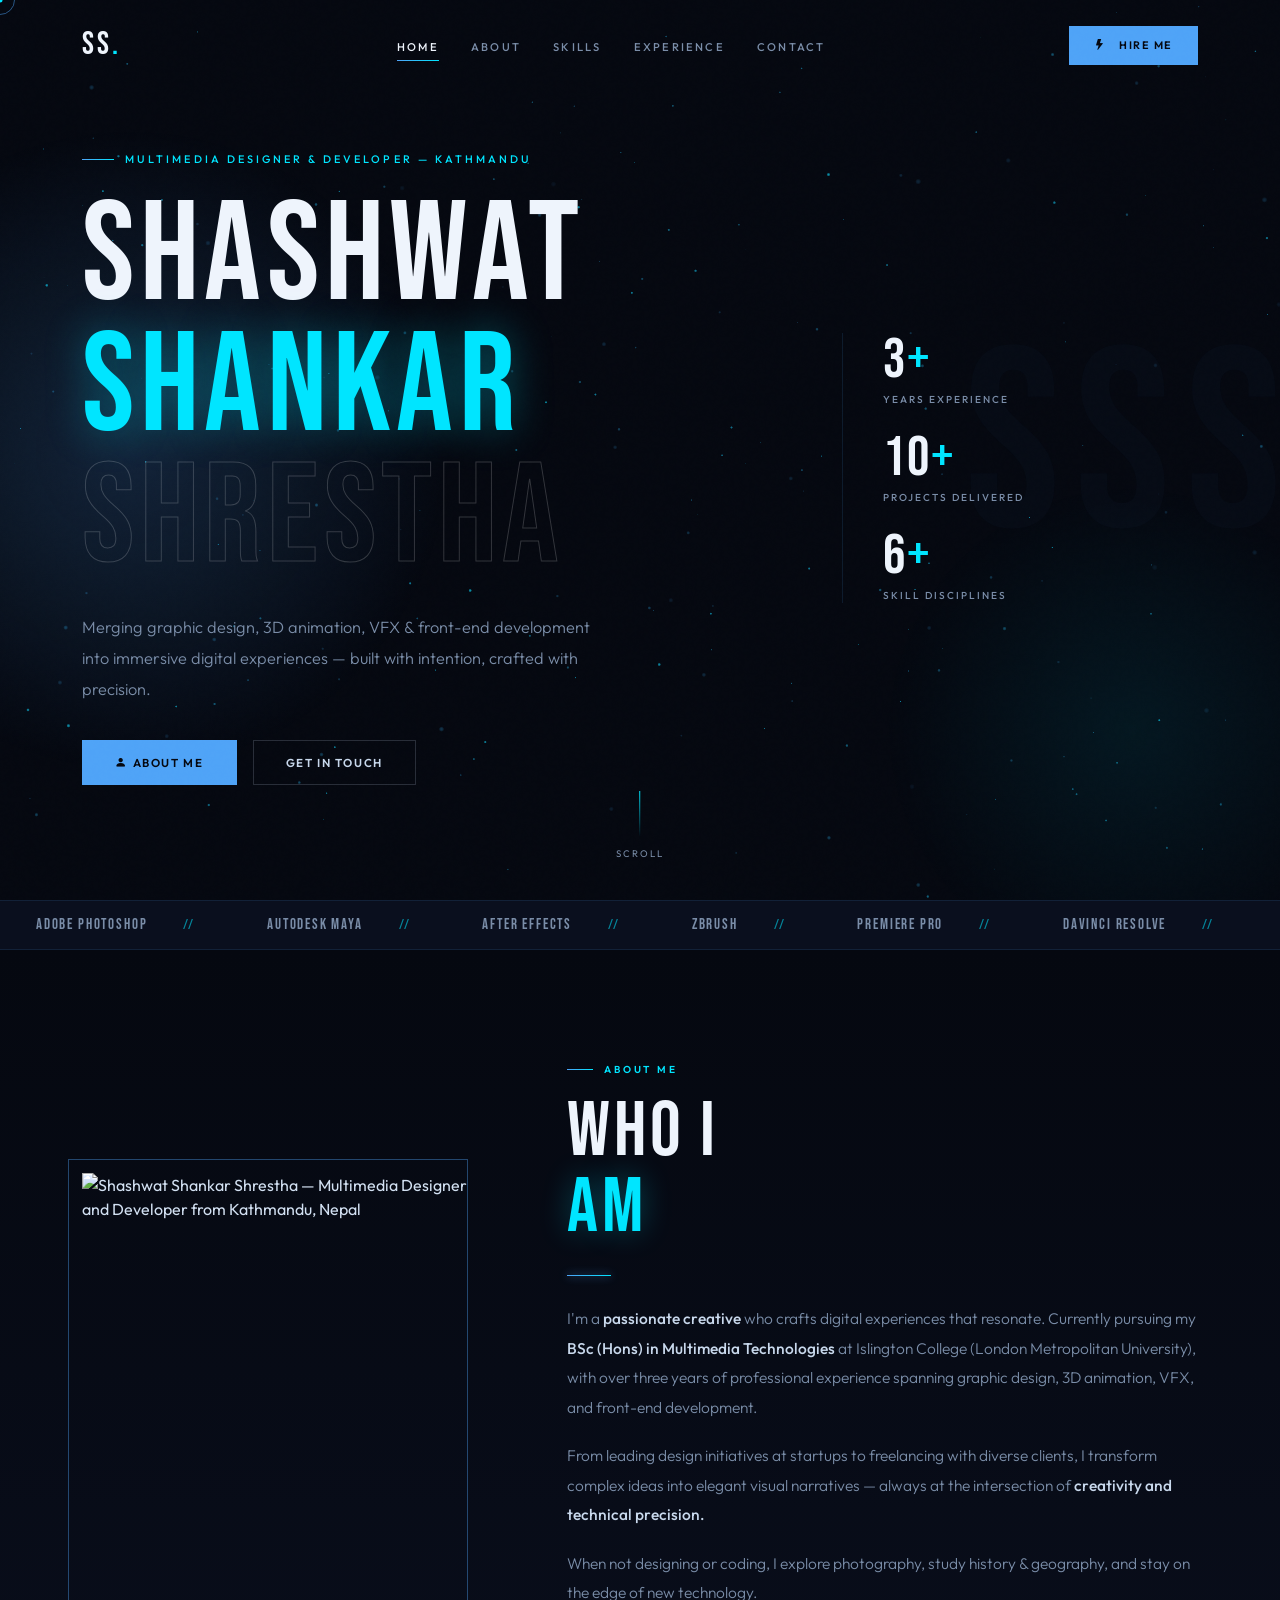
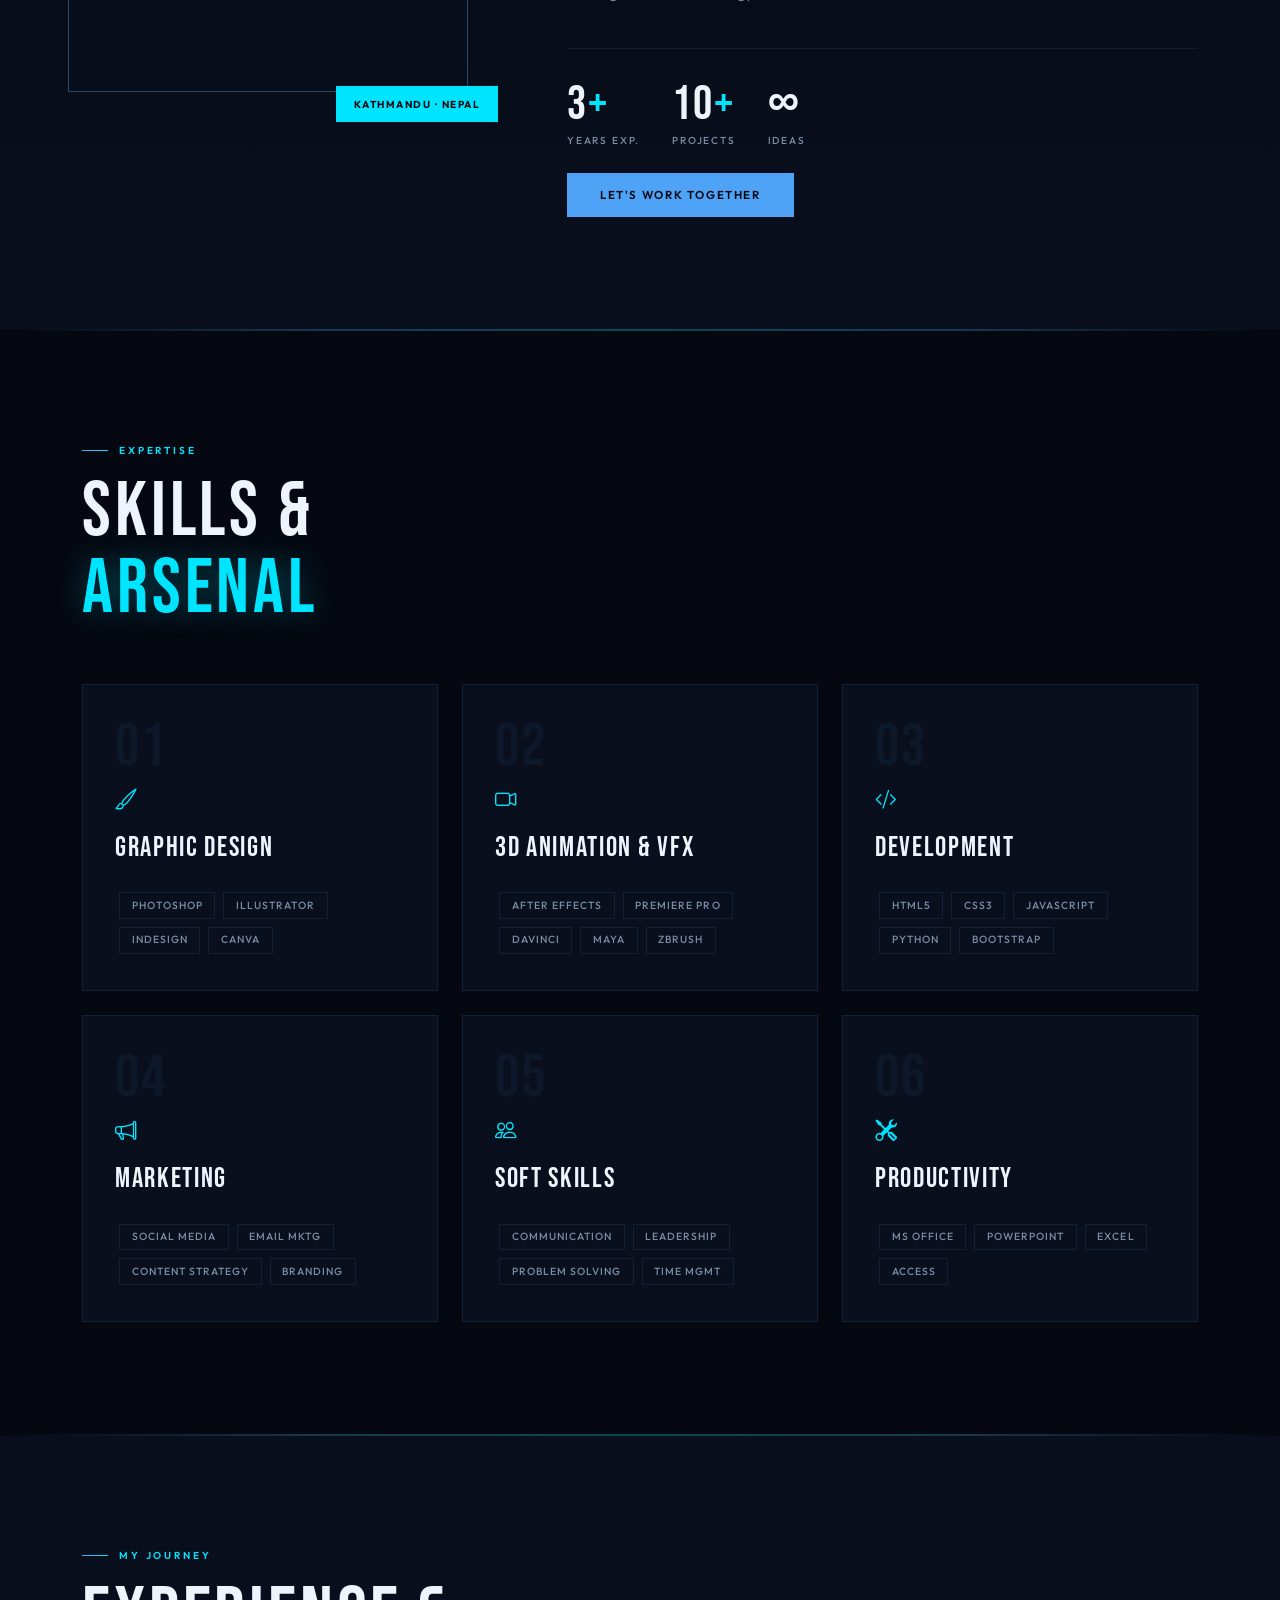
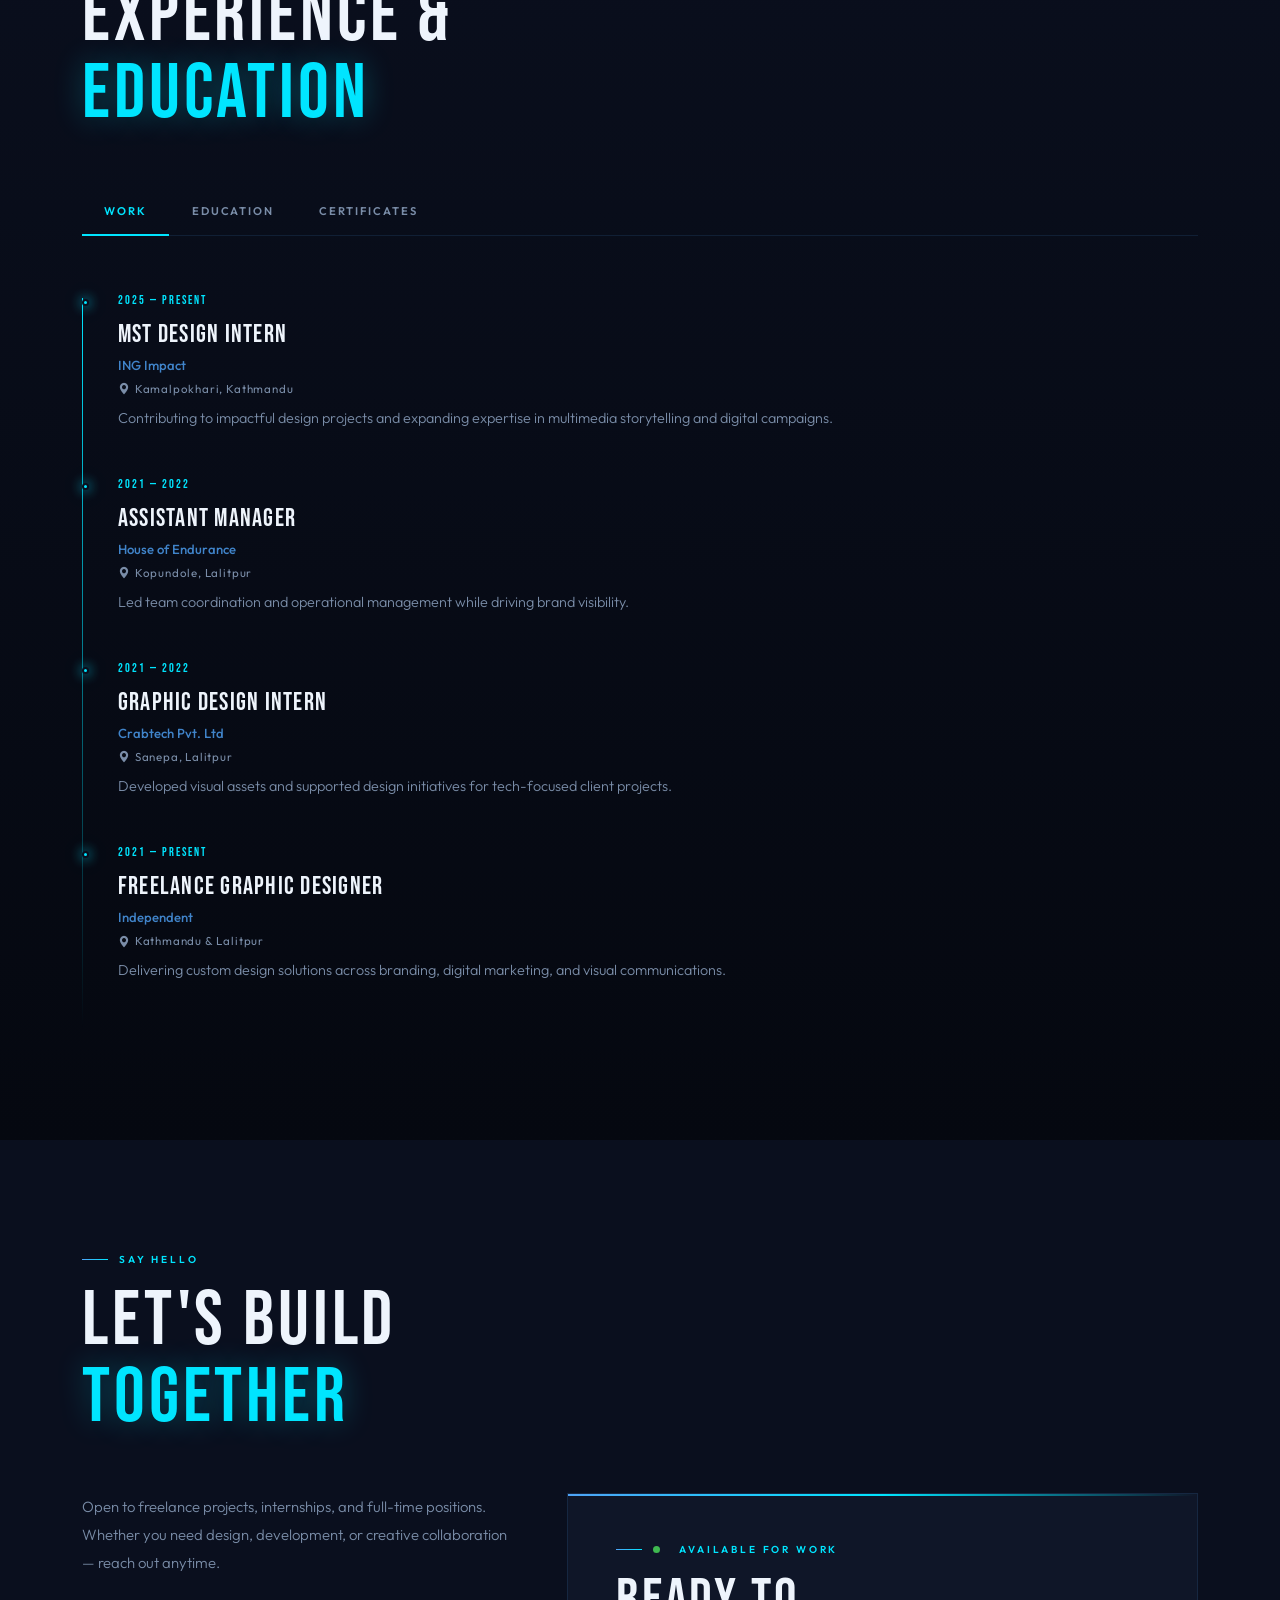
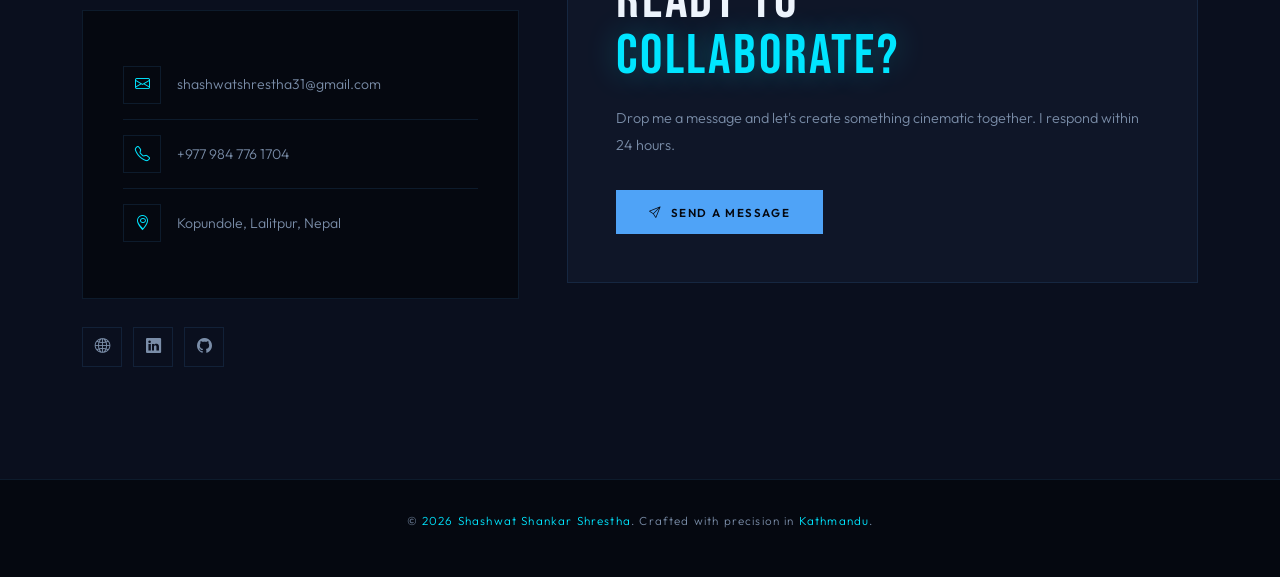
==== index.html @ dbe3159e "Update index.html" ====
<!DOCTYPE html>
<html lang="en">
<head>
<meta charset="UTF-8"/>
<meta name="viewport" content="width=device-width,initial-scale=1.0"/>
<title>Shashwat Shankar Shrestha | Multimedia Designer, Animator & Front-End Developer — Nepal</title>
<meta name="description" content="Shashwat Shankar Shrestha is a Kathmandu-based Multimedia Designer, 3D Animator, VFX Artist & Front-End Developer."/>
<meta name="author" content="Shashwat Shankar Shrestha"/>
<meta name="keywords" content="Shashwat Shankar Shrestha,Shashwat, Shashwat Nepal, Shashwat Designer"/>
<link rel="preconnect" href="https://fonts.googleapis.com"/>
<link rel="preconnect" href="https://fonts.gstatic.com" crossorigin/>
<link href="https://fonts.googleapis.com/css2?family=Bebas+Neue&family=Outfit:wght@200;300;400;500;600;700&display=swap" rel="stylesheet"/>
<link href="https://cdn.jsdelivr.net/npm/bootstrap@5.3.3/dist/css/bootstrap.min.css" rel="stylesheet"/>
<link href="https://cdn.jsdelivr.net/npm/bootstrap-icons@1.11.3/font/bootstrap-icons.min.css" rel="stylesheet"/>

<style>
:root{
  --bg0:#050810;
  --bg1:#0a0f1e;
  --bg2:#0f1628;
  --blue:#4fa3f7;
  --blue2:#7ec8ff;
  --cyan:#00e5ff;
  --purple:#9d7aff;
  --blue-glow:rgba(79,163,247,.15);
  --fog:#7a8da8;
  --ghost:#c8d8ec;
  --white:#eef4fc;
  --border:rgba(79,163,247,.12);
  --border-h:rgba(79,163,247,.4);
  --ff-d:'Bebas Neue',sans-serif;
  --ff-b:'Outfit',sans-serif;
  --expo:cubic-bezier(.19,1,.22,1);
}
*,*::before,*::after{box-sizing:border-box;margin:0;padding:0}
html{scroll-behavior:smooth;overflow-x:hidden}
body{font-family:var(--ff-b);background:var(--bg0);color:var(--ghost);overflow-x:hidden;cursor:none}
@media(max-width:991px){body{cursor:auto}}
::selection{background:var(--blue);color:var(--bg0)}
a{text-decoration:none;color:inherit}

/* ── GRAIN ── */
body::after{content:'';position:fixed;inset:0;background-image:url("data:image/svg+xml,%3Csvg viewBox='0 0 200 200' xmlns='http://www.w3.org/2000/svg'%3E%3Cfilter id='n'%3E%3CfeTurbulence type='fractalNoise' baseFrequency='.85' numOctaves='4' stitchTiles='stitch'/%3E%3C/filter%3E%3Crect width='100%25' height='100%25' filter='url(%23n)' opacity='.04'/%3E%3C/svg%3E");pointer-events:none;z-index:9999;opacity:.5;mix-blend-mode:overlay}

/* ── 3D CANVAS ── */
#bg-canvas{position:fixed;top:0;left:0;width:100%;height:100%;z-index:0;pointer-events:none}

/* ── SCROLL BAR ── */
#spb{position:fixed;top:0;left:0;height:2px;width:0%;background:linear-gradient(90deg,var(--blue),var(--cyan));z-index:9998;transition:width .1s;box-shadow:0 0 12px var(--blue)}

/* ── CURSOR ── */
#cd,#cr{position:fixed;top:0;left:0;border-radius:50%;pointer-events:none;z-index:99999;transform:translate(-50%,-50%)}
#cd{width:5px;height:5px;background:var(--cyan)}
#cr{width:30px;height:30px;border:1px solid rgba(79,163,247,.5);transition:width .3s,height .3s,opacity .3s,border-color .3s}
body.ch #cr{width:50px;height:50px;opacity:.8;border-color:var(--cyan)}
@media(max-width:991px){#cd,#cr{display:none}}

/* ── LOADER ── */
#loader{position:fixed;inset:0;background:var(--bg0);z-index:99997;display:flex;align-items:center;justify-content:center;transition:opacity .8s,visibility .8s}
#loader.hide{opacity:0;visibility:hidden}
.ld-word{font-family:var(--ff-d);font-size:clamp(3.5rem,10vw,7rem);letter-spacing:.1em;color:var(--white);line-height:1;animation:ld-pulse 1.3s ease-in-out infinite alternate}
.ld-word em{color:var(--cyan);font-style:normal}
.ld-bar{width:160px;height:1px;background:var(--bg2);margin:1.5rem auto 0;overflow:hidden}
.ld-fill{height:100%;width:0%;background:linear-gradient(90deg,var(--blue),var(--cyan));animation:ldF 1.3s var(--expo) forwards}
@keyframes ldF{to{width:100%}}
@keyframes ld-pulse{from{text-shadow:0 0 30px rgba(79,163,247,.3)}to{text-shadow:0 0 60px rgba(0,229,255,.6),0 0 100px rgba(79,163,247,.3)}}

/* ── BTT ── */
#btt{position:fixed;bottom:2rem;right:2rem;width:42px;height:42px;background:var(--bg2);border:1px solid var(--border);color:var(--blue);font-size:1rem;display:flex;align-items:center;justify-content:center;cursor:pointer;z-index:999;opacity:0;transform:translateY(14px);transition:opacity .4s,transform .4s,background .3s,box-shadow .3s}
#btt.show{opacity:1;transform:translateY(0)}
#btt:hover{background:var(--blue);color:var(--bg0);box-shadow:0 0 20px var(--blue-glow)}

/* ── NAVBAR ── */
#nav{position:fixed;inset:0 0 auto;z-index:1050;padding:1.6rem 0;transition:padding .45s var(--expo),background .45s,border-color .45s;border-bottom:1px solid transparent}
#nav.scrolled{padding:.85rem 0;background:rgba(5,8,16,.92);backdrop-filter:blur(20px);-webkit-backdrop-filter:blur(20px);border-bottom-color:var(--border)}
.nav-logo{font-family:var(--ff-d);font-size:2rem;letter-spacing:.1em;color:var(--white);line-height:1;transition:text-shadow .3s}
.nav-logo:hover{text-shadow:0 0 20px var(--cyan)}
.nav-logo em{color:var(--cyan);font-style:normal}
.nav-links{display:flex;gap:2rem;list-style:none}
.nl{font-family:var(--ff-b);font-size:.7rem;font-weight:500;letter-spacing:.2em;text-transform:uppercase;color:var(--fog);position:relative;padding:.4rem 0;transition:color .3s;cursor:pointer}
.nl::after{content:'';position:absolute;bottom:0;left:0;width:0;height:1px;background:linear-gradient(90deg,var(--blue),var(--cyan));transition:width .45s var(--expo)}
.nl:hover,.nl.active{color:var(--white)}
.nl:hover::after,.nl.active::after{width:100%}

/* HAMBURGER */
.hbg{background:none;border:none;cursor:pointer;padding:.6rem;display:none;flex-direction:column;gap:5px;position:relative;z-index:1060;-webkit-tap-highlight-color:transparent;touch-action:manipulation}
.hbg span{display:block;width:22px;height:1.5px;background:var(--ghost);transition:all .35s var(--expo);border-radius:1px;pointer-events:none}
.hbg.open span:nth-child(1){transform:translateY(6.5px) rotate(45deg)}
.hbg.open span:nth-child(2){opacity:0;transform:scaleX(0)}
.hbg.open span:nth-child(3){transform:translateY(-6.5px) rotate(-45deg)}

/* MOBILE DRAWER */
.mob-drawer{position:fixed;inset:0;background:rgba(5,8,16,.98);z-index:1055;display:flex;flex-direction:column;align-items:center;justify-content:center;gap:2.25rem;opacity:0;visibility:hidden;transition:opacity .4s,visibility .4s}
.mob-drawer.open{opacity:1;visibility:visible}
.mob-drawer .nl{font-size:1.1rem;letter-spacing:.22em;padding:.6rem 1rem}
.mob-drawer .btn-p{margin-top:.5rem}

/* ── BUTTONS ── */
.btn-p{display:inline-flex;align-items:center;gap:.55rem;padding:.78rem 2rem;font-family:var(--ff-b);font-size:.72rem;font-weight:600;letter-spacing:.14em;text-transform:uppercase;background:var(--blue);color:var(--bg0);border:1px solid var(--blue);position:relative;overflow:hidden;transition:color .4s,box-shadow .3s;cursor:pointer;-webkit-tap-highlight-color:transparent;touch-action:manipulation}
.btn-p::before{content:'';position:absolute;inset:0;background:var(--bg0);transform:scaleX(0);transform-origin:right;transition:transform .5s var(--expo)}
.btn-p:hover{color:var(--blue);box-shadow:0 0 24px rgba(79,163,247,.3)}
.btn-p:hover::before{transform:scaleX(1);transform-origin:left}
.btn-p span{position:relative;z-index:1}
.btn-o{display:inline-flex;align-items:center;gap:.55rem;padding:.78rem 2rem;font-family:var(--ff-b);font-size:.72rem;font-weight:600;letter-spacing:.14em;text-transform:uppercase;background:transparent;color:var(--ghost);border:1px solid rgba(200,216,236,.18);position:relative;overflow:hidden;transition:color .4s,border-color .4s;cursor:pointer;-webkit-tap-highlight-color:transparent}
.btn-o::before{content:'';position:absolute;inset:0;background:var(--blue-glow);transform:scaleX(0);transform-origin:right;transition:transform .5s var(--expo)}
.btn-o:hover{color:var(--white);border-color:var(--border-h)}
.btn-o:hover::before{transform:scaleX(1);transform-origin:left}
.btn-o span{position:relative;z-index:1}
.nav-hire{display:inline-flex;align-items:center;gap:.55rem;padding:.65rem 1.5rem;font-family:var(--ff-b);font-size:.68rem;font-weight:600;letter-spacing:.14em;text-transform:uppercase;background:var(--blue);color:var(--bg0)!important;border:1px solid var(--blue);transition:all .3s;cursor:pointer;white-space:nowrap}
.nav-hire:hover{background:transparent;color:var(--blue)!important;box-shadow:0 0 20px var(--blue-glow)}

/* ── HERO ── */
#hero{min-height:100vh;display:flex;align-items:center;position:relative;overflow:hidden;padding-top:100px;padding-bottom:4rem;z-index:1}
.h-glow-l{position:absolute;left:-220px;top:50%;transform:translateY(-50%);width:700px;height:700px;border-radius:50%;background:radial-gradient(circle,rgba(79,163,247,.18) 0%,transparent 65%);pointer-events:none;animation:gf 10s ease-in-out infinite}
.h-glow-r{position:absolute;right:-100px;bottom:-80px;width:500px;height:500px;border-radius:50%;background:radial-gradient(circle,rgba(0,229,255,.07) 0%,transparent 70%);pointer-events:none;animation:gf 13s ease-in-out infinite reverse}
@keyframes gf{0%,100%{transform:translateY(-50%) scale(1)}50%{transform:translateY(-54%) scale(1.08)}}
.h-bg-txt{position:absolute;right:-1rem;top:50%;transform:translateY(-50%);font-family:var(--ff-d);font-size:clamp(10rem,20vw,20rem);color:rgba(79,163,247,.025);letter-spacing:.06em;line-height:1;pointer-events:none;user-select:none;white-space:nowrap}
.h-eyebrow{font-family:var(--ff-b);font-size:.68rem;font-weight:500;letter-spacing:.28em;text-transform:uppercase;color:var(--cyan);display:flex;align-items:center;gap:.7rem;margin-bottom:1.5rem}
.h-eyebrow::before{content:'';width:32px;height:1px;background:linear-gradient(90deg,var(--blue),var(--cyan))}
.h-title{font-family:var(--ff-d);font-size:clamp(3.5rem,11vw,11.5rem);line-height:.93;letter-spacing:.04em;color:var(--white)}
.h-title .t2{color:var(--cyan);text-shadow:0 0 40px rgba(0,229,255,.35)}
.h-title .t3{-webkit-text-stroke:1px rgba(255,255,255,.18);color:transparent;animation:stroke-glow 4s ease-in-out infinite alternate}
@keyframes stroke-glow{from{-webkit-text-stroke:1px rgba(255,255,255,.18)}to{-webkit-text-stroke:1px rgba(79,163,247,.5)}}
.h-desc{font-size:clamp(.88rem,1.4vw,1.02rem);font-weight:300;color:var(--fog);line-height:1.88;max-width:510px;margin-top:1.75rem}
.cta-row{display:flex;gap:1rem;flex-wrap:wrap;margin-top:2.25rem}
.h-stats{display:flex;flex-direction:column;gap:1.5rem;padding-left:2.5rem;border-left:1px solid var(--border)}
.hs-n{font-family:var(--ff-d);font-size:3.5rem;letter-spacing:.04em;color:var(--white);line-height:1}
.hs-n em{color:var(--cyan);font-style:normal}
.hs-l{font-size:.63rem;font-weight:500;letter-spacing:.2em;text-transform:uppercase;color:var(--fog);margin-top:.2rem}
.sc-cue{position:absolute;bottom:2.5rem;left:50%;transform:translateX(-50%);display:flex;flex-direction:column;align-items:center;gap:.55rem;color:var(--fog);font-size:.6rem;letter-spacing:.2em;text-transform:uppercase;z-index:1}
.sc-line{width:1px;height:46px;background:linear-gradient(180deg,var(--cyan),transparent);animation:sc 2.2s ease-in-out infinite}
@keyframes sc{0%,100%{opacity:.3;transform:scaleY(.7)}50%{opacity:1;transform:scaleY(1)}}

/* ── FLOATING LOGOS ── */
.hero-float-logo{position:absolute;display:flex;flex-direction:column;align-items:center;gap:.4rem;pointer-events:none;user-select:none;will-change:transform;z-index:0}
.hero-float-logo .fl-ico{border-radius:14px;display:flex;align-items:center;justify-content:center;border:1px solid;transition:none}
.hero-float-logo .fl-lbl{font-family:var(--ff-b);font-size:.5rem;font-weight:600;letter-spacing:.12em;text-transform:uppercase;text-align:center;white-space:nowrap}
@keyframes hfloatA{0%{transform:translate(0,0) rotate(0deg)}20%{transform:translate(14px,-20px) rotate(2.5deg)}45%{transform:translate(-10px,-8px) rotate(-1.5deg)}70%{transform:translate(8px,16px) rotate(2deg)}100%{transform:translate(0,0) rotate(0deg)}}
@keyframes hfloatB{0%{transform:translate(0,0) rotate(0deg)}25%{transform:translate(-18px,12px) rotate(-2deg)}55%{transform:translate(12px,-16px) rotate(1.8deg)}80%{transform:translate(-6px,10px) rotate(-1deg)}100%{transform:translate(0,0) rotate(0deg)}}
@keyframes hfloatC{0%{transform:translate(0,0) rotate(0deg)}30%{transform:translate(10px,18px) rotate(3deg)}60%{transform:translate(-14px,-10px) rotate(-2.5deg)}100%{transform:translate(0,0) rotate(0deg)}}
@keyframes hfloatD{0%{transform:translate(0,0) rotate(0deg)}35%{transform:translate(-12px,-14px) rotate(-2deg)}65%{transform:translate(16px,10px) rotate(2.2deg)}100%{transform:translate(0,0) rotate(0deg)}}
@keyframes hfloatE{0%{transform:translate(0,0) rotate(0deg)}28%{transform:translate(8px,-22px) rotate(1.5deg)}58%{transform:translate(-16px,6px) rotate(-2deg)}85%{transform:translate(10px,12px) rotate(1deg)}100%{transform:translate(0,0) rotate(0deg)}}
@media(max-width:767px){.hero-float-logo{display:none}}

/* ── MARQUEE ── */
.mq-wrap{overflow:hidden;border-top:1px solid var(--border);border-bottom:1px solid var(--border);background:var(--bg1);padding:.8rem 0;position:relative;z-index:1}
.mq-track{display:flex;white-space:nowrap;animation:mq 34s linear infinite}
.mq-item{font-family:var(--ff-d);font-size:.95rem;letter-spacing:.12em;color:var(--fog);padding:0 2.25rem;display:inline-flex;align-items:center;gap:2.25rem;flex-shrink:0}
.mq-item::after{content:'//';color:var(--cyan);opacity:.55;font-size:.8rem}
@keyframes mq{from{transform:translateX(0)}to{transform:translateX(-50%)}}

/* ── SECTION COMMONS ── */
section{padding:7rem 0;position:relative;z-index:1}
.s-lbl{font-family:var(--ff-b);font-size:.63rem;font-weight:600;letter-spacing:.28em;text-transform:uppercase;color:var(--cyan);display:flex;align-items:center;gap:.7rem;margin-bottom:1rem}
.s-lbl::before{content:'';width:26px;height:1px;background:linear-gradient(90deg,var(--blue),var(--cyan))}
.s-head{font-family:var(--ff-d);font-size:clamp(2.4rem,6vw,5.8rem);letter-spacing:.05em;color:var(--white);line-height:1}
.s-head em{color:var(--cyan);font-style:normal;text-shadow:0 0 30px rgba(0,229,255,.3)}
.s-rule{width:44px;height:1px;background:linear-gradient(90deg,var(--blue),var(--cyan));margin:1.75rem 0;box-shadow:0 0 8px var(--blue)}

/* ── 3D CARD PERSPECTIVE ── */
.card-3d{transform-style:preserve-3d;transition:transform .6s var(--expo)}

/* ── ABOUT ── */
#about{background:linear-gradient(180deg,var(--bg0) 0%,var(--bg1) 100%)}
.port-wrap{position:relative;max-width:400px}
.port-img{width:100%;aspect-ratio:3/4;object-fit:cover;display:block;filter:grayscale(20%) contrast(1.1);transition:filter .5s,transform .5s;transform-style:preserve-3d}
.port-img:hover{filter:grayscale(0%) contrast(1.05);transform:scale(1.02) rotateY(3deg) rotateX(-2deg)}
.port-frame{position:absolute;inset:-14px 14px 14px -14px;border:1px solid var(--border-h);pointer-events:none;z-index:-1;animation:frame-glow 4s ease-in-out infinite alternate}
@keyframes frame-glow{from{box-shadow:0 0 10px rgba(79,163,247,.1)}to{box-shadow:0 0 30px rgba(0,229,255,.2),inset 0 0 20px rgba(79,163,247,.05)}}
.port-badge{position:absolute;bottom:-1rem;right:-1rem;background:var(--cyan);color:var(--bg0);font-family:var(--ff-b);font-size:.63rem;font-weight:700;letter-spacing:.15em;text-transform:uppercase;padding:.65rem 1.1rem}
.ab-p{font-size:.97rem;font-weight:300;color:var(--fog);line-height:1.9;margin-bottom:1.2rem}
.ab-p strong{color:var(--ghost);font-weight:500}
.fact-row{display:flex;gap:2rem;margin-top:2.5rem;padding-top:2rem;border-top:1px solid var(--border);flex-wrap:wrap}
.fact-n{font-family:var(--ff-d);font-size:3rem;letter-spacing:.04em;color:var(--white);line-height:1}
.fact-n em{color:var(--cyan);font-style:normal}
.fact-l{font-size:.63rem;font-weight:500;letter-spacing:.18em;text-transform:uppercase;color:var(--fog);margin-top:.3rem}

/* ── SKILLS ── */
#skills{background:var(--bg0)}
.sk-card{padding:2rem;background:var(--bg1);border:1px solid var(--border);position:relative;overflow:hidden;transition:transform .5s var(--expo),border-color .4s,box-shadow .4s;transform-style:preserve-3d;cursor:default}
.sk-card::before{content:'';position:absolute;top:0;left:0;right:0;height:2px;background:linear-gradient(90deg,var(--blue),var(--cyan));transform:scaleX(0);transform-origin:left;transition:transform .5s var(--expo)}
.sk-card::after{content:'';position:absolute;inset:0;background:radial-gradient(circle at var(--mx,50%) var(--my,50%),rgba(79,163,247,.06) 0%,transparent 60%);opacity:0;transition:opacity .3s;pointer-events:none}
.sk-card:hover{transform:translateY(-8px) rotateX(2deg) rotateY(-1deg);border-color:var(--border-h);box-shadow:0 20px 60px rgba(0,0,0,.5),0 0 0 1px var(--border-h),0 0 30px rgba(79,163,247,.1)}
.sk-card:hover::before{transform:scaleX(1)}
.sk-card:hover::after{opacity:1}
.sk-num{font-family:var(--ff-d);font-size:3.8rem;letter-spacing:.04em;color:rgba(79,163,247,.06);line-height:1;margin-bottom:.4rem}
.sk-ttl{font-family:var(--ff-d);font-size:1.75rem;letter-spacing:.06em;color:var(--white);margin-bottom:1.2rem}
.sk-ico{color:var(--cyan);font-size:1.35rem;margin-bottom:.7rem}
.tag{display:inline-block;padding:.28rem .72rem;font-size:.65rem;font-weight:500;letter-spacing:.1em;text-transform:uppercase;border:1px solid var(--border);color:var(--fog);margin:.25rem;transition:all .3s}
.tag:hover{border-color:var(--cyan);color:var(--cyan);background:rgba(0,229,255,.05);box-shadow:0 0 10px rgba(0,229,255,.1)}

/* ── EXPERIENCE ── */
#experience{background:linear-gradient(180deg,var(--bg1) 0%,var(--bg0) 100%)}
.exp-tabs{display:flex;border-bottom:1px solid var(--border);margin-bottom:3.5rem;flex-wrap:wrap;gap:0}
.etab{font-family:var(--ff-b);font-size:.7rem;font-weight:600;letter-spacing:.17em;text-transform:uppercase;color:var(--fog);background:none;border:none;padding:.9rem 1.4rem;margin-bottom:-1px;border-bottom:2px solid transparent;cursor:pointer;transition:color .3s,border-color .3s;-webkit-tap-highlight-color:transparent;touch-action:manipulation;white-space:nowrap}
.etab:hover{color:var(--ghost)}
.etab.active{color:var(--cyan);border-bottom-color:var(--cyan)}
.epanel{display:none;animation:fu .5s var(--expo) both}
.epanel.active{display:block}
@keyframes fu{from{opacity:0;transform:translateY(16px)}to{opacity:1;transform:translateY(0)}}
.tl{position:relative;padding-left:2.25rem}
.tl::before{content:'';position:absolute;left:0;top:.4rem;bottom:0;width:1px;background:linear-gradient(180deg,var(--cyan),transparent)}
.tl-item{position:relative;padding-bottom:2.75rem}
.tl-item::before{content:'';position:absolute;left:-2.25rem;top:.42rem;width:7px;height:7px;border-radius:50%;background:var(--cyan);box-shadow:0 0 12px var(--cyan),0 0 24px rgba(0,229,255,.3);border:2px solid var(--bg1)}
.tl-yr{font-family:var(--ff-d);font-size:.78rem;letter-spacing:.16em;color:var(--cyan);margin-bottom:.35rem}
.tl-role{font-family:var(--ff-d);font-size:clamp(1.1rem,2.5vw,1.55rem);letter-spacing:.05em;color:var(--white);margin-bottom:.18rem}
.tl-org{font-size:.82rem;font-weight:500;color:rgba(79,163,247,.8);margin-bottom:.25rem}
.tl-loc{font-size:.72rem;color:var(--fog);letter-spacing:.07em;margin-bottom:.55rem}
.tl-desc{font-size:.9rem;font-weight:300;color:var(--fog);line-height:1.8}

/* ── CONTACT ── */
#contact{background:var(--bg1)}
.ct-box{padding:2.5rem;background:var(--bg0);border:1px solid var(--border);transition:border-color .3s,box-shadow .3s}
.ct-box:hover{border-color:var(--border-h);box-shadow:0 0 30px rgba(79,163,247,.08)}
.ci-row{display:flex;align-items:center;gap:1rem;padding:.95rem 0;border-bottom:1px solid var(--border);transition:padding-left .35s var(--expo)}
.ci-row:last-child{border-bottom:none}
.ci-row:hover{padding-left:.7rem}
.ci-ico{width:38px;height:38px;flex-shrink:0;display:flex;align-items:center;justify-content:center;border:1px solid var(--border);color:var(--cyan);font-size:.95rem;transition:all .3s}
.ci-ico:hover{border-color:var(--cyan);box-shadow:0 0 15px rgba(0,229,255,.2)}
.ci-txt{font-size:.88rem;font-weight:300;color:var(--fog)}
.ci-txt a{color:inherit;transition:color .3s}
.ci-txt a:hover{color:var(--cyan)}
.soc-row{display:flex;gap:.7rem;margin-top:1.75rem;flex-wrap:wrap}
.soc-btn{width:40px;height:40px;display:flex;align-items:center;justify-content:center;border:1px solid var(--border);color:var(--fog);font-size:.95rem;transition:all .35s}
.soc-btn:hover{border-color:var(--cyan);color:var(--cyan);background:rgba(0,229,255,.05);transform:translateY(-3px);box-shadow:0 8px 20px rgba(0,229,255,.15)}
.cta-box{padding:3rem;background:var(--bg2);border:1px solid var(--border);position:relative;overflow:hidden}
.cta-box::before{content:'';position:absolute;top:0;left:0;width:100%;height:2px;background:linear-gradient(90deg,var(--blue),var(--cyan),transparent)}
.avail-dot{display:inline-block;width:7px;height:7px;border-radius:50%;background:#3fb950;margin-right:.5rem;animation:dp 2s ease-in-out infinite}
@keyframes dp{0%,100%{opacity:1;box-shadow:0 0 0 0 rgba(63,185,80,.4)}50%{opacity:.8;box-shadow:0 0 0 6px rgba(63,185,80,0)}}

/* ── FOOTER ── */
footer{padding:2rem 0;border-top:1px solid var(--border);background:var(--bg0);text-align:center;position:relative;z-index:1}
footer p{font-size:.73rem;font-weight:300;color:var(--fog);letter-spacing:.1em}
footer span{color:var(--cyan)}

/* ── RESPONSIVE ── */
@media(max-width:991px){
  .hbg{display:flex}
  .nav-links-d,.nav-cta-d{display:none!important}
  .h-stats{padding-left:0;border-left:none;flex-direction:row;flex-wrap:wrap;gap:1.5rem;margin-top:2.5rem}
  section{padding:5rem 0}
}
@media(max-width:767px){
  .fact-row{flex-wrap:wrap;gap:1.5rem}
  .cta-row{flex-direction:column;align-items:flex-start}
  .btn-p,.btn-o{justify-content:center;width:100%;max-width:280px}
  .exp-tabs{border-bottom:none;gap:.5rem}
  .etab{border:1px solid var(--border);border-radius:0;padding:.7rem 1rem;border-bottom:2px solid transparent}
  .etab.active{border-color:var(--cyan)}
  section{padding:4rem 0}
  .ct-box{padding:1.5rem}
  .cta-box{padding:2rem 1.5rem}
  #hero{padding-top:90px}
  .port-wrap{max-width:280px;margin:0 auto}
}
@media(max-width:480px){
  .h-eyebrow{font-size:.6rem}
  .exp-tabs{display:grid;grid-template-columns:1fr 1fr 1fr}
  .etab{text-align:center;font-size:.62rem;letter-spacing:.1em;padding:.65rem .5rem}
}

/* ── 3D SECTIONS DIVIDER ── */
.section-divider{position:relative;height:2px;background:linear-gradient(90deg,transparent,var(--blue),var(--cyan),var(--blue),transparent);opacity:.3}
</style>
</head>
<body>
  <h1 style="position:absolute;left:-9999px;">
Shashwat Shankar Shrestha – Multimedia Designer from Kathmandu Nepal
</h1>
  

<!-- 3D BACKGROUND CANVAS -->
<canvas id="bg-canvas"></canvas>

<div id="loader"><div style="text-align:center"><div class="ld-word">SS<em>.</em></div><div class="ld-bar"><div class="ld-fill"></div></div></div></div>
<div id="cd"></div><div id="cr"></div>
<div id="spb"></div>
<button id="btt" aria-label="Back to top"><i class="bi bi-arrow-up"></i></button>

<!-- NAVBAR -->
<nav id="nav" aria-label="Main navigation">
  <div class="container">
    <div class="d-flex align-items-center justify-content-between">
      <a href="#hero" class="nav-logo">SS<em>.</em></a>
      <ul class="nav-links nav-links-d mb-0">
        <li><a href="#hero"       class="nl">Home</a></li>
        <li><a href="#about"      class="nl">About</a></li>
        <li><a href="#skills"     class="nl">Skills</a></li>
        <li><a href="#experience" class="nl">Experience</a></li>
        <li><a href="#contact"    class="nl">Contact</a></li>
      </ul>
      <a href="mailto:shashwatshrestha31@gmail.com" class="nav-hire nav-cta-d d-none d-lg-inline-flex"><i class="bi bi-lightning-fill me-1"></i>Hire Me</a>
      <button class="hbg d-lg-none" id="hbgBtn" aria-label="Open menu" aria-expanded="false" type="button">
        <span></span><span></span><span></span>
      </button>
    </div>
  </div>
</nav>

<!-- MOBILE DRAWER -->
<div class="mob-drawer" id="mobDrawer" role="dialog" aria-modal="true" aria-label="Navigation">
  <a href="#hero"       class="nl" data-mob>Home</a>
  <a href="#about"      class="nl" data-mob>About</a>
  <a href="#skills"     class="nl" data-mob>Skills</a>
  <a href="#experience" class="nl" data-mob>Experience</a>
  <a href="#contact"    class="nl" data-mob>Contact</a>
  <a href="mailto:shashwatshrestha31@gmail.com" class="btn-p mt-3" data-mob><span><i class="bi bi-lightning-fill me-1"></i>Hire Me</span></a>
</div>

<!-- HERO -->
<section id="hero" aria-labelledby="hero-h1">
  <div class="h-glow-l" aria-hidden="true"></div>
  <div class="h-glow-r" aria-hidden="true"></div>
  <div class="h-bg-txt" aria-hidden="true">SSS</div>
  <div id="heroLogos" aria-hidden="true"></div>
  <div class="container position-relative" style="z-index:1">
    <div class="row align-items-center gy-5">
      <div class="col-lg-8">
        <div class="h-eyebrow" id="eyebrow-anim">Multimedia Designer &amp; Developer — Kathmandu</div>
        <h1 class="h-title" id="hero-h1" style="opacity:0;transform:translateY(30px);transition:opacity .9s .2s var(--expo),transform .9s .2s var(--expo)">
          <div>Shashwat</div>
          <div class="t2">Shankar</div>
          <div class="t3">Shrestha</div>
        </h1>
        <p class="h-desc" style="opacity:0;transform:translateY(20px);transition:opacity .8s .4s var(--expo),transform .8s .4s var(--expo)">Merging graphic design, 3D animation, VFX &amp; front-end development into immersive digital experiences — built with intention, crafted with precision.</p>
        <div class="cta-row" style="opacity:0;transform:translateY(16px);transition:opacity .7s .6s var(--expo),transform .7s .6s var(--expo)">
          <a href="#about" class="btn-p"><span><i class="bi bi-person-fill me-1"></i>About Me</span></a>
          <a href="#contact" class="btn-o"><span>Get In Touch</span></a>
        </div>
      </div>
      <div class="col-lg-4 d-none d-lg-block">
        <div class="h-stats" style="opacity:0;transform:translateX(20px);transition:opacity .9s .3s var(--expo),transform .9s .3s var(--expo)">
          <div><div class="hs-n">3<em>+</em></div><div class="hs-l">Years Experience</div></div>
          <div><div class="hs-n">10<em>+</em></div><div class="hs-l">Projects Delivered</div></div>
          <div><div class="hs-n">6<em>+</em></div><div class="hs-l">Skill Disciplines</div></div>
        </div>
      </div>
    </div>
  </div>
  <div class="sc-cue" aria-hidden="true"><div class="sc-line"></div><span>Scroll</span></div>
</section>

<!-- MARQUEE -->
<div class="mq-wrap" aria-hidden="true">
  <div class="mq-track">
    <span class="mq-item">Adobe Photoshop</span><span class="mq-item">Autodesk Maya</span><span class="mq-item">After Effects</span><span class="mq-item">ZBrush</span><span class="mq-item">Premiere Pro</span><span class="mq-item">DaVinci Resolve</span><span class="mq-item">Adobe Illustrator</span><span class="mq-item">HTML &amp; CSS</span><span class="mq-item">JavaScript</span><span class="mq-item">Brand Identity</span><span class="mq-item">Motion Graphics</span>
    <span class="mq-item">Adobe Photoshop</span><span class="mq-item">Autodesk Maya</span><span class="mq-item">After Effects</span><span class="mq-item">ZBrush</span><span class="mq-item">Premiere Pro</span><span class="mq-item">DaVinci Resolve</span><span class="mq-item">Adobe Illustrator</span><span class="mq-item">HTML &amp; CSS</span><span class="mq-item">JavaScript</span><span class="mq-item">Brand Identity</span><span class="mq-item">Motion Graphics</span>
  </div>
</div>

<!-- ABOUT -->
<section id="about" aria-labelledby="about-h2">
  <div class="container">
    <div class="row align-items-center gy-5 gx-lg-5">
      <div class="col-lg-5 reveal">
        <div class="port-wrap">
          <img src="images/me.jpg" alt="Shashwat Shankar Shrestha — Multimedia Designer and Developer from Kathmandu, Nepal" class="port-img" loading="lazy" width="400" height="533"/>
          <div class="port-frame" aria-hidden="true"></div>
          <div class="port-badge">Kathmandu · Nepal</div>
        </div>
      </div>
      <div class="col-lg-7 reveal" style="transition-delay:.15s">
        <div class="s-lbl">About Me</div>
        <h2 class="s-head" id="about-h2">Who I<br><em>Am</em></h2>
        <div class="s-rule"></div>
        <p class="ab-p">I'm a <strong>passionate creative</strong> who crafts digital experiences that resonate. Currently pursuing my <strong>BSc (Hons) in Multimedia Technologies</strong> at Islington College (London Metropolitan University), with over three years of professional experience spanning graphic design, 3D animation, VFX, and front-end development.</p>
        <p class="ab-p">From leading design initiatives at startups to freelancing with diverse clients, I transform complex ideas into elegant visual narratives — always at the intersection of <strong>creativity and technical precision.</strong></p>
        <p class="ab-p">When not designing or coding, I explore photography, study history &amp; geography, and stay on the edge of new technology.</p>
        <div class="fact-row">
          <div class="reveal"><div class="fact-n">3<em>+</em></div><div class="fact-l">Years Exp.</div></div>
          <div class="reveal" style="transition-delay:.1s"><div class="fact-n">10<em>+</em></div><div class="fact-l">Projects</div></div>
          <div class="reveal" style="transition-delay:.2s"><div class="fact-n">∞</div><div class="fact-l">Ideas</div></div>
        </div>
        <div class="mt-4 reveal" style="transition-delay:.3s"><a href="mailto:shashwatshrestha31@gmail.com" class="btn-p"><span>Let's Work Together</span></a></div>
      </div>
    </div>
  </div>
</section>

<div class="section-divider"></div>

<!-- SKILLS -->
<section id="skills" aria-labelledby="skills-h2">
  <div class="container">
    <div class="row mb-5"><div class="col-lg-6 reveal"><div class="s-lbl">Expertise</div><h2 class="s-head" id="skills-h2">Skills &amp;<br><em>Arsenal</em></h2></div></div>
    <div class="row g-4">
      <div class="col-sm-6 col-lg-4 reveal"><article class="sk-card h-100"><div class="sk-num">01</div><div class="sk-ico"><i class="bi bi-brush" aria-hidden="true"></i></div><div class="sk-ttl">Graphic Design</div><div><span class="tag">Photoshop</span><span class="tag">Illustrator</span><span class="tag">InDesign</span><span class="tag">Canva</span></div></article></div>
      <div class="col-sm-6 col-lg-4 reveal" style="transition-delay:.07s"><article class="sk-card h-100"><div class="sk-num">02</div><div class="sk-ico"><i class="bi bi-camera-video" aria-hidden="true"></i></div><div class="sk-ttl">3D Animation &amp; VFX</div><div><span class="tag">After Effects</span><span class="tag">Premiere Pro</span><span class="tag">DaVinci</span><span class="tag">Maya</span><span class="tag">ZBrush</span></div></article></div>
      <div class="col-sm-6 col-lg-4 reveal" style="transition-delay:.14s"><article class="sk-card h-100"><div class="sk-num">03</div><div class="sk-ico"><i class="bi bi-code-slash" aria-hidden="true"></i></div><div class="sk-ttl">Development</div><div><span class="tag">HTML5</span><span class="tag">CSS3</span><span class="tag">JavaScript</span><span class="tag">Python</span><span class="tag">Bootstrap</span></div></article></div>
      <div class="col-sm-6 col-lg-4 reveal" style="transition-delay:.0s"><article class="sk-card h-100"><div class="sk-num">04</div><div class="sk-ico"><i class="bi bi-megaphone" aria-hidden="true"></i></div><div class="sk-ttl">Marketing</div><div><span class="tag">Social Media</span><span class="tag">Email Mktg</span><span class="tag">Content Strategy</span><span class="tag">Branding</span></div></article></div>
      <div class="col-sm-6 col-lg-4 reveal" style="transition-delay:.07s"><article class="sk-card h-100"><div class="sk-num">05</div><div class="sk-ico"><i class="bi bi-people" aria-hidden="true"></i></div><div class="sk-ttl">Soft Skills</div><div><span class="tag">Communication</span><span class="tag">Leadership</span><span class="tag">Problem Solving</span><span class="tag">Time Mgmt</span></div></article></div>
      <div class="col-sm-6 col-lg-4 reveal" style="transition-delay:.14s"><article class="sk-card h-100"><div class="sk-num">06</div><div class="sk-ico"><i class="bi bi-tools" aria-hidden="true"></i></div><div class="sk-ttl">Productivity</div><div><span class="tag">MS Office</span><span class="tag">PowerPoint</span><span class="tag">Excel</span><span class="tag">Access</span></div></article></div>
    </div>
  </div>
</section>

<div class="section-divider"></div>

<!-- EXPERIENCE -->
<section id="experience" aria-labelledby="exp-h2">
  <div class="container">
    <div class="row mb-5"><div class="col reveal"><div class="s-lbl">My Journey</div><h2 class="s-head" id="exp-h2">Experience &amp;<br><em>Education</em></h2></div></div>
    <div class="exp-tabs reveal" role="tablist">
      <button class="etab active" data-panel="pw" role="tab" aria-selected="true"  aria-controls="pw" type="button">Work</button>
      <button class="etab"        data-panel="pe" role="tab" aria-selected="false" aria-controls="pe" type="button">Education</button>
      <button class="etab"        data-panel="pc" role="tab" aria-selected="false" aria-controls="pc" type="button">Certificates</button>
    </div>
    <div id="pw" class="epanel active" role="tabpanel">
      <div class="tl">
        <div class="tl-item reveal"><div class="tl-yr">2025 — Present</div><div class="tl-role">MST Design Intern</div><div class="tl-org">ING Impact</div><div class="tl-loc"><i class="bi bi-geo-alt-fill me-1"></i>Kamalpokhari, Kathmandu</div><div class="tl-desc">Contributing to impactful design projects and expanding expertise in multimedia storytelling and digital campaigns.</div></div>
        <div class="tl-item reveal" style="transition-delay:.08s"><div class="tl-yr">2021 — 2022</div><div class="tl-role">Assistant Manager</div><div class="tl-org">House of Endurance</div><div class="tl-loc"><i class="bi bi-geo-alt-fill me-1"></i>Kopundole, Lalitpur</div><div class="tl-desc">Led team coordination and operational management while driving brand visibility.</div></div>
        <div class="tl-item reveal" style="transition-delay:.16s"><div class="tl-yr">2021 — 2022</div><div class="tl-role">Graphic Design Intern</div><div class="tl-org">Crabtech Pvt. Ltd</div><div class="tl-loc"><i class="bi bi-geo-alt-fill me-1"></i>Sanepa, Lalitpur</div><div class="tl-desc">Developed visual assets and supported design initiatives for tech-focused client projects.</div></div>
        <div class="tl-item reveal" style="transition-delay:.24s"><div class="tl-yr">2021 — Present</div><div class="tl-role">Freelance Graphic Designer</div><div class="tl-org">Independent</div><div class="tl-loc"><i class="bi bi-geo-alt-fill me-1"></i>Kathmandu &amp; Lalitpur</div><div class="tl-desc">Delivering custom design solutions across branding, digital marketing, and visual communications.</div></div>
      </div>
    </div>
    <div id="pe" class="epanel" role="tabpanel">
      <div class="tl">
        <div class="tl-item reveal"><div class="tl-yr">2024 — Present</div><div class="tl-role">BSc (Hons) Multimedia Technologies</div><div class="tl-org">Islington College · London Metropolitan University</div><div class="tl-loc"><i class="bi bi-geo-alt-fill me-1"></i>Kathmandu, Nepal</div><div class="tl-desc">Advancing knowledge in interactive media, game development, and digital storytelling.</div></div>
        <div class="tl-item reveal" style="transition-delay:.06s"><div class="tl-yr">2022 — 2024</div><div class="tl-role">National Institute of Open Schooling</div><div class="tl-org">NIOS</div><div class="tl-loc"><i class="bi bi-geo-alt-fill me-1"></i>Rajasthan, India</div></div>
        <div class="tl-item reveal" style="transition-delay:.12s"><div class="tl-yr">2019 — 2021</div><div class="tl-role">GCE A-Levels</div><div class="tl-org">Little Angels College · Cambridge University</div><div class="tl-loc"><i class="bi bi-geo-alt-fill me-1"></i>Kathmandu, Nepal</div></div>
        <div class="tl-item reveal" style="transition-delay:.18s"><div class="tl-yr">2011 — 2019</div><div class="tl-role">CBSE Secondary Education</div><div class="tl-org">DAV Sushil Kedia Vishwa Bharati</div><div class="tl-loc"><i class="bi bi-geo-alt-fill me-1"></i>Kathmandu, Nepal</div></div>
      </div>
    </div>
    <div id="pc" class="epanel" role="tabpanel">
      <div class="tl">
        <div class="tl-item reveal"><div class="tl-yr">2025</div><div class="tl-role">Club Officer's Workshop</div><div class="tl-org">Lions Club International</div><div class="tl-loc"><i class="bi bi-geo-alt-fill me-1"></i>Kathmandu, Nepal</div></div>
        <div class="tl-item reveal" style="transition-delay:.06s"><div class="tl-yr">2021</div><div class="tl-role">Graphic Design &amp; Motion Graphics</div><div class="tl-org">Neosphere Pvt. Ltd.</div><div class="tl-loc"><i class="bi bi-geo-alt-fill me-1"></i>New Baneshwor, Kathmandu</div></div>
        <div class="tl-item reveal" style="transition-delay:.12s"><div class="tl-yr">2021</div><div class="tl-role">Barista Training</div><div class="tl-org">Espresso Organic Coffee</div><div class="tl-loc"><i class="bi bi-geo-alt-fill me-1"></i>Thapagaun, Kathmandu</div></div>
        <div class="tl-item reveal" style="transition-delay:.18s"><div class="tl-yr">2019</div><div class="tl-role">1st Dan Black Belt Certificate</div><div class="tl-org">Kukkiwon — World Taekwondo Federation</div><div class="tl-loc"><i class="bi bi-geo-alt-fill me-1"></i>Seoul, Korea</div></div>
        <div class="tl-item reveal" style="transition-delay:.24s"><div class="tl-yr">2019</div><div class="tl-role">Diploma in Animation</div><div class="tl-org">Maya Animation Academy</div><div class="tl-loc"><i class="bi bi-geo-alt-fill me-1"></i>Jamal, Kathmandu</div></div>
      </div>
    </div>
  </div>
</section>

<!-- CONTACT -->
<section id="contact" aria-labelledby="cont-h2">
  <div class="container">
    <div class="row mb-5"><div class="col reveal"><div class="s-lbl">Say Hello</div><h2 class="s-head" id="cont-h2">Let's Build<br><em>Together</em></h2></div></div>
    <div class="row g-5 align-items-start">
      <div class="col-lg-5 reveal">
        <p style="font-size:.93rem;font-weight:300;color:var(--fog);line-height:1.9;margin-bottom:2rem;">Open to freelance projects, internships, and full-time positions. Whether you need design, development, or creative collaboration — reach out anytime.</p>
        <div class="ct-box">
          <div class="ci-row"><div class="ci-ico"><i class="bi bi-envelope" aria-hidden="true"></i></div><div class="ci-txt"><a href="mailto:shashwatshrestha31@gmail.com">shashwatshrestha31@gmail.com</a></div></div>
          <div class="ci-row"><div class="ci-ico"><i class="bi bi-telephone" aria-hidden="true"></i></div><div class="ci-txt"><a href="tel:+9779847761704">+977 984 776 1704</a></div></div>
          <div class="ci-row"><div class="ci-ico"><i class="bi bi-geo-alt" aria-hidden="true"></i></div><div class="ci-txt">Kopundole, Lalitpur, Nepal</div></div>
        </div>
        <div class="soc-row">
          <a href="https://shashwatshankarshrestha.com.np" target="_blank" rel="noopener noreferrer" class="soc-btn" aria-label="Website"><i class="bi bi-globe2"></i></a>
          <a href="https://www.linkedin.com/in/shashwat-shankar-shrestha" target="_blank" rel="noopener noreferrer" class="soc-btn" aria-label="LinkedIn"><i class="bi bi-linkedin"></i></a>
          <a href="https://github.com/Phoenix17190" target="_blank" rel="noopener noreferrer" class="soc-btn" aria-label="GitHub"><i class="bi bi-github"></i></a>
        </div>
      </div>
      <div class="col-lg-7 reveal" style="transition-delay:.12s">
        <div class="cta-box">
          <div class="s-lbl mb-3"><span class="avail-dot" aria-hidden="true"></span>Available for work</div>
          <h3 class="s-head" style="font-size:clamp(2rem,5vw,3.5rem);margin-bottom:1.25rem;">Ready to<br><em>Collaborate?</em></h3>
          <p style="font-size:.9rem;font-weight:300;color:var(--fog);line-height:1.85;margin-bottom:2rem;">Drop me a message and let's create something cinematic together. I respond within 24 hours.</p>
          <a href="mailto:shashwatshrestha31@gmail.com?subject=Let's%20Work%20Together&body=Hi%20Shashwat%2C%0A%0AI'd%20like%20to%20discuss%20a%20project%20with%20you." class="btn-p"><span><i class="bi bi-send me-2"></i>Send a Message</span></a>
        </div>
      </div>
    </div>
  </div>
</section>

<footer>
  <div class="container">
    <p>&copy; <span id="yr"></span> <span>Shashwat Shankar Shrestha</span>. Crafted with precision in <span>Kathmandu</span>.</p>
  </div>
</footer>

<script type="application/ld+json">
{
  "@context": "https://schema.org",
"@type": "FAQPage",
"mainEntity": [
{
"@type": "Question",
"name": "Who is Shashwat Shankar Shrestha?",
"acceptedAnswer": {
"@type": "Answer",
"text": "Shashwat Shankar Shrestha is a multimedia designer, 3D animator, and front-end developer based in Kathmandu, Nepal."
}
},
{
"@type": "Question",
"name": "What does Shashwat Shankar Shrestha do?",
"acceptedAnswer": {
"@type": "Answer",
"text": "He specializes in graphic design, VFX, motion graphics, and web development using tools like Adobe Creative Suite and Autodesk Maya."
}
}
]
}
</script>
<script type="application/ld+json">
{
"@context": "https://schema.org",
"@type": "BreadcrumbList",
"itemListElement": [{
"@type": "ListItem",
"position": 1,
"name": "Home",
"item": "https://shashwatshankarshrestha.com.np/"
}]
}
</script>

<script src="https://cdn.jsdelivr.net/npm/bootstrap@5.3.3/dist/js/bootstrap.bundle.min.js"></script>
<script>
/* ── 3D BACKGROUND (WebGL particle field + floating geometry) ── */
(function(){
  const canvas = document.getElementById('bg-canvas');
  const gl = canvas.getContext('webgl') || canvas.getContext('experimental-webgl');
  if(!gl){ canvas.style.display='none'; return; }

  function resize(){
    canvas.width = window.innerWidth;
    canvas.height = window.innerHeight;
    gl.viewport(0,0,canvas.width,canvas.height);
  }
  resize();
  window.addEventListener('resize', resize);

  /* Vertex shader */
  const vsrc = `
    attribute vec3 aPos;
    attribute float aSize;
    attribute float aAlpha;
    uniform mat4 uMVP;
    uniform float uTime;
    varying float vAlpha;
    void main(){
      vec3 p = aPos;
      p.y += sin(uTime*0.4 + aPos.x*1.2)*0.08;
      p.x += cos(uTime*0.3 + aPos.z*1.1)*0.06;
      gl_Position = uMVP * vec4(p, 1.0);
      gl_PointSize = aSize * (1.0 + 0.3*sin(uTime + aAlpha*6.28));
      vAlpha = aAlpha;
    }
  `;
  /* Fragment shader */
  const fsrc = `
    precision mediump float;
    varying float vAlpha;
    uniform vec3 uColor1;
    uniform vec3 uColor2;
    void main(){
      float d = length(gl_PointCoord - 0.5)*2.0;
      if(d>1.0) discard;
      float a = (1.0-d*d)*vAlpha;
      vec3 col = mix(uColor1, uColor2, vAlpha);
      gl_FragColor = vec4(col, a*0.7);
    }
  `;

  function compile(type, src){
    const sh = gl.createShader(type);
    gl.shaderSource(sh, src);
    gl.compileShader(sh);
    return sh;
  }
  const prog = gl.createProgram();
  gl.attachShader(prog, compile(gl.VERTEX_SHADER, vsrc));
  gl.attachShader(prog, compile(gl.FRAGMENT_SHADER, fsrc));
  gl.linkProgram(prog);
  gl.useProgram(prog);

  /* Generate particles */
  const N = 350;
  const pos = new Float32Array(N*3);
  const sizes = new Float32Array(N);
  const alphas = new Float32Array(N);
  for(let i=0;i<N;i++){
    pos[i*3]   = (Math.random()-0.5)*6;
    pos[i*3+1] = (Math.random()-0.5)*4;
    pos[i*3+2] = (Math.random()-0.5)*4 - 1;
    sizes[i] = 1 + Math.random()*3.5;
    alphas[i] = 0.1 + Math.random()*0.8;
  }

  const bufPos = gl.createBuffer();
  gl.bindBuffer(gl.ARRAY_BUFFER, bufPos);
  gl.bufferData(gl.ARRAY_BUFFER, pos, gl.STATIC_DRAW);
  const aPos = gl.getAttribLocation(prog,'aPos');
  gl.vertexAttribPointer(aPos,3,gl.FLOAT,false,0,0);
  gl.enableVertexAttribArray(aPos);

  const bufSz = gl.createBuffer();
  gl.bindBuffer(gl.ARRAY_BUFFER, bufSz);
  gl.bufferData(gl.ARRAY_BUFFER, sizes, gl.STATIC_DRAW);
  const aSz = gl.getAttribLocation(prog,'aSize');
  gl.vertexAttribPointer(aSz,1,gl.FLOAT,false,0,0);
  gl.enableVertexAttribArray(aSz);

  const bufAl = gl.createBuffer();
  gl.bindBuffer(gl.ARRAY_BUFFER, bufAl);
  gl.bufferData(gl.ARRAY_BUFFER, alphas, gl.STATIC_DRAW);
  const aAl = gl.getAttribLocation(prog,'aAlpha');
  gl.vertexAttribPointer(aAl,1,gl.FLOAT,false,0,0);
  gl.enableVertexAttribArray(aAl);

  const uMVP = gl.getUniformLocation(prog,'uMVP');
  const uTime = gl.getUniformLocation(prog,'uTime');
  const uColor1 = gl.getUniformLocation(prog,'uColor1');
  const uColor2 = gl.getUniformLocation(prog,'uColor2');

  gl.uniform3f(uColor1, 0.31, 0.64, 0.97);  /* blue */
  gl.uniform3f(uColor2, 0.0, 0.9, 1.0);      /* cyan */

  gl.enable(gl.BLEND);
  gl.blendFunc(gl.SRC_ALPHA, gl.ONE);

  /* Perspective matrix */
  function perspective(fov, aspect, near, far){
    const f = 1/Math.tan(fov/2), nf=1/(near-far);
    return new Float32Array([
      f/aspect,0,0,0, 0,f,0,0,
      0,0,(far+near)*nf,-1, 0,0,2*far*near*nf,0
    ]);
  }
  function translate(m, x, y, z){
    const r=new Float32Array(m);
    r[12]=m[0]*x+m[4]*y+m[8]*z+m[12];
    r[13]=m[1]*x+m[5]*y+m[9]*z+m[13];
    r[14]=m[2]*x+m[6]*y+m[10]*z+m[14];
    r[15]=m[3]*x+m[7]*y+m[11]*z+m[15];
    return r;
  }

  let mx=0, my=0, scrollY=0;
  document.addEventListener('mousemove', e=>{ mx=(e.clientX/window.innerWidth-.5)*0.4; my=(e.clientY/window.innerHeight-.5)*0.25; },{passive:true});
  window.addEventListener('scroll', ()=>{ scrollY=window.scrollY; },{passive:true});

  let t=0;
  function loop(){
    t += 0.008;
    gl.clearColor(0,0,0,0);
    gl.clear(gl.COLOR_BUFFER_BIT);
    const proj = perspective(Math.PI/4, canvas.width/canvas.height, 0.1, 20);
    const view = translate(proj, mx*0.8, -my*0.5 + scrollY*0.0003, -3.5);
    gl.uniformMatrix4fv(uMVP, false, view);
    gl.uniform1f(uTime, t);
    gl.drawArrays(gl.POINTS, 0, N);
    requestAnimationFrame(loop);
  }
  loop();
})();

/* ── HERO ANIMATE IN ── */
window.addEventListener('load', ()=>{
  setTimeout(()=>{
    document.getElementById('loader').classList.add('hide');
    // Reveal hero elements
    document.querySelectorAll('#hero .h-title, #hero .h-desc, #hero .cta-row, #hero .h-stats').forEach(el=>{
      el.style.opacity='1'; el.style.transform='none';
    });
  }, 950);
});

document.getElementById('yr').textContent = new Date().getFullYear();

/* ── SCROLL REVEAL ── */
const revealObserver = new IntersectionObserver(entries=>{
  entries.forEach(e=>{
    if(e.isIntersecting){ e.target.classList.add('revealed'); revealObserver.unobserve(e.target); }
  });
},{threshold:0.12});

document.querySelectorAll('.reveal').forEach(el=>{
  el.style.opacity='0';
  el.style.transform='translateY(28px)';
  el.style.transition='opacity .75s var(--expo), transform .75s var(--expo)';
  revealObserver.observe(el);
});

// CSS for revealed state
const st=document.createElement('style');
st.textContent='.revealed{opacity:1!important;transform:none!important}';
document.head.appendChild(st);

/* ── SCROLL PROGRESS & NAV ── */
window.addEventListener('scroll',()=>{
  document.getElementById('spb').style.width=(window.scrollY/(document.documentElement.scrollHeight-innerHeight)*100)+'%';
  document.getElementById('nav').classList.toggle('scrolled',window.scrollY>60);
  document.getElementById('btt').classList.toggle('show',window.scrollY>500);
},{passive:true});

/* ── ACTIVE NAV ── */
const secs=document.querySelectorAll('section[id]');
const nls=document.querySelectorAll('.nl');
const io=new IntersectionObserver(entries=>{entries.forEach(e=>{if(e.isIntersecting){nls.forEach(l=>l.classList.remove('active'));const a=document.querySelector(`.nl[href="#${e.target.id}"]`);if(a)a.classList.add('active')}})},{threshold:.3});
secs.forEach(s=>io.observe(s));

/* ── SMOOTH SCROLL ── */
document.querySelectorAll('a[href^="#"]').forEach(a=>{
  a.addEventListener('click',e=>{
    const href=a.getAttribute('href');
    if(href==='#')return;
    const t=document.querySelector(href);
    if(!t)return;
    e.preventDefault();
    t.scrollIntoView({behavior:'smooth',block:'start'});
  });
});

/* ── MOBILE MENU ── */
const hbgBtn=document.getElementById('hbgBtn');
const mobDrawer=document.getElementById('mobDrawer');
let mo=false;
function toggleMenu(open){
  mo=open; hbgBtn.classList.toggle('open',mo); mobDrawer.classList.toggle('open',mo);
  hbgBtn.setAttribute('aria-expanded',String(mo)); document.body.style.overflow=mo?'hidden':'';
}
hbgBtn.addEventListener('click',function(e){ e.stopPropagation(); toggleMenu(!mo); });
document.querySelectorAll('[data-mob]').forEach(l=>{ l.addEventListener('click',()=>toggleMenu(false)); });
mobDrawer.addEventListener('click',function(e){ if(e.target===mobDrawer)toggleMenu(false); });
document.addEventListener('keydown',e=>{ if(e.key==='Escape'&&mo)toggleMenu(false) });

/* ── BTT ── */
document.getElementById('btt').addEventListener('click',()=>window.scrollTo({top:0,behavior:'smooth'}));

/* ── EXPERIENCE TABS ── */
document.querySelectorAll('.etab').forEach(tab=>{
  tab.addEventListener('click',function(){
    document.querySelectorAll('.etab').forEach(t=>{t.classList.remove('active');t.setAttribute('aria-selected','false')});
    document.querySelectorAll('.epanel').forEach(p=>p.classList.remove('active'));
    this.classList.add('active'); this.setAttribute('aria-selected','true');
    const p=document.getElementById(this.dataset.panel);
    if(p)p.classList.add('active');
  });
});

/* ── CURSOR (desktop) ── */
if(window.innerWidth>991){
  const cd=document.getElementById('cd'),cr=document.getElementById('cr');
  let mx=0,my=0,rx=0,ry=0;
  document.addEventListener('mousemove',e=>{mx=e.clientX;my=e.clientY});
  (function loop(){rx+=(mx-rx)*.12;ry+=(my-ry)*.12;cd.style.left=mx+'px';cd.style.top=my+'px';cr.style.left=rx+'px';cr.style.top=ry+'px';requestAnimationFrame(loop)})();
  document.querySelectorAll('a,button,.sk-card,.tag,.etab').forEach(el=>{
    el.addEventListener('mouseenter',()=>document.body.classList.add('ch'));
    el.addEventListener('mouseleave',()=>document.body.classList.remove('ch'));
  });
}

/* ── SKILL CARD 3D MOUSE TILT ── */
document.querySelectorAll('.sk-card').forEach(card=>{
  card.addEventListener('mousemove',e=>{
    const r=card.getBoundingClientRect();
    const x=(e.clientX-r.left)/r.width-.5;
    const y=(e.clientY-r.top)/r.height-.5;
    card.style.transform=`translateY(-8px) rotateX(${-y*10}deg) rotateY(${x*10}deg)`;
    card.style.setProperty('--mx',(e.clientX-r.left)/r.width*100+'%');
    card.style.setProperty('--my',(e.clientY-r.top)/r.height*100+'%');
  });
  card.addEventListener('mouseleave',()=>{
    card.style.transform='';
  });
});

/* ── HERO FLOATING LOGOS ── */
(function(){
  const hero=document.getElementById('hero');
  const container=document.getElementById('heroLogos');
  if(!hero||!container)return;
  const anims=['hfloatA','hfloatB','hfloatC','hfloatD','hfloatE'];
  const positions=[[2,10],[88,8],[5,70],[86,72],[92,38],[1,42],[78,18],[14,82],[70,82],[22,10],[60,5],[35,88]];
  const durations=[8,9,10,11,7.5,9.5,8.5,10.5,7,11.5,9,8];
  tools.forEach((t,i)=>{
    const el=document.createElement('div'); el.className='hero-float-logo';
    const pos=positions[i]||[Math.random()*85+2,Math.random()*80+5];
    const dur=durations[i]||9;
    el.style.cssText=`left:${pos[0]}%;top:${pos[1]}%;animation:${anims[i%anims.length]} ${dur}s ease-in-out ${i*0.5}s infinite`;
    const ico=document.createElement('div'); ico.className='fl-ico';
    ico.style.cssText=`width:${t.sz}px;height:${t.sz}px;font-size:${t.sz*0.5}px;background:${t.bg};border-color:${t.color}33;box-shadow:0 4px 18px rgba(0,0,0,.35),0 0 0 1px ${t.color}22,0 0 14px ${t.color}22`;
    ico.textContent=t.text;
    const lbl=document.createElement('div'); lbl.className='fl-lbl';
    lbl.textContent=t.name; lbl.style.cssText=`color:${t.color};opacity:0.45`;
    el.appendChild(ico); el.appendChild(lbl); container.appendChild(el);
  });
})();
</script>
</body>
</html>
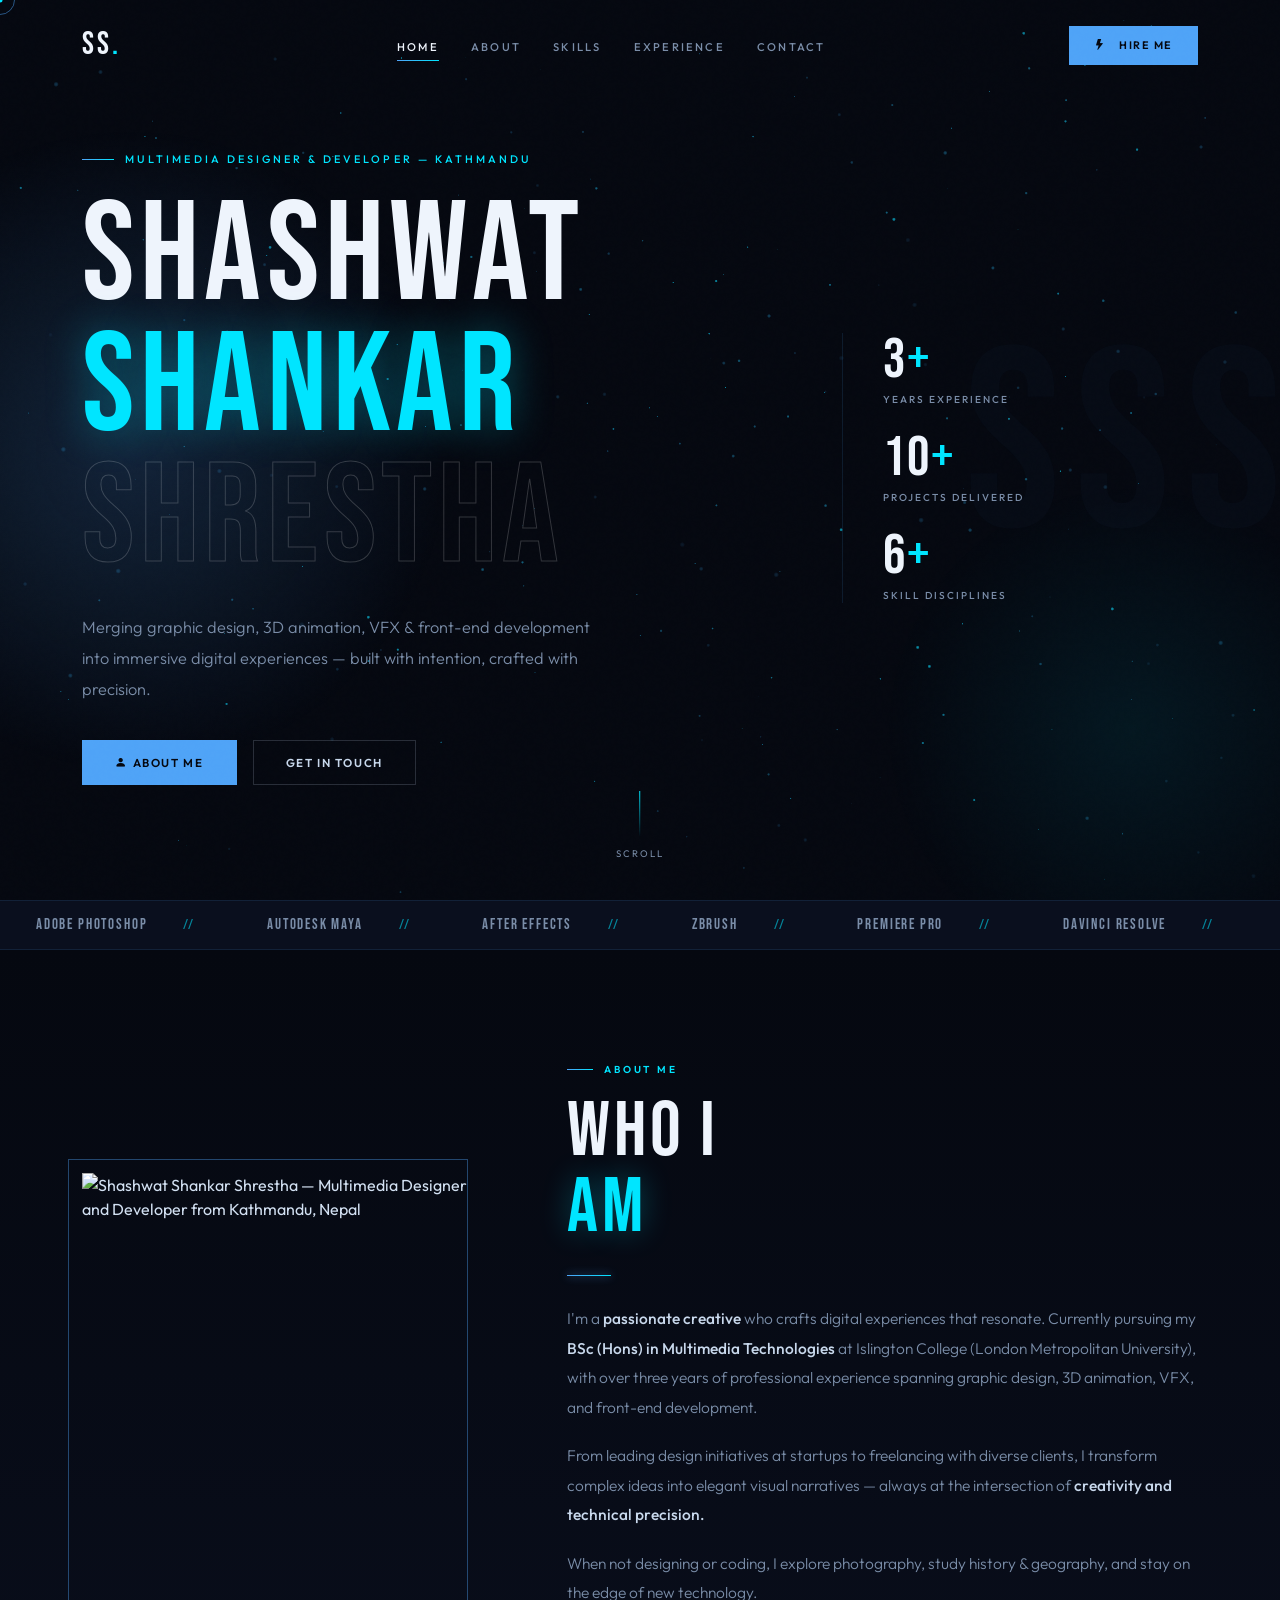
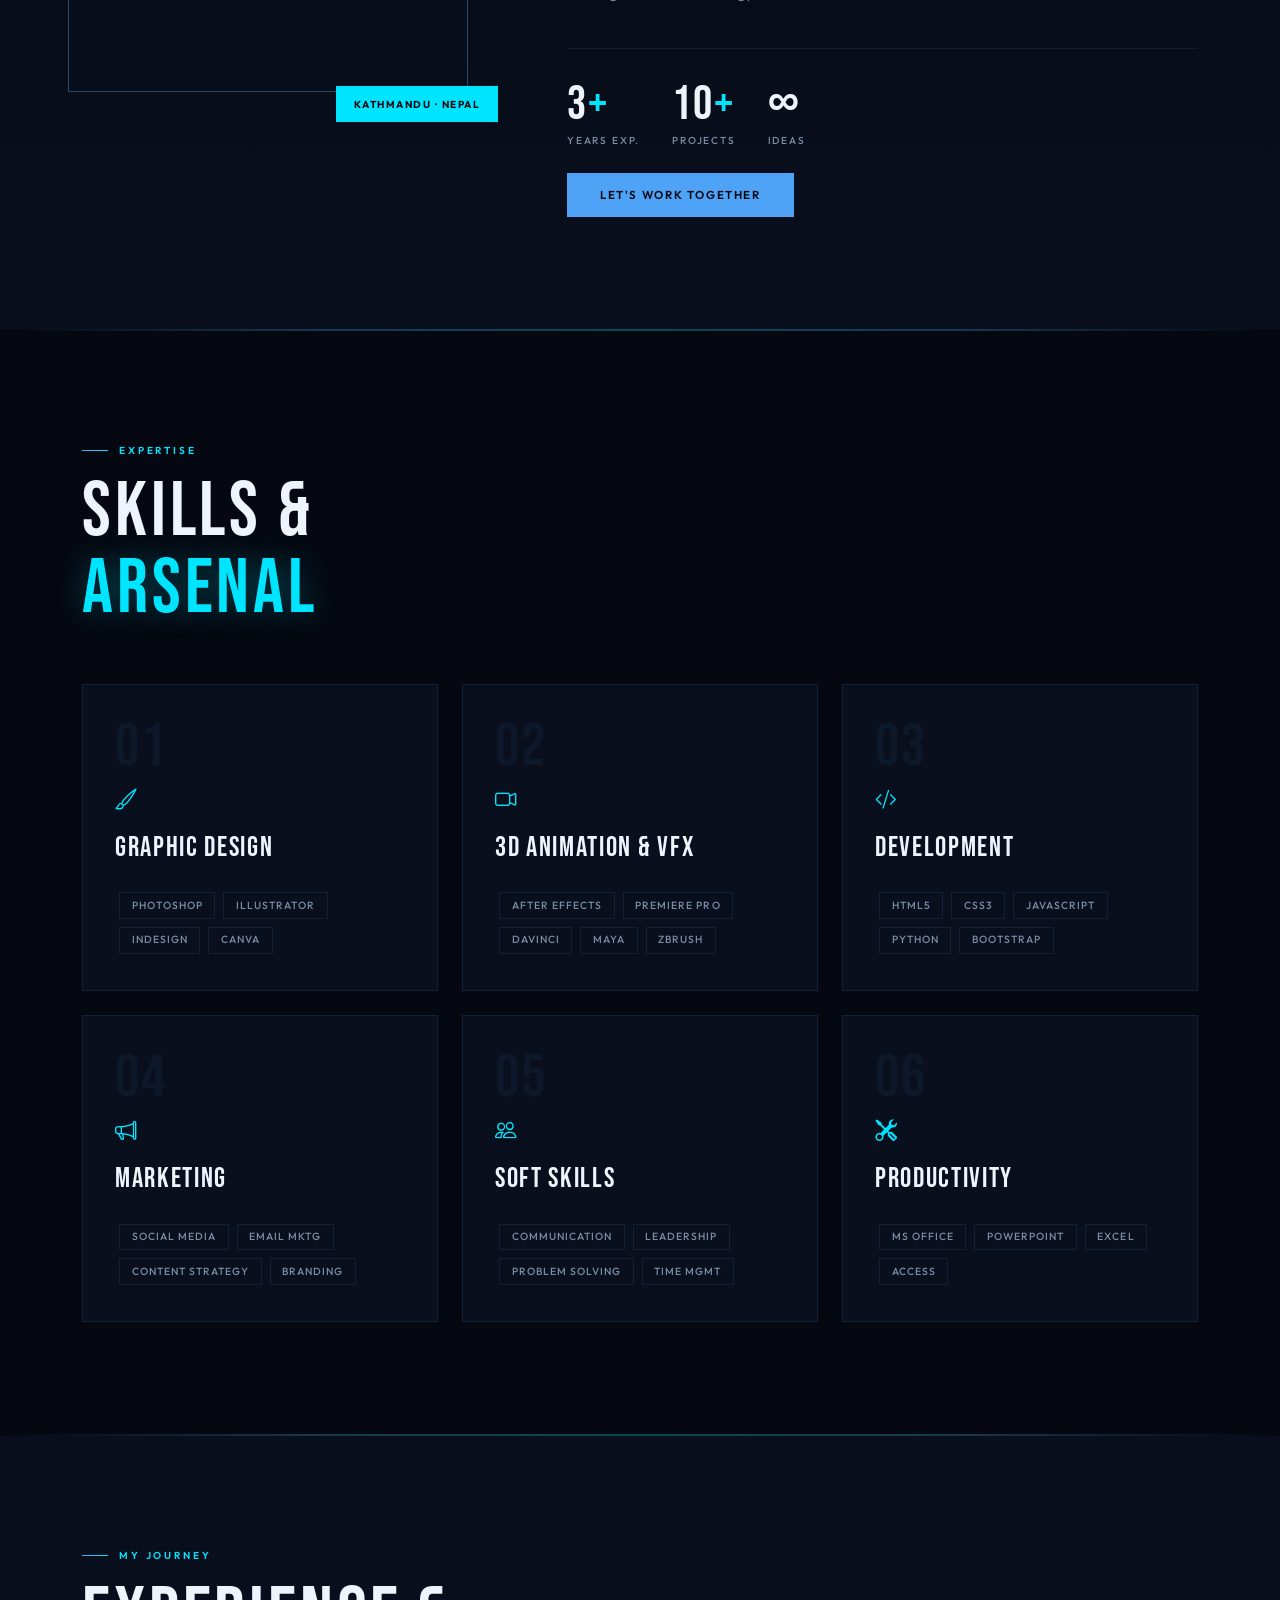
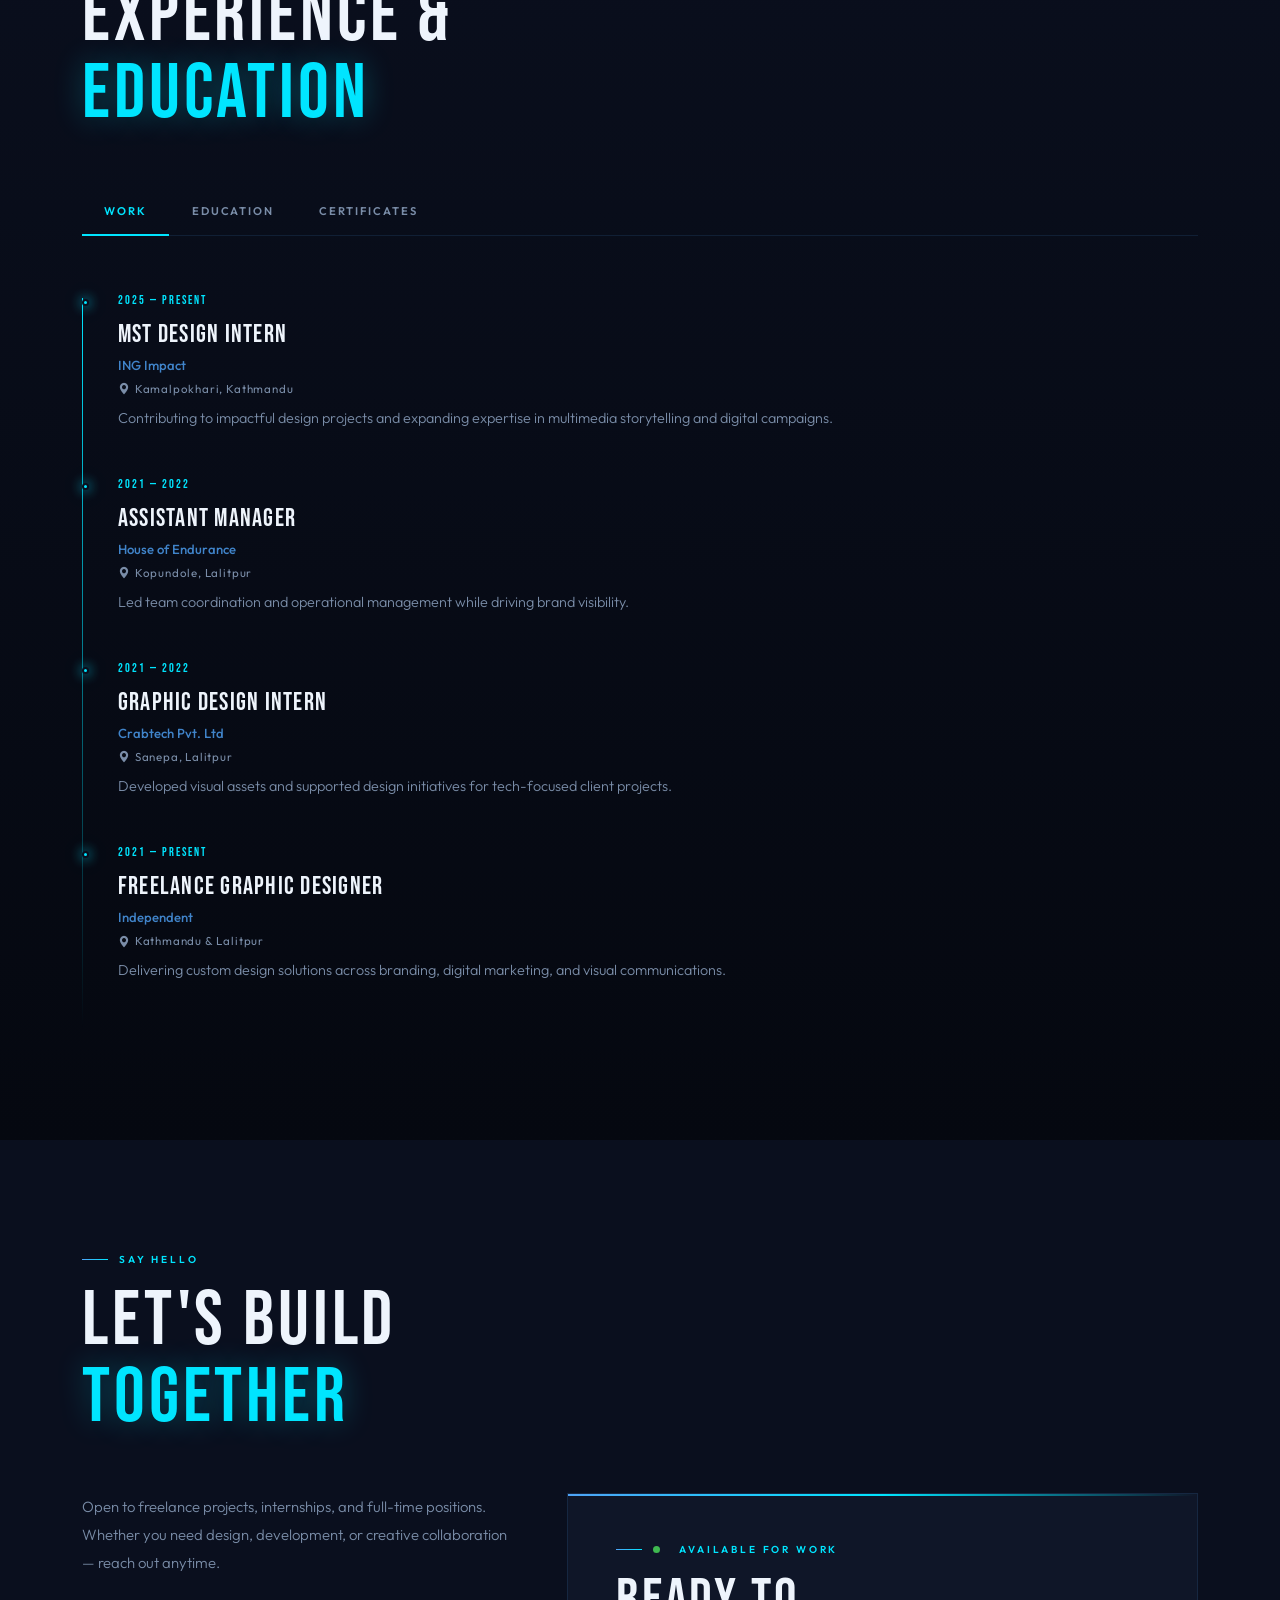
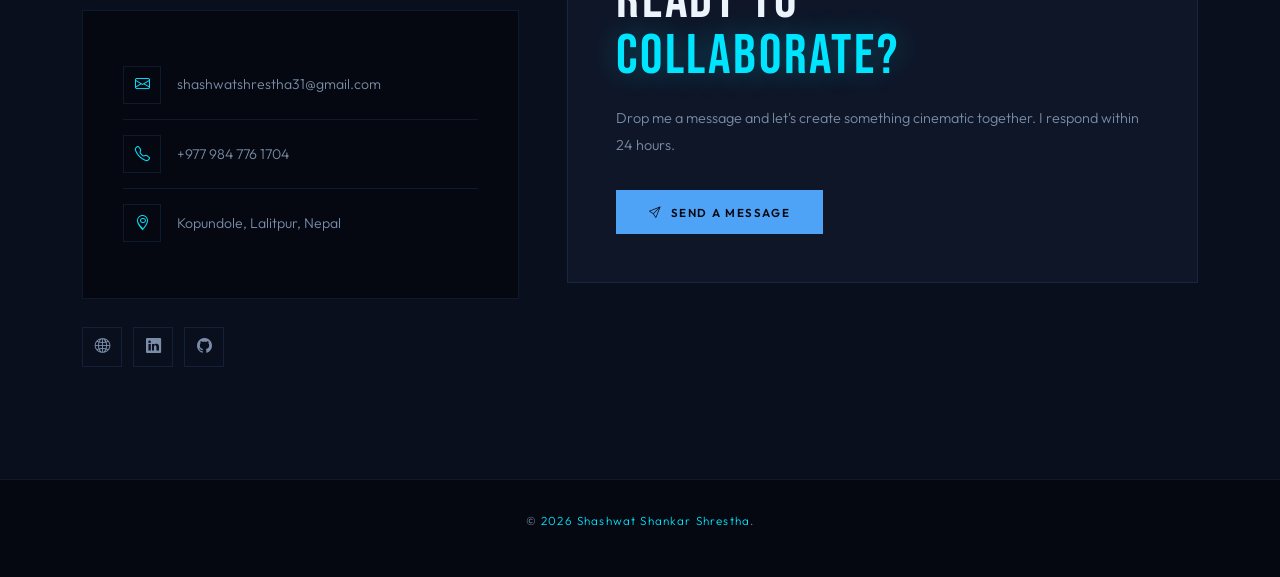
==== commit cd7ed0ed: "Update index.html" ====
--- a/index.html
+++ b/index.html
@@ -465,7 +465,7 @@
 
 <footer>
   <div class="container">
-    <p>&copy; <span id="yr"></span> <span>Shashwat Shankar Shrestha</span>. Crafted with precision in <span>Kathmandu</span>.</p>
+    <p>&copy; <span id="yr"></span> <span>Shashwat Shankar Shrestha</span>.</p>
   </div>
 </footer>
 
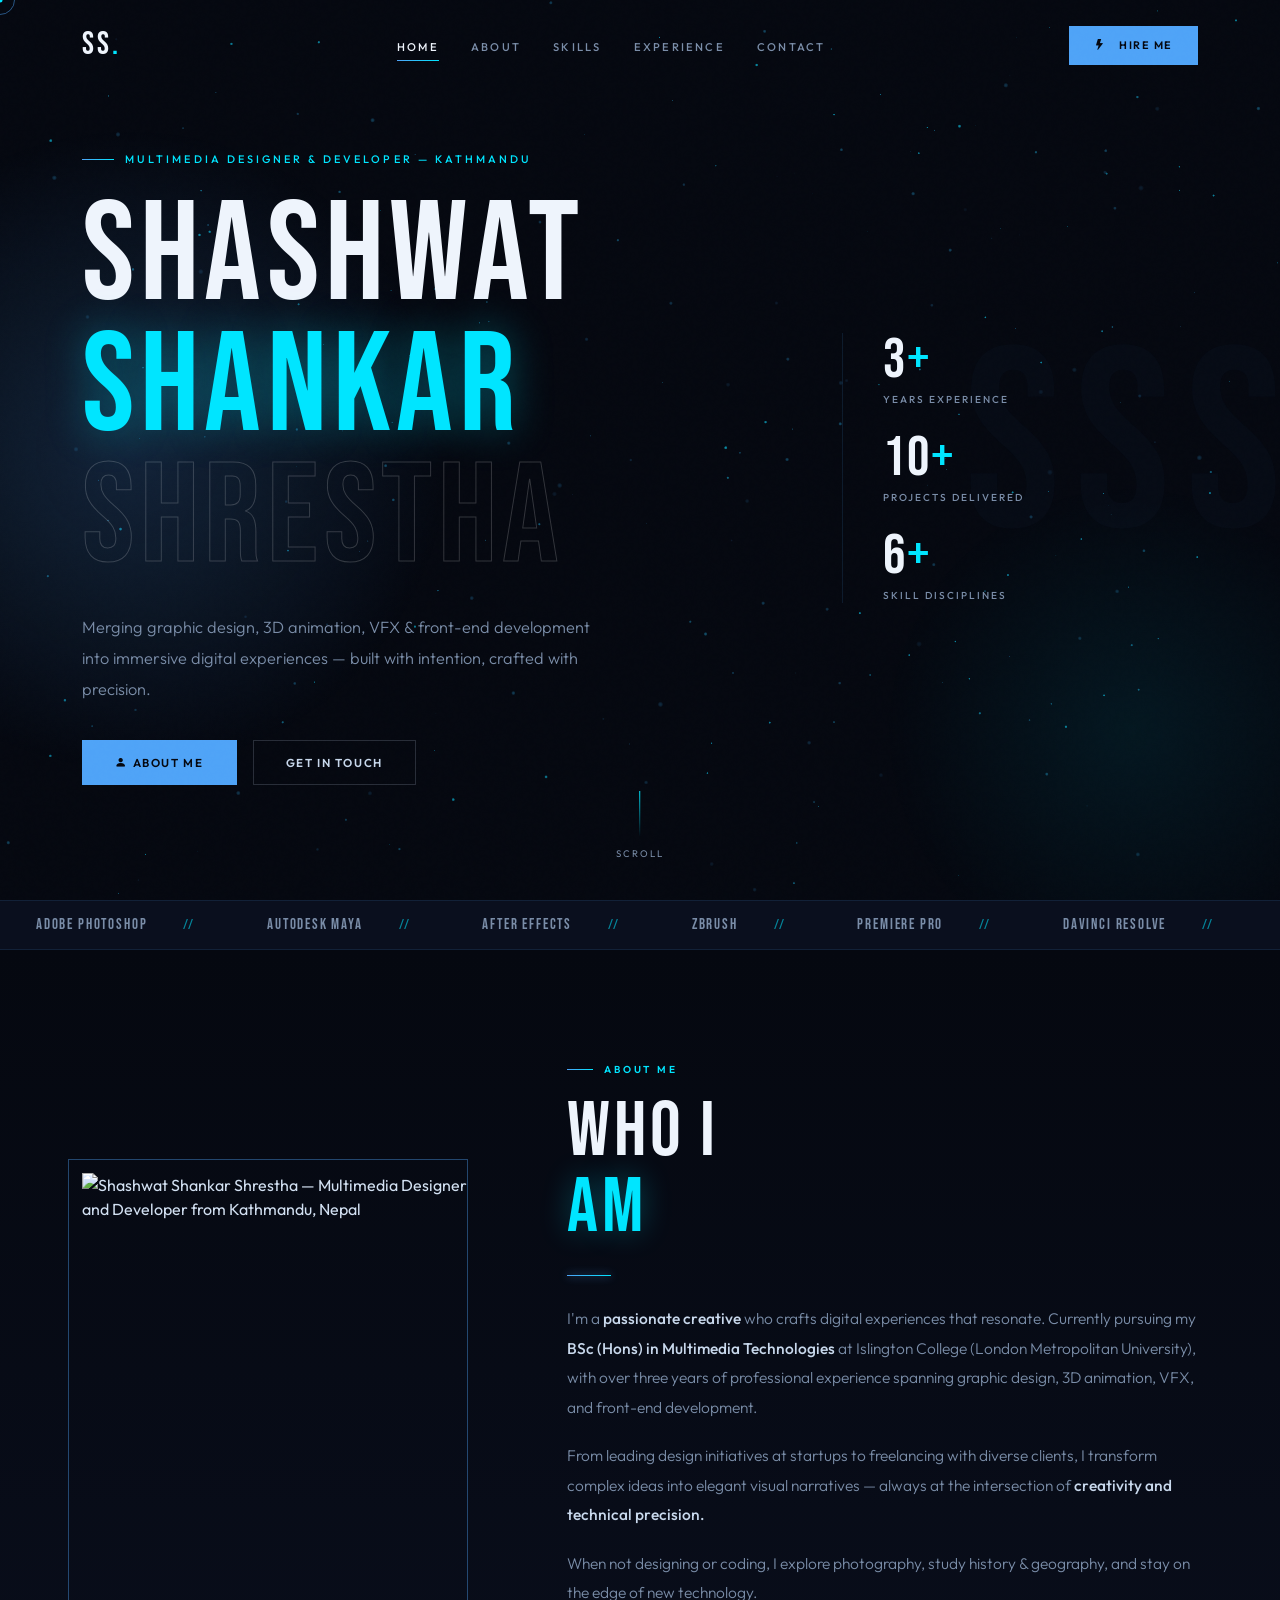
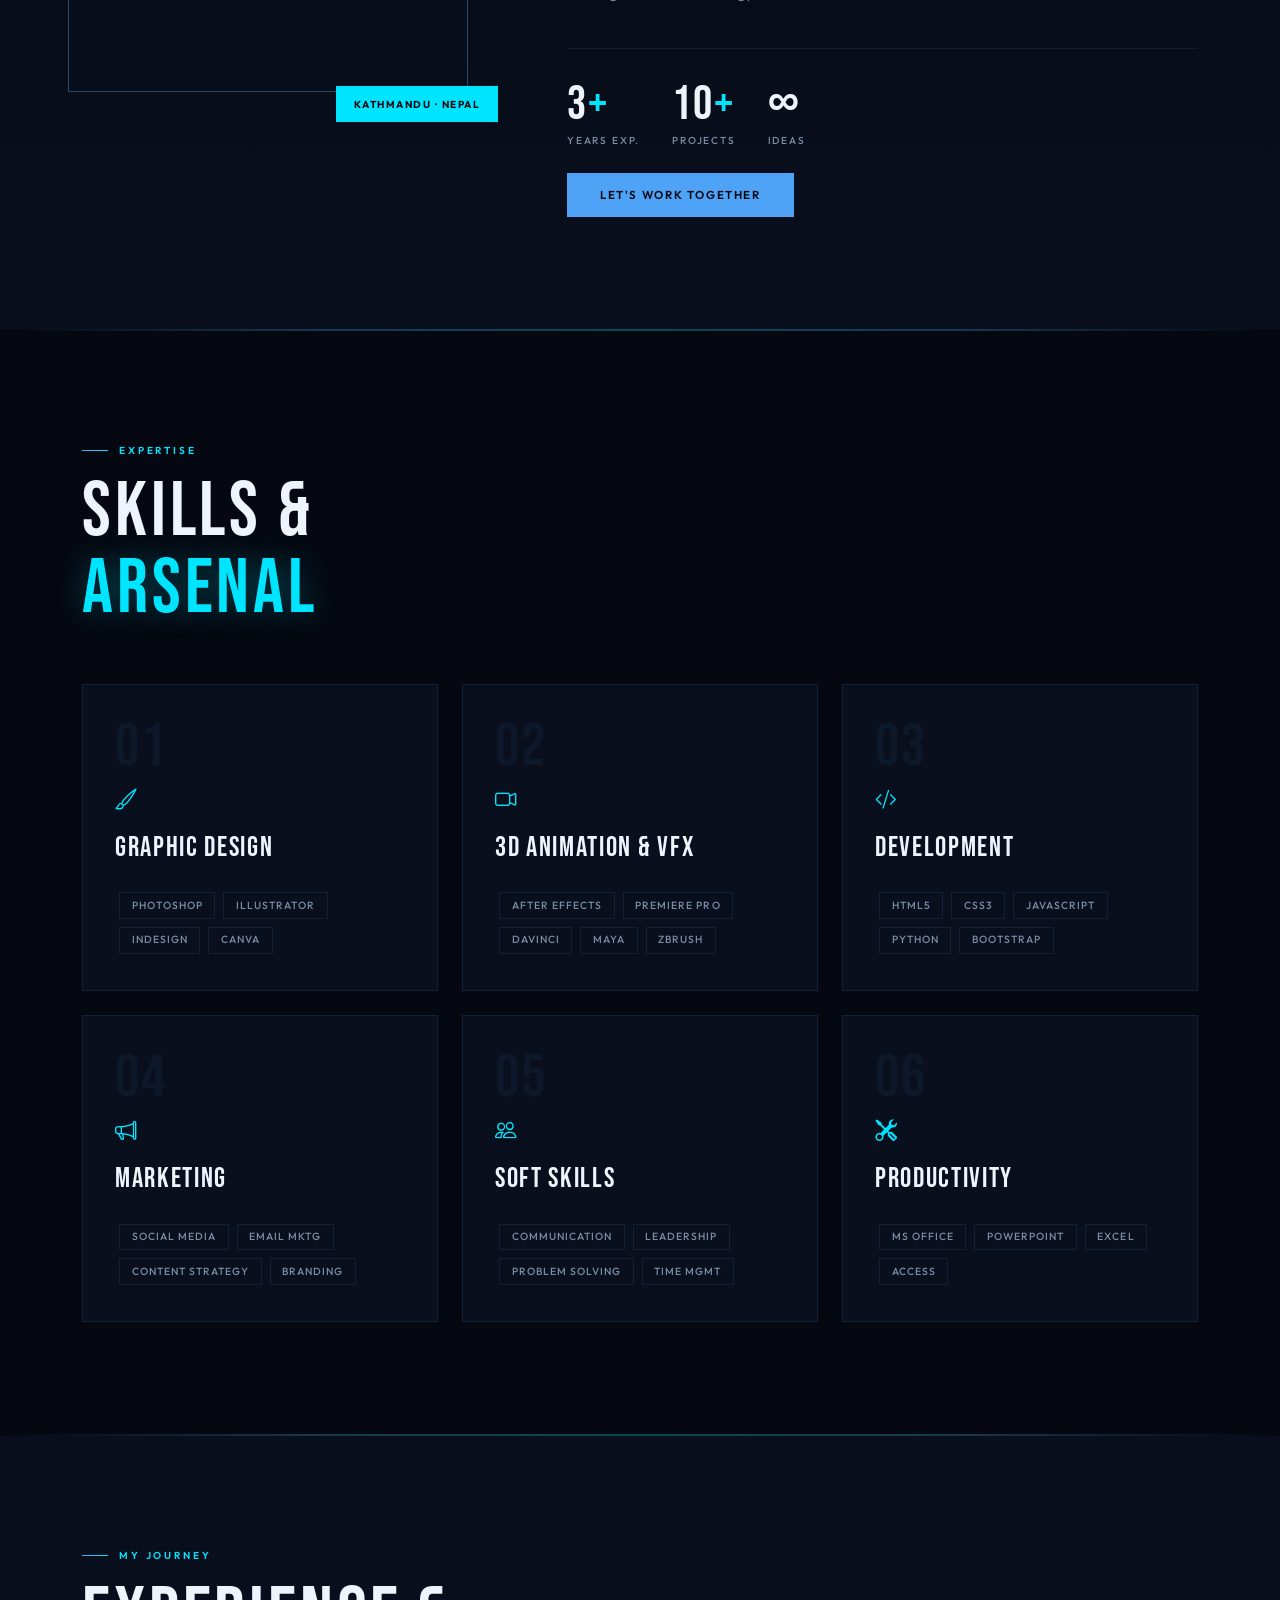
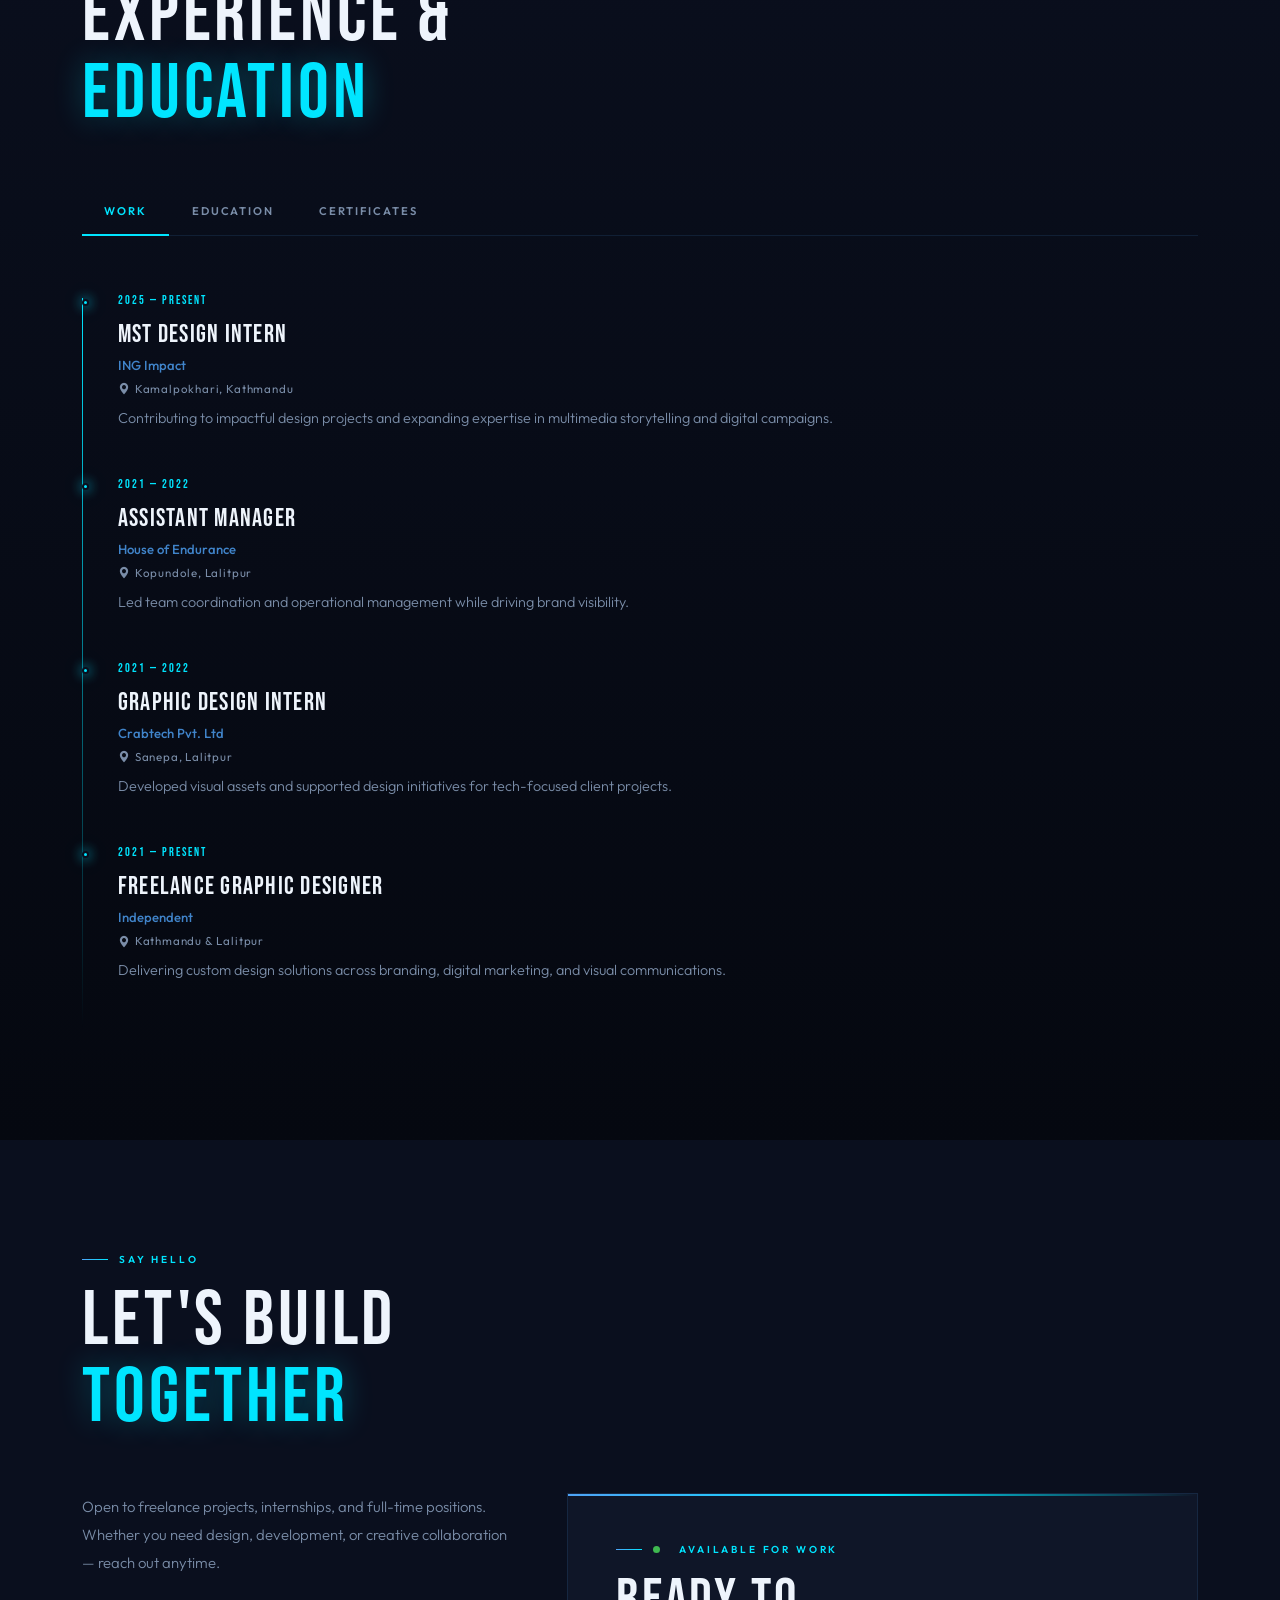
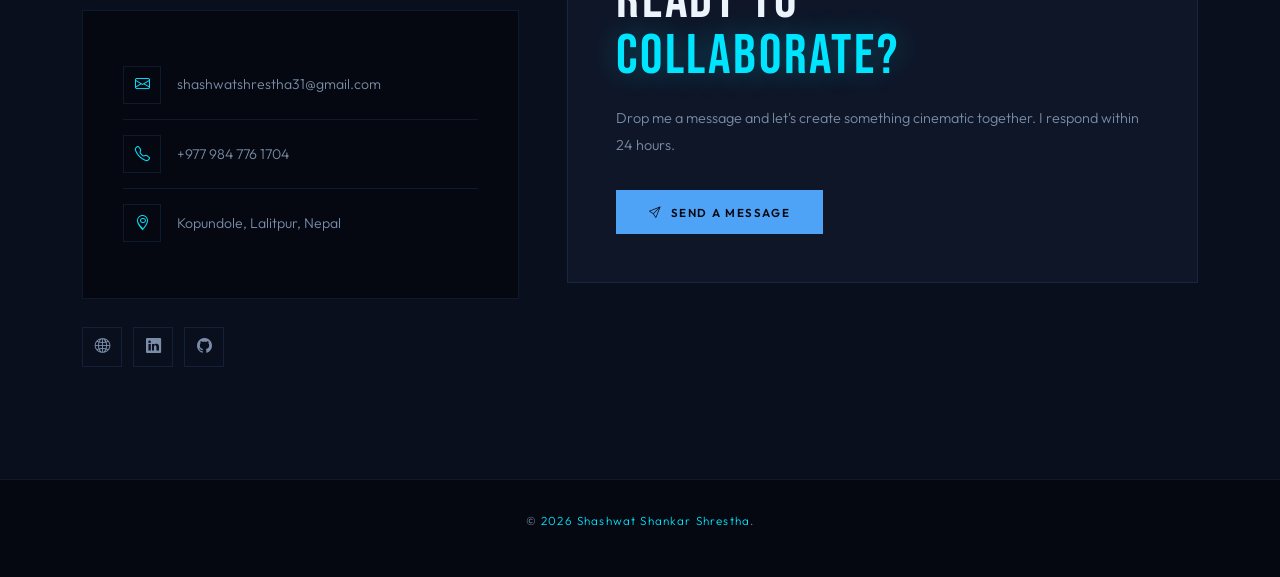
==== commit a344b87c: "Add favicon link to index.html" ====
--- a/index.html
+++ b/index.html
@@ -8,6 +8,7 @@
 <meta name="author" content="Shashwat Shankar Shrestha"/>
 <meta name="keywords" content="Shashwat Shankar Shrestha,Shashwat, Shashwat Nepal, Shashwat Designer"/>
 <link rel="preconnect" href="https://fonts.googleapis.com"/>
+<link rel="icon" type="favicon.png" href="/favicon.png">
 <link rel="preconnect" href="https://fonts.gstatic.com" crossorigin/>
 <link href="https://fonts.googleapis.com/css2?family=Bebas+Neue&family=Outfit:wght@200;300;400;500;600;700&display=swap" rel="stylesheet"/>
 <link href="https://cdn.jsdelivr.net/npm/bootstrap@5.3.3/dist/css/bootstrap.min.css" rel="stylesheet"/>
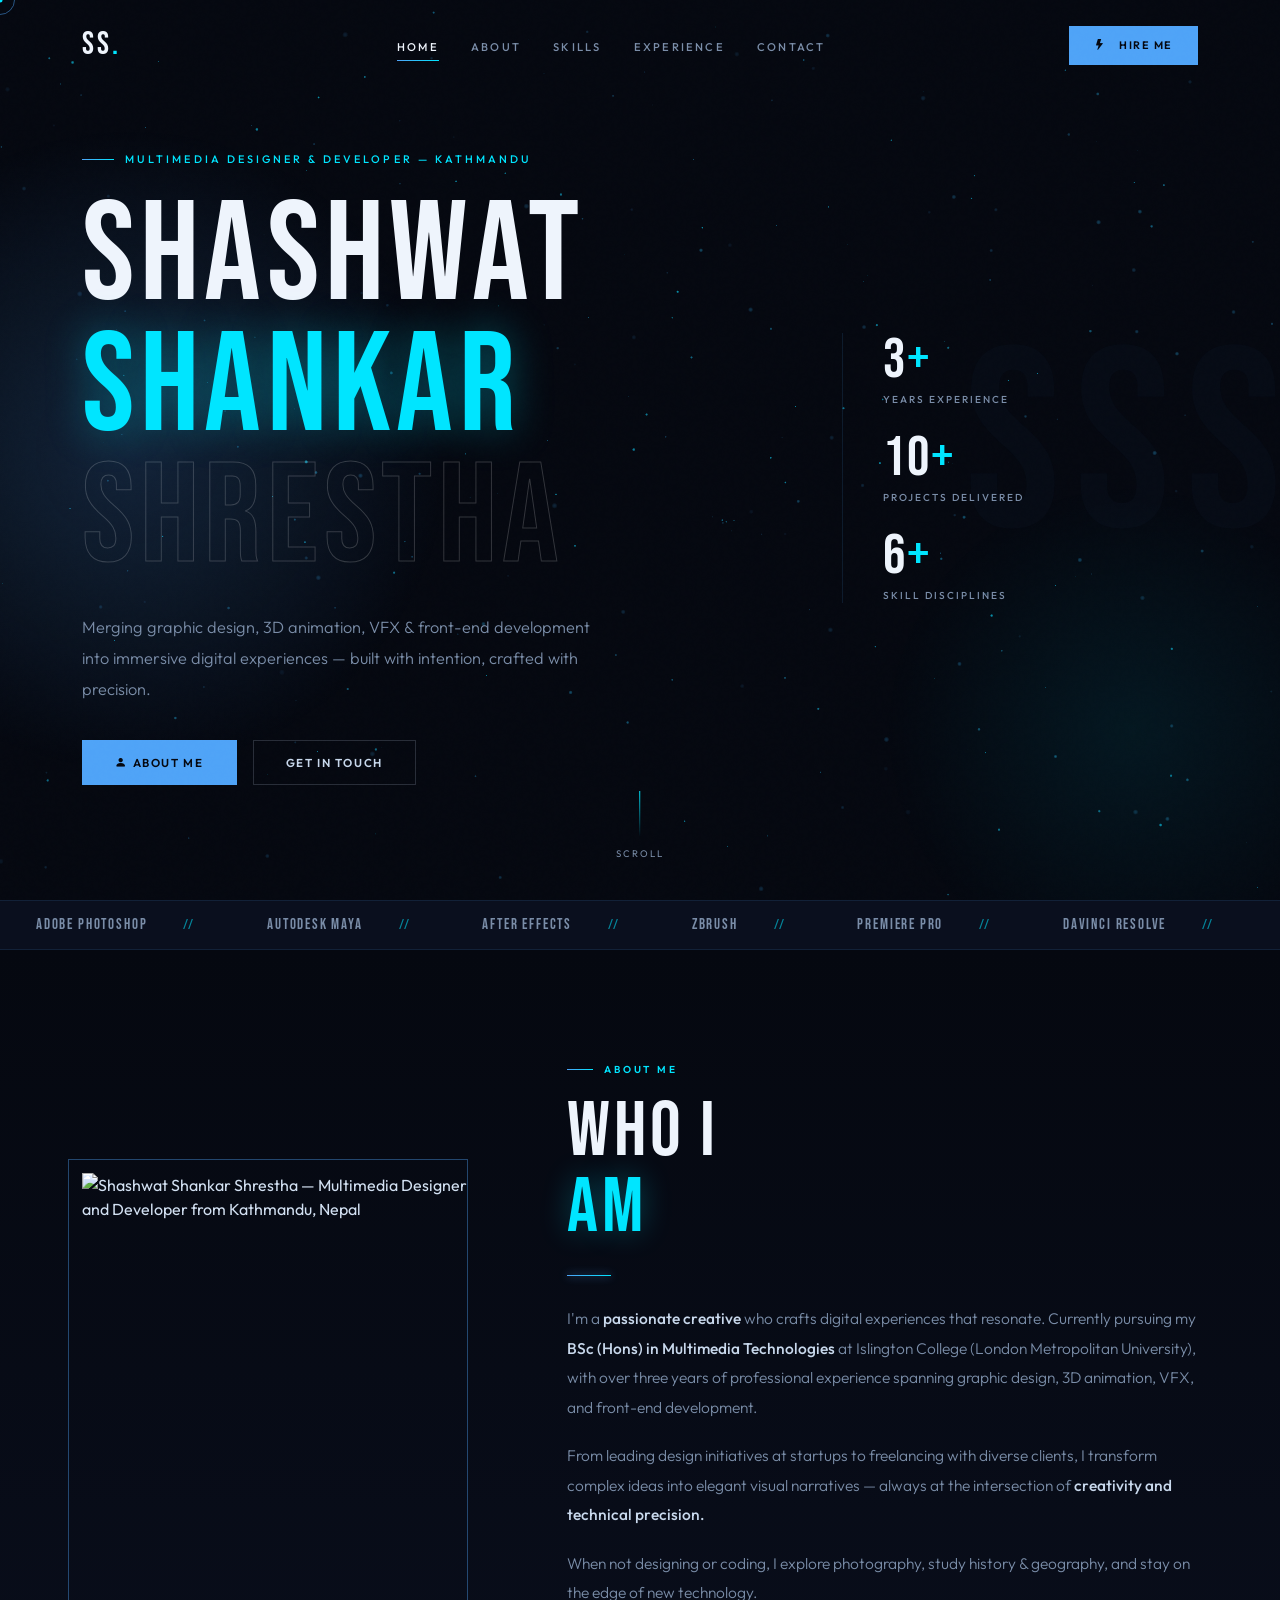
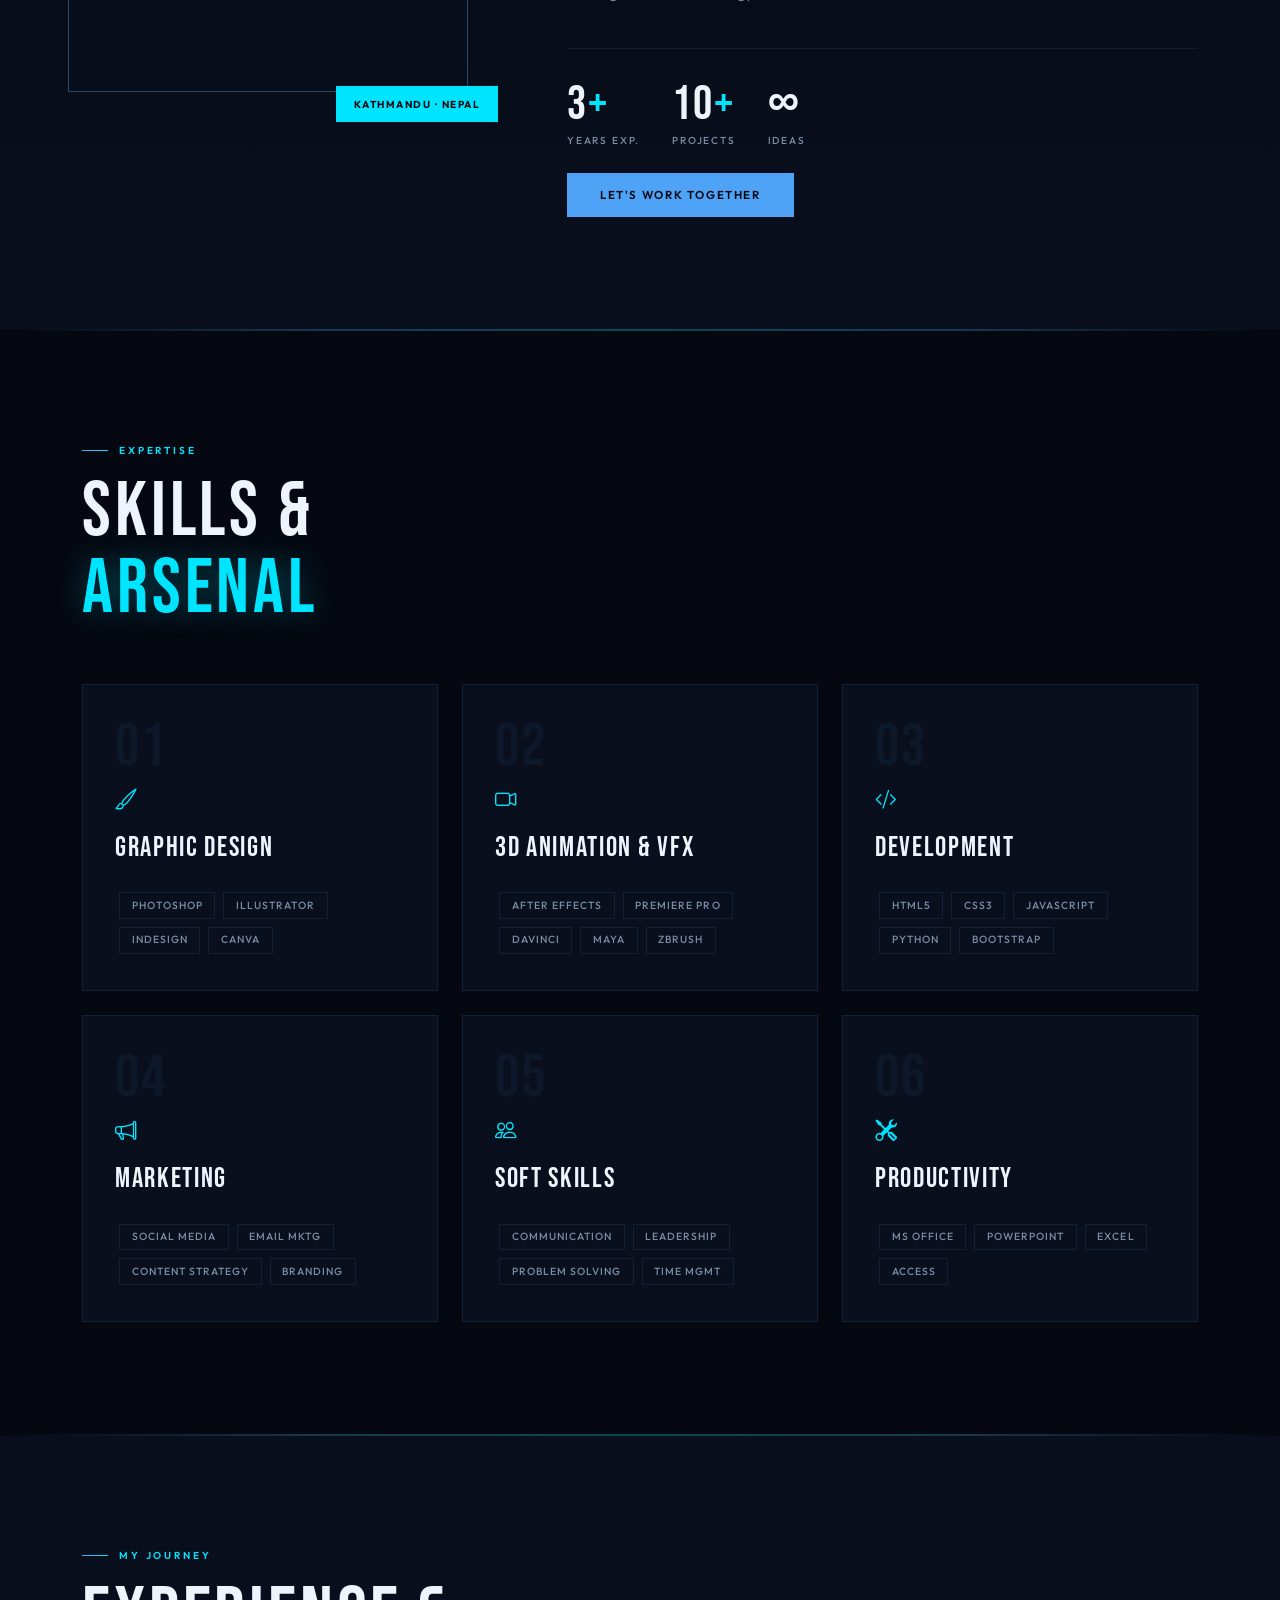
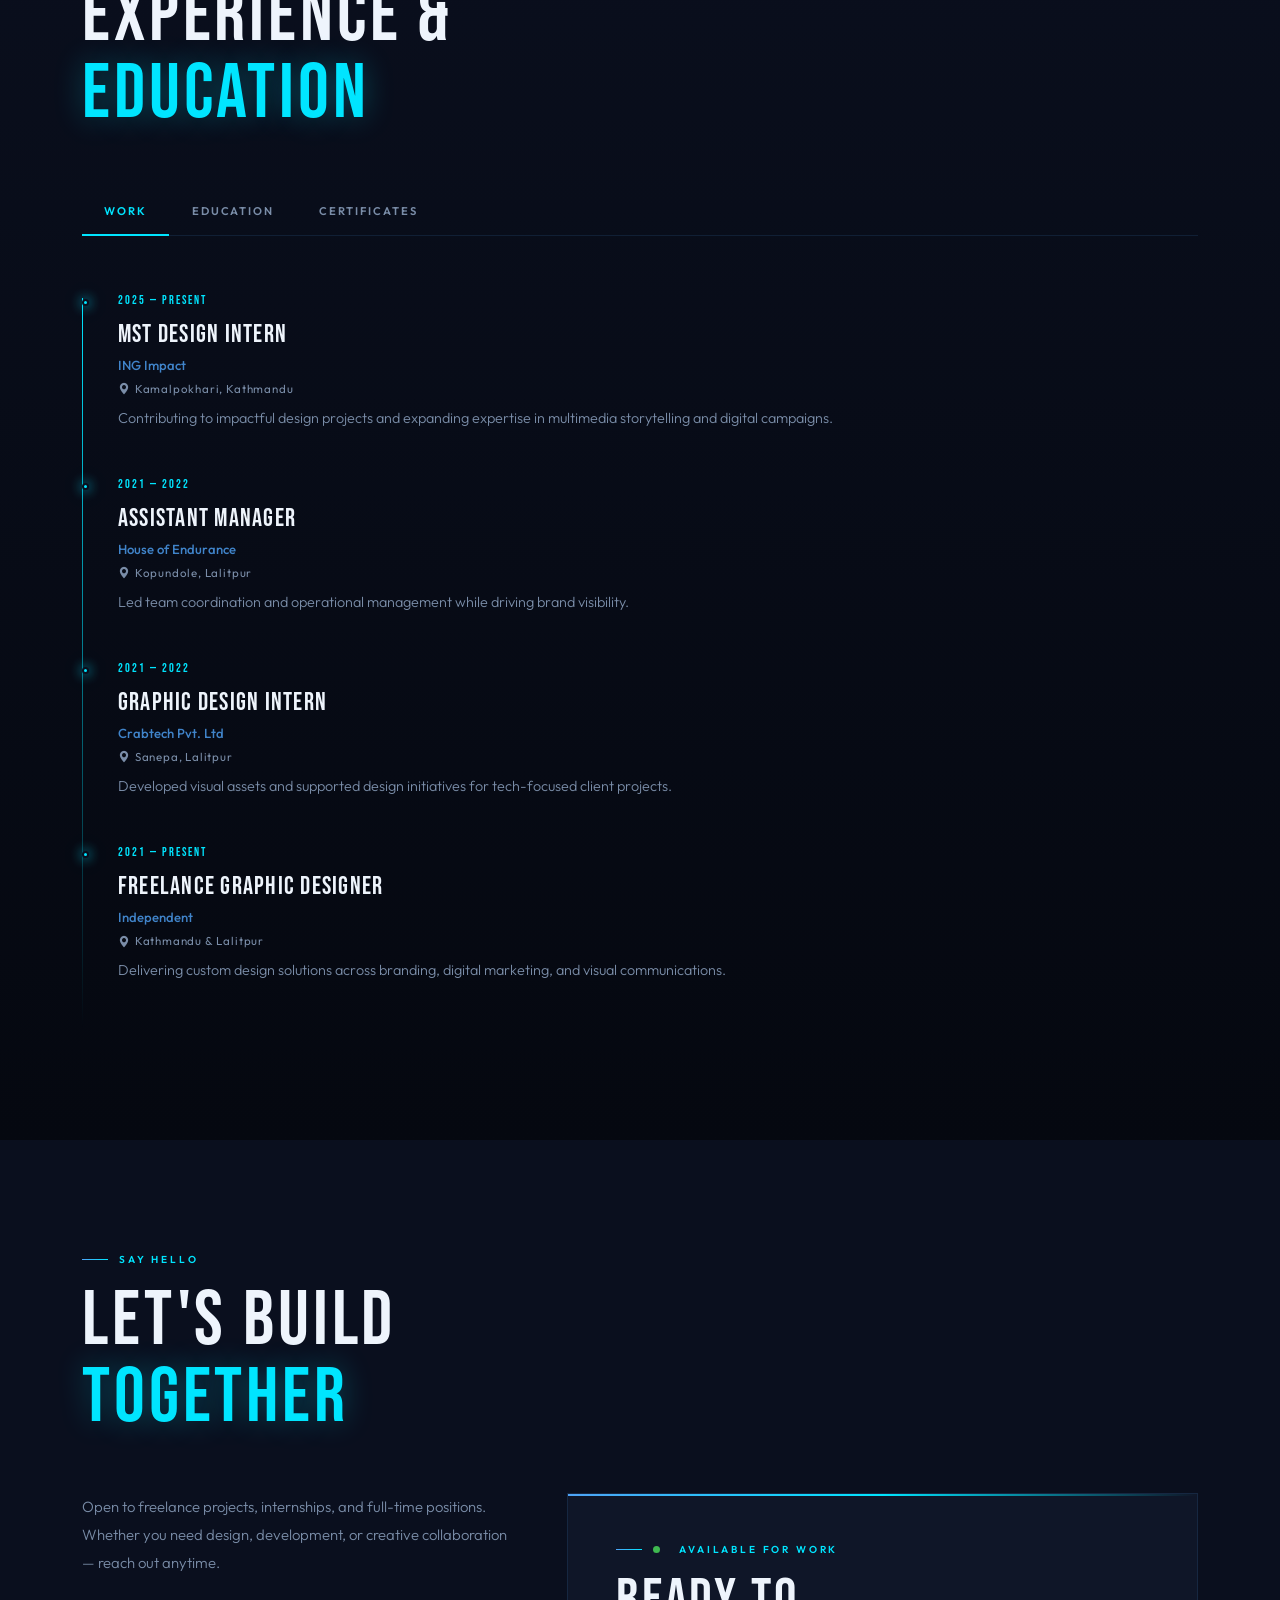
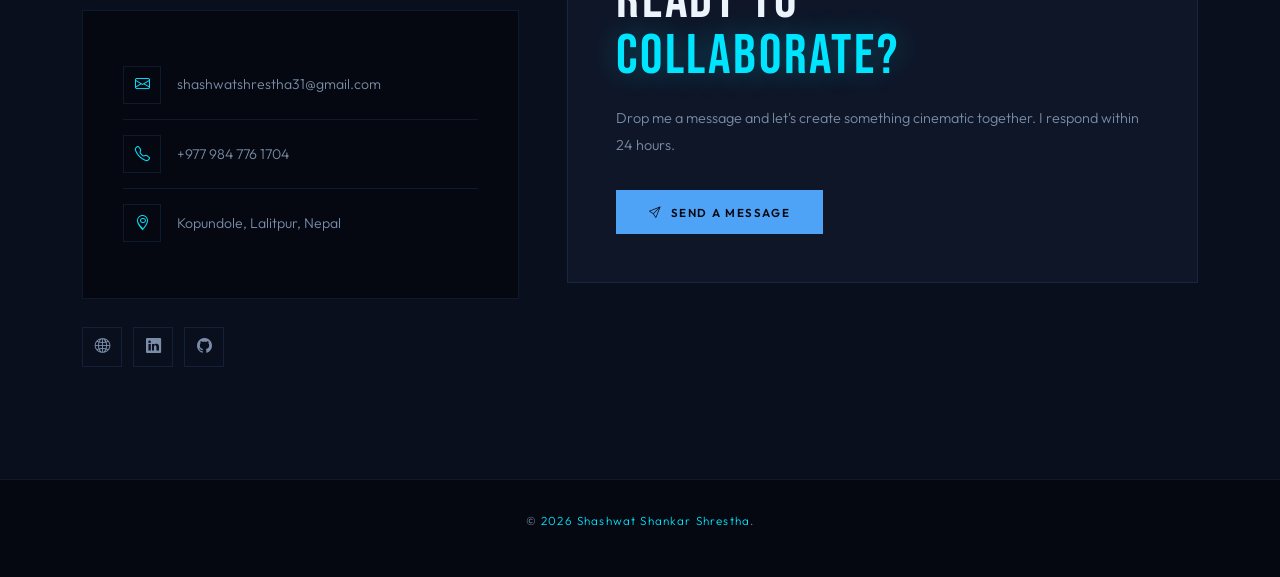
==== commit 406993ae: "Update index.html" ====
--- a/index.html
+++ b/index.html
@@ -9,6 +9,9 @@
 <meta name="keywords" content="Shashwat Shankar Shrestha,Shashwat, Shashwat Nepal, Shashwat Designer"/>
 <link rel="preconnect" href="https://fonts.googleapis.com"/>
 <link rel="icon" type="favicon.png" href="/favicon.png">
+<link rel="icon" type="favicon.png" sizes="32x32" href="/favicon.png">
+<link rel="icon" type="favicon.png" sizes="16x16" href="/favicon.png">
+<link rel="apple-touch-icon" href="/favicon.png">
 <link rel="preconnect" href="https://fonts.gstatic.com" crossorigin/>
 <link href="https://fonts.googleapis.com/css2?family=Bebas+Neue&family=Outfit:wght@200;300;400;500;600;700&display=swap" rel="stylesheet"/>
 <link href="https://cdn.jsdelivr.net/npm/bootstrap@5.3.3/dist/css/bootstrap.min.css" rel="stylesheet"/>
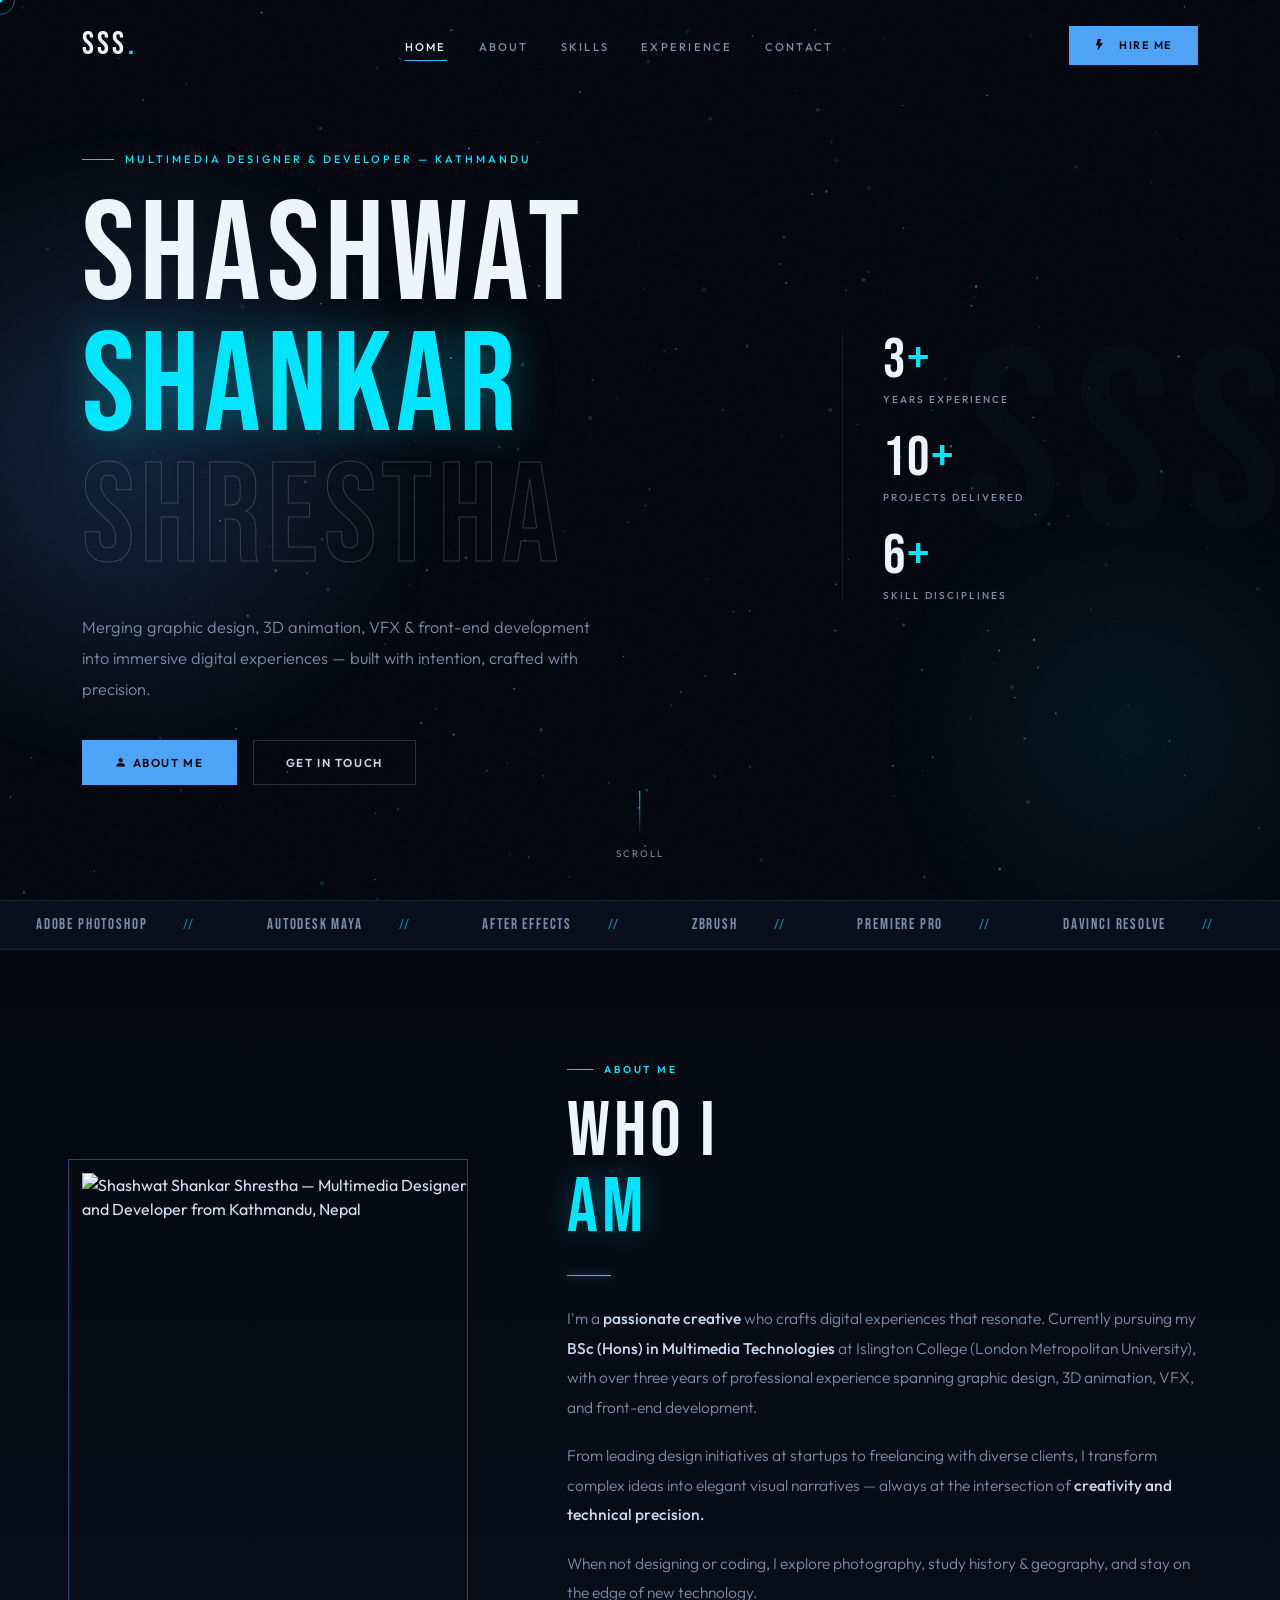
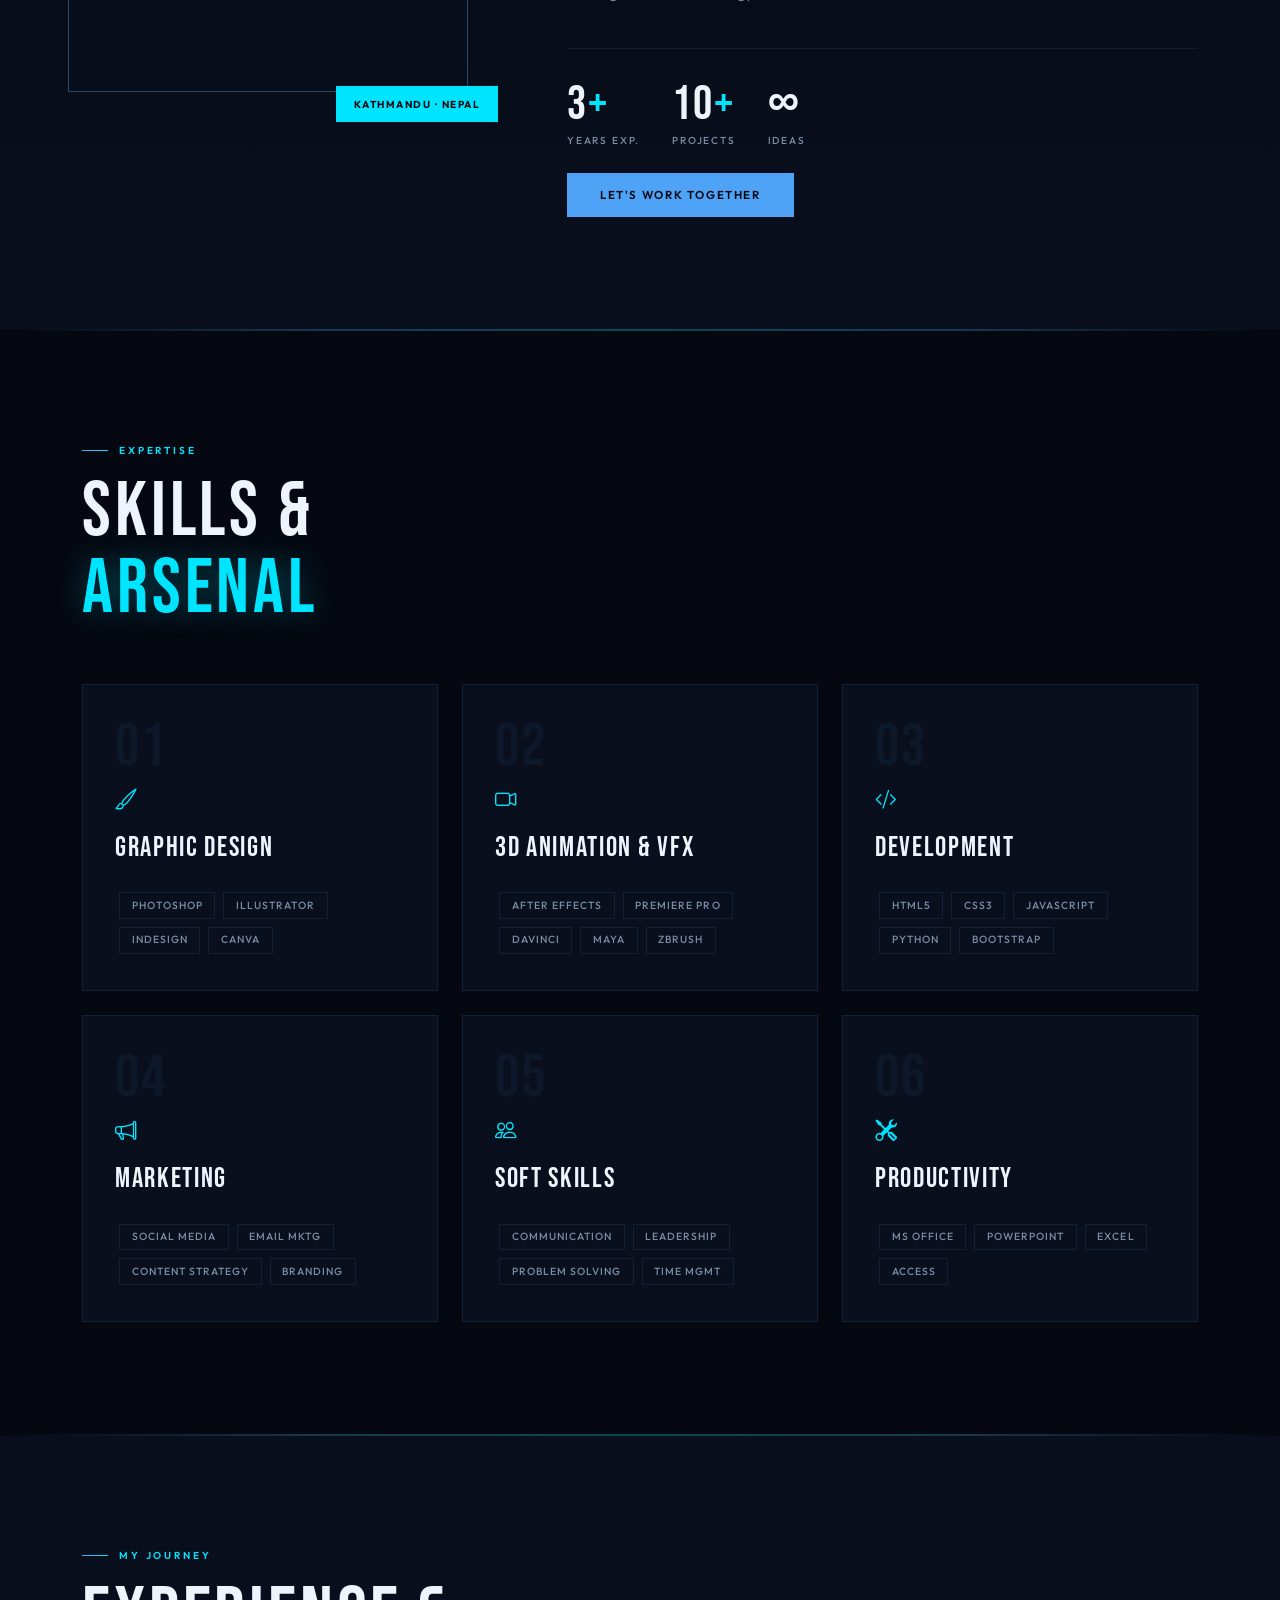
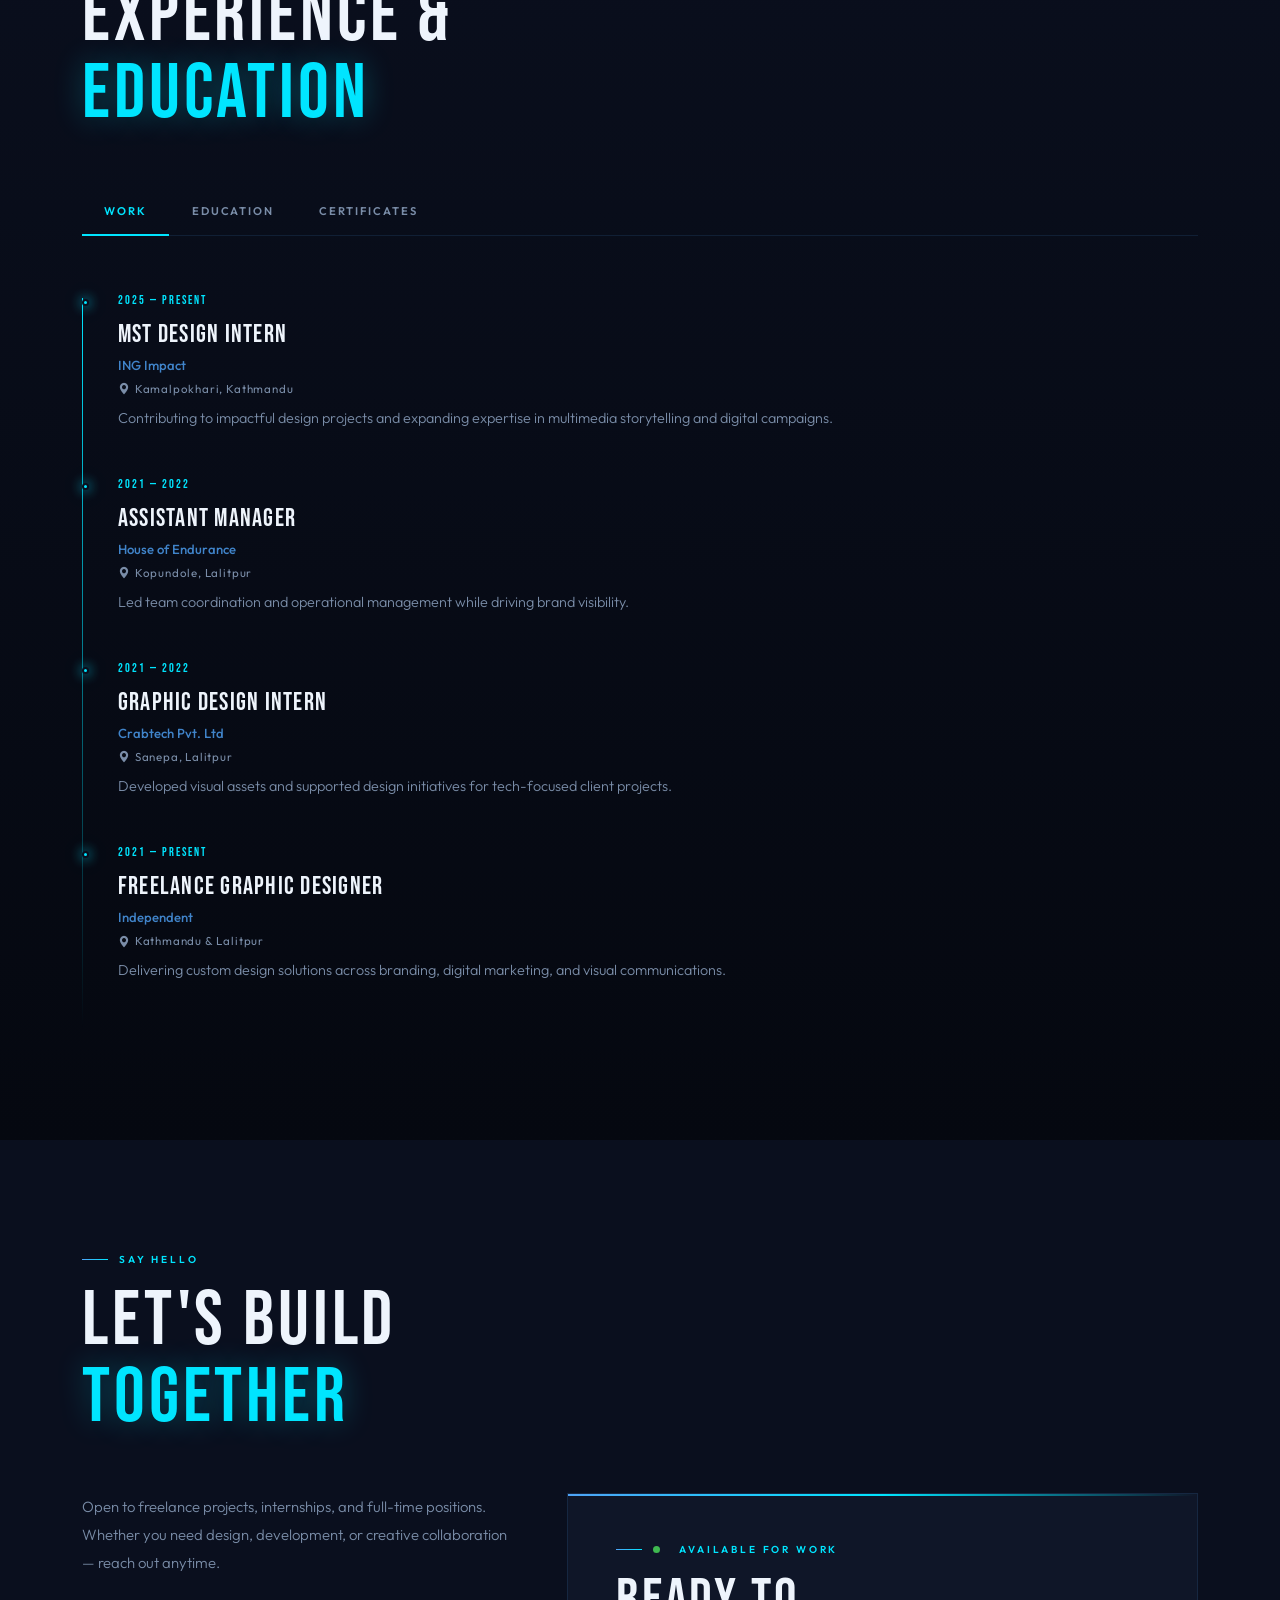
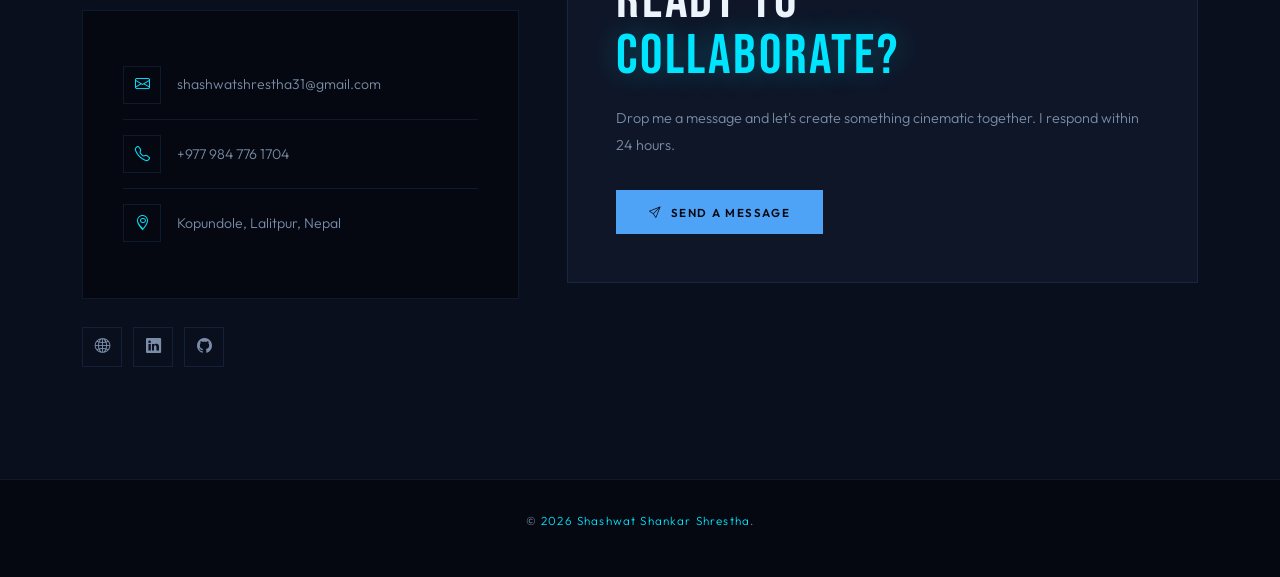
==== commit 185e759d: "Update index.html" ====
--- a/index.html
+++ b/index.html
@@ -276,7 +276,7 @@
 <!-- 3D BACKGROUND CANVAS -->
 <canvas id="bg-canvas"></canvas>
 
-<div id="loader"><div style="text-align:center"><div class="ld-word">SS<em>.</em></div><div class="ld-bar"><div class="ld-fill"></div></div></div></div>
+<div id="loader"><div style="text-align:center"><div class="ld-word">SSS<em>.</em></div><div class="ld-bar"><div class="ld-fill"></div></div></div></div>
 <div id="cd"></div><div id="cr"></div>
 <div id="spb"></div>
 <button id="btt" aria-label="Back to top"><i class="bi bi-arrow-up"></i></button>
@@ -285,7 +285,7 @@
 <nav id="nav" aria-label="Main navigation">
   <div class="container">
     <div class="d-flex align-items-center justify-content-between">
-      <a href="#hero" class="nav-logo">SS<em>.</em></a>
+      <a href="#hero" class="nav-logo">SSS<em>.</em></a>
       <ul class="nav-links nav-links-d mb-0">
         <li><a href="#hero"       class="nl">Home</a></li>
         <li><a href="#about"      class="nl">About</a></li>
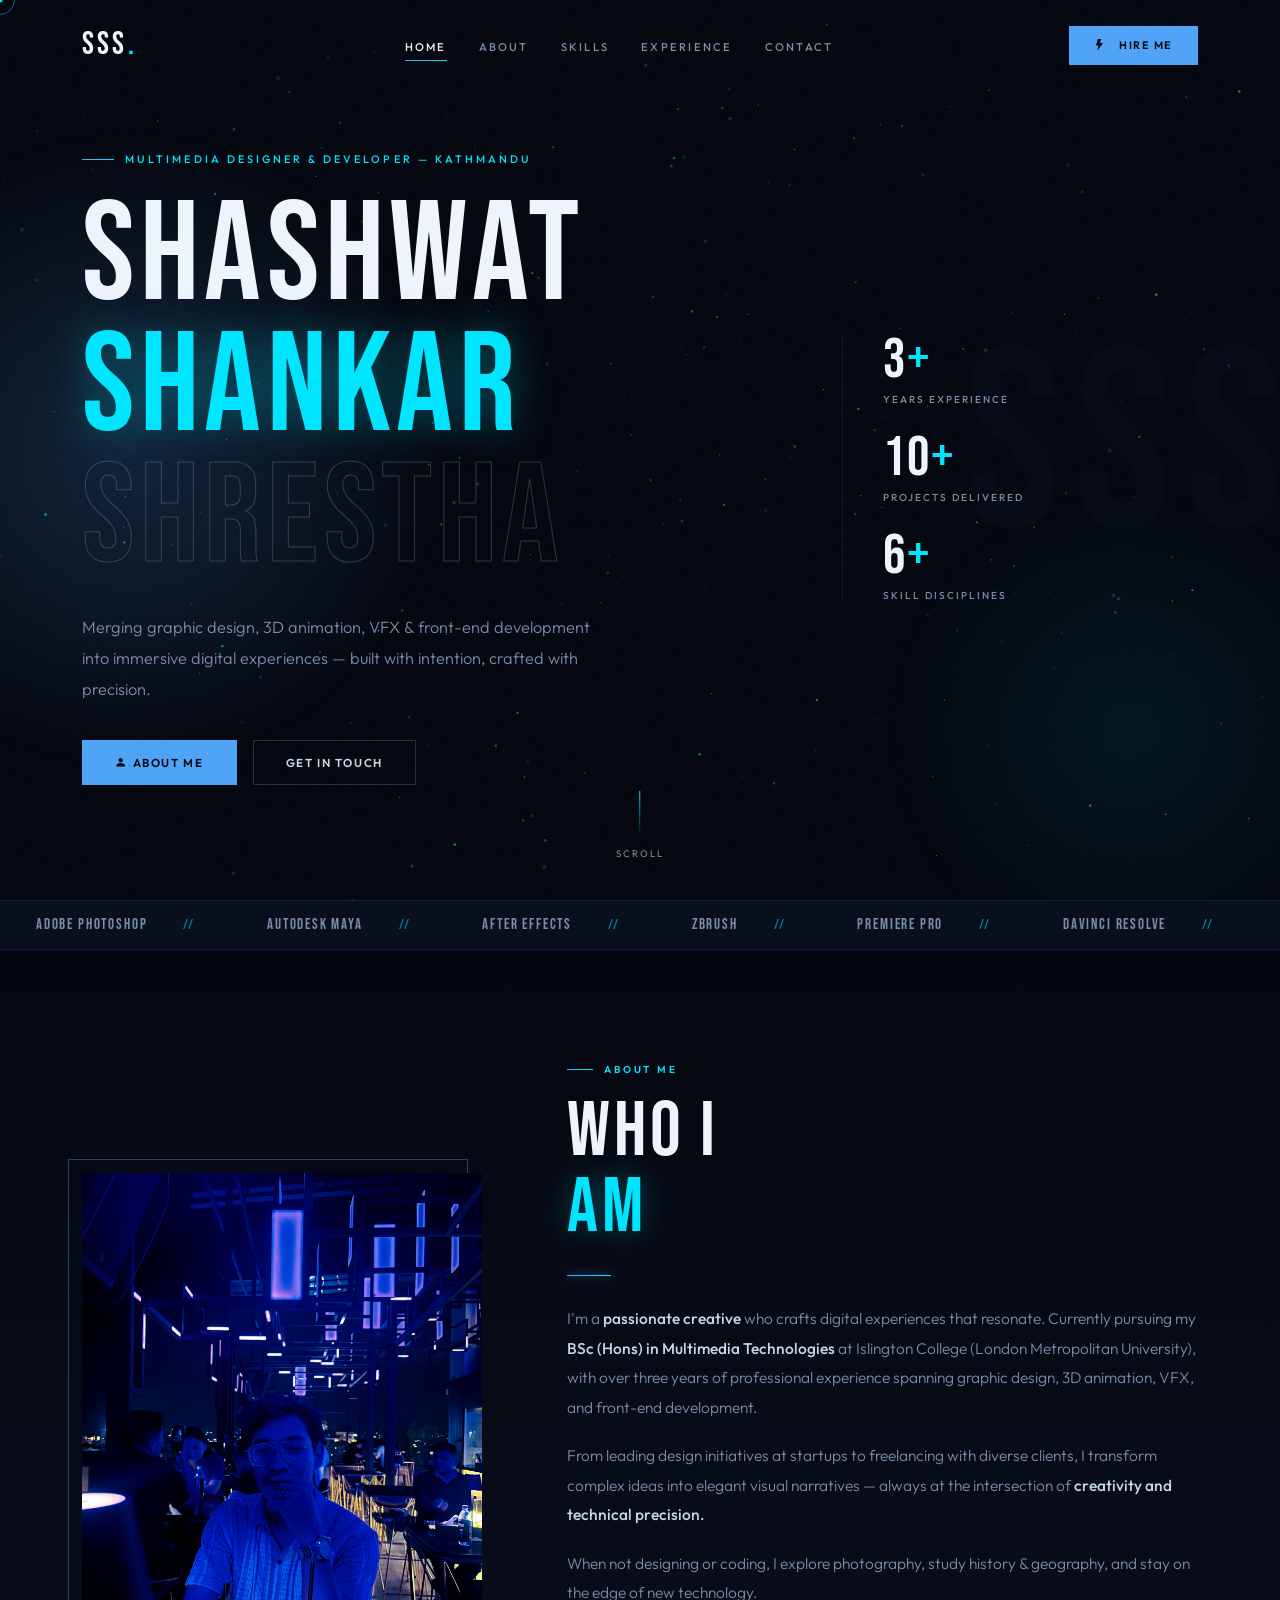
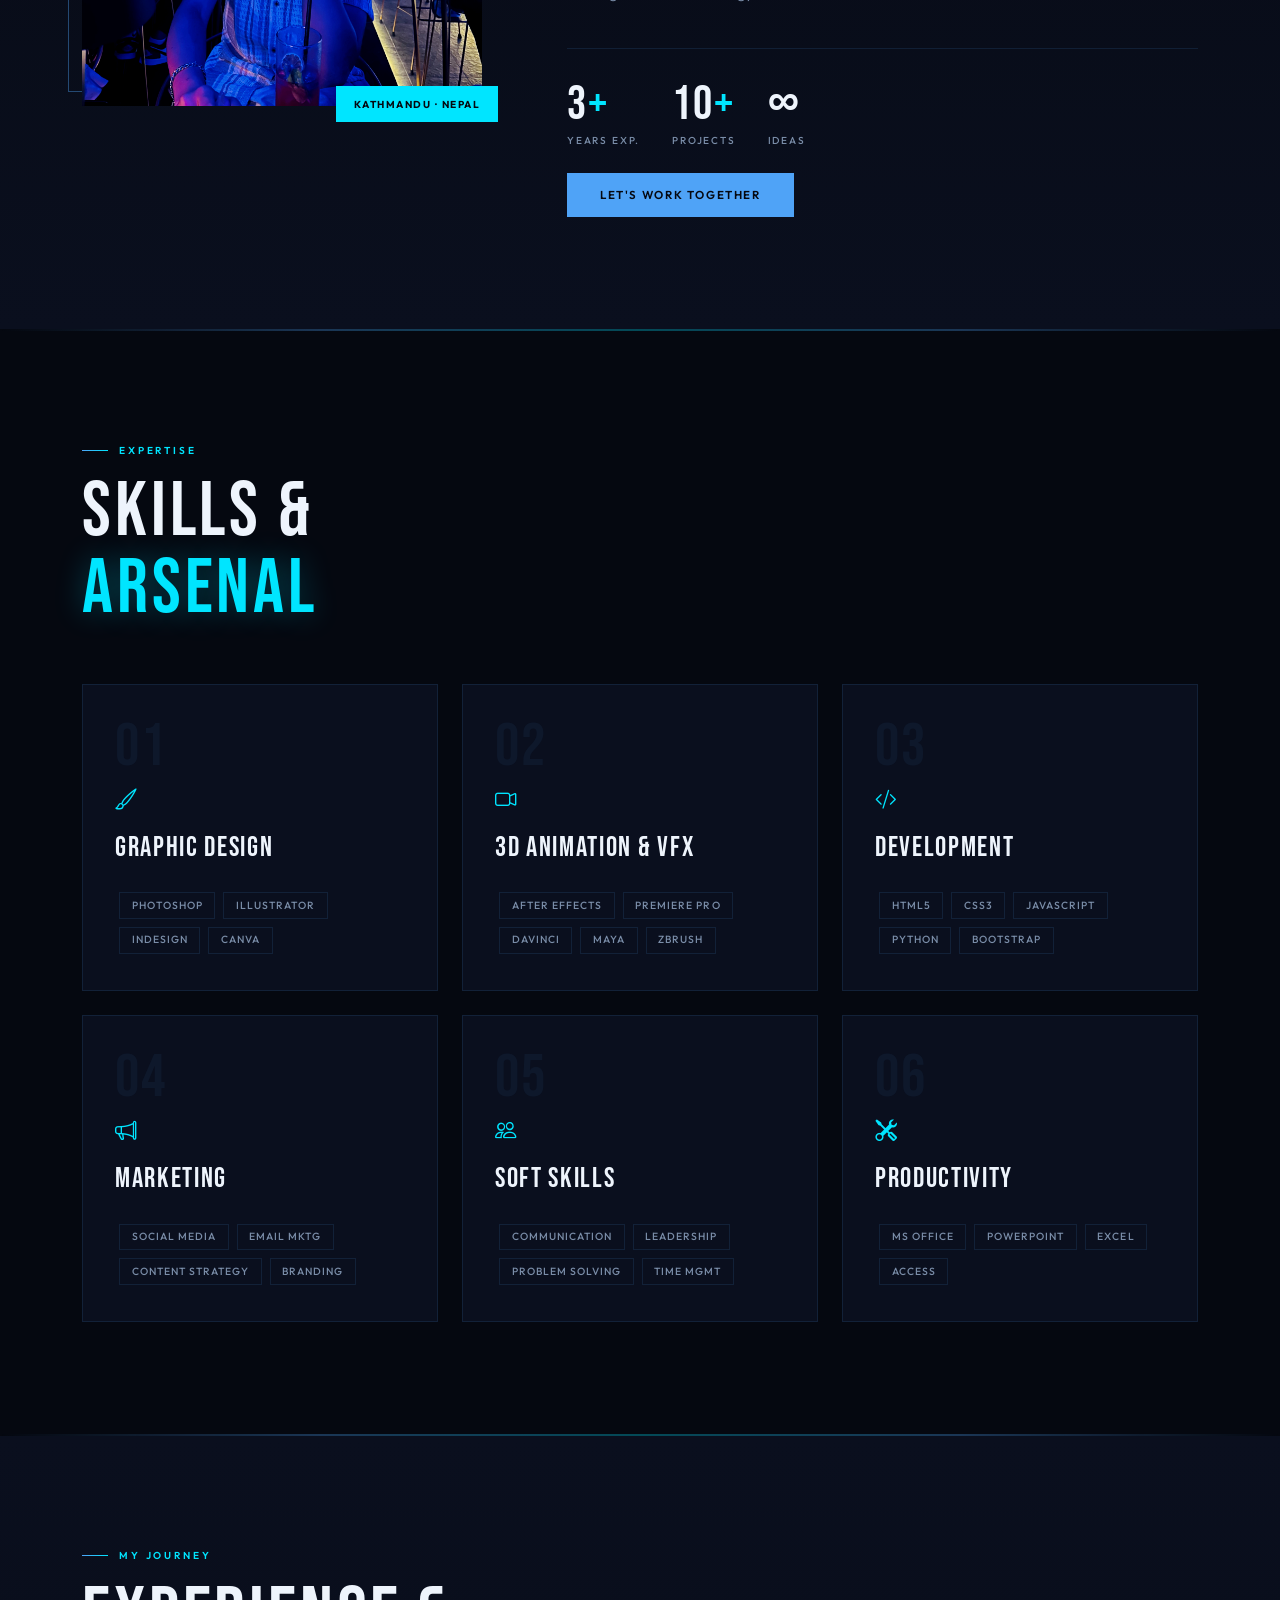
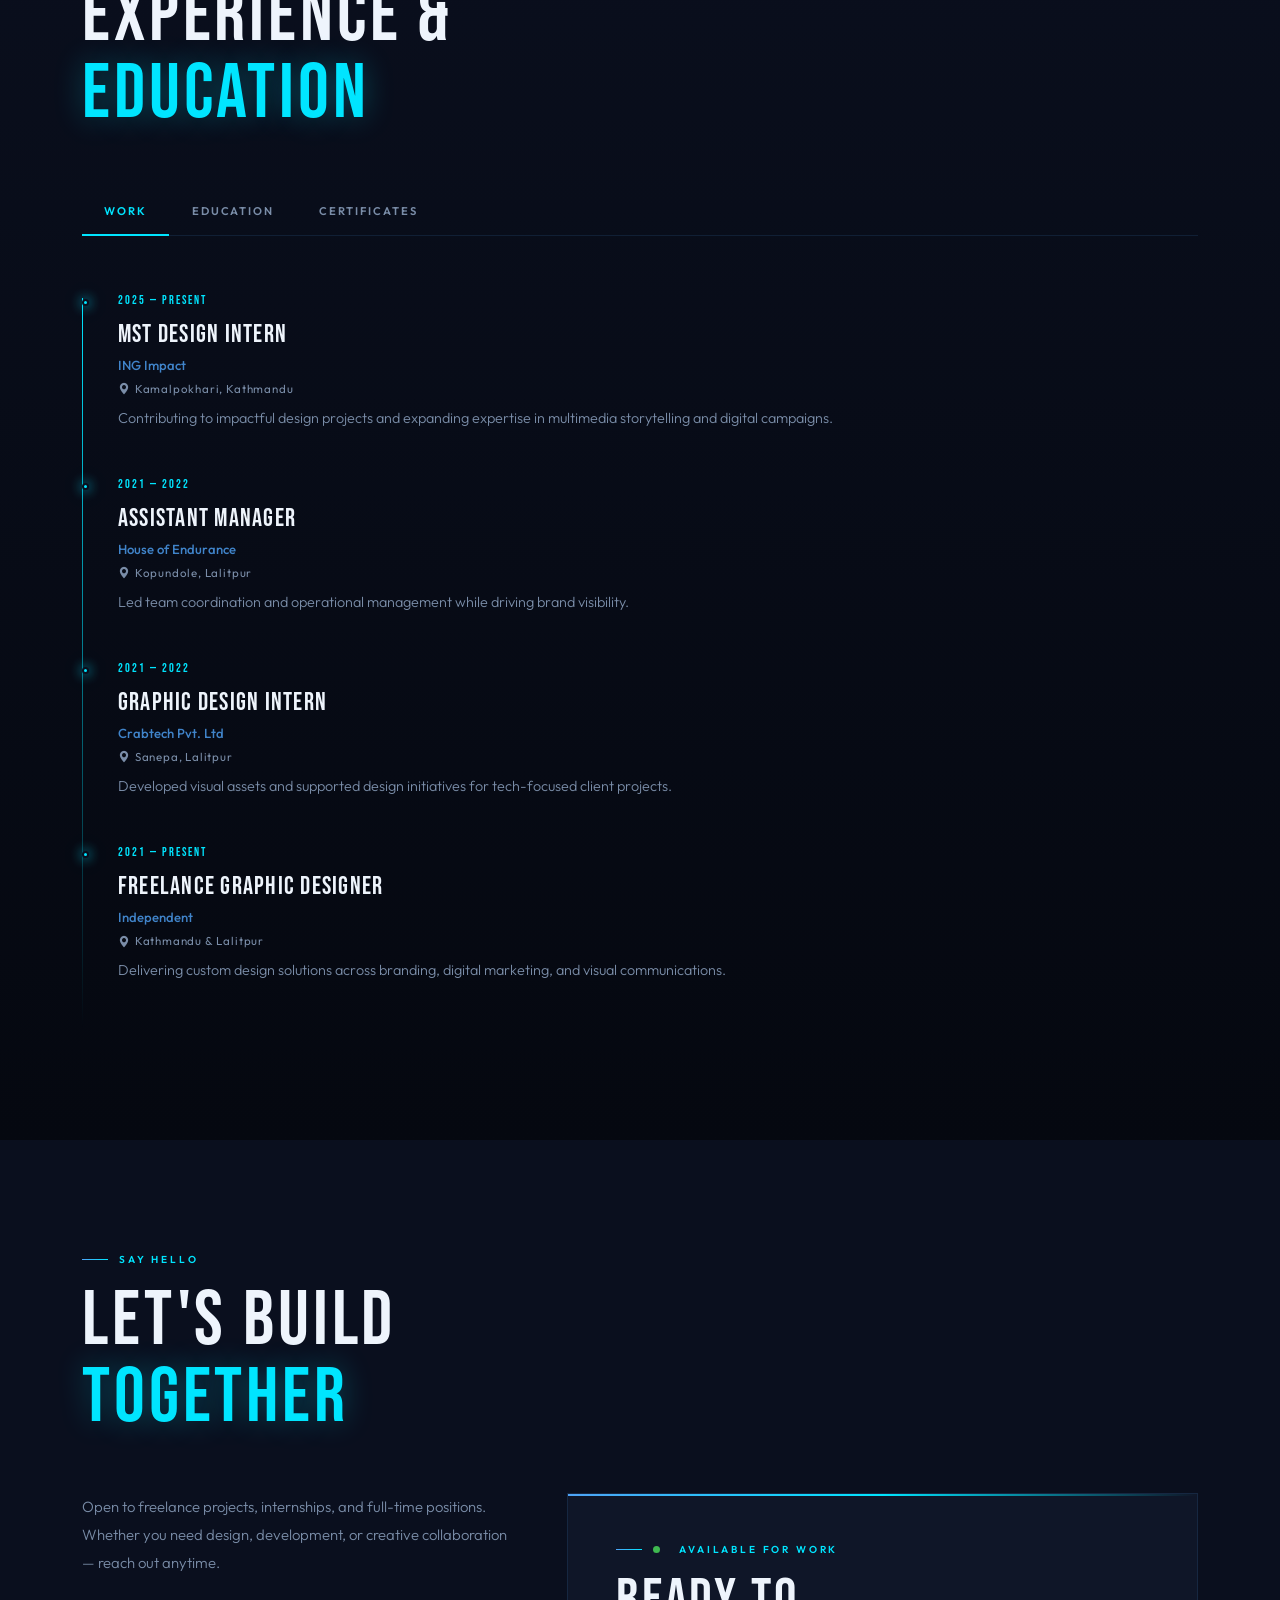
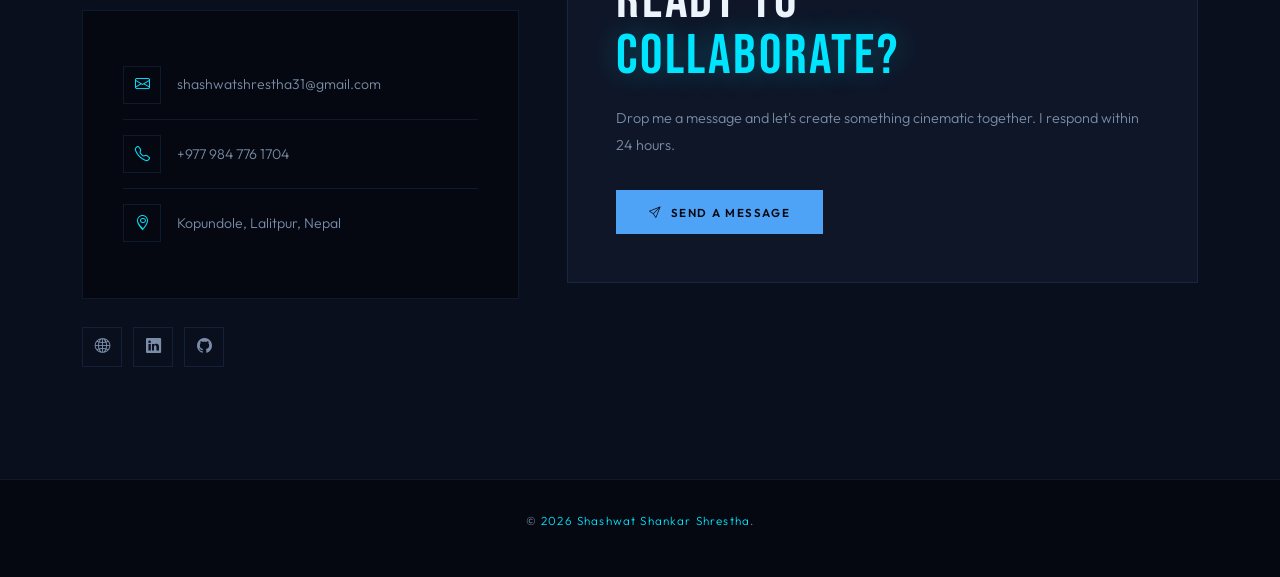
==== commit d9e285c9: "Update index.html" ====
--- a/index.html
+++ b/index.html
@@ -358,7 +358,7 @@
     <div class="row align-items-center gy-5 gx-lg-5">
       <div class="col-lg-5 reveal">
         <div class="port-wrap">
-          <img src="images/me.jpg" alt="Shashwat Shankar Shrestha — Multimedia Designer and Developer from Kathmandu, Nepal" class="port-img" loading="lazy" width="400" height="533"/>
+          <img src="me.jpeg" alt="Shashwat Shankar Shrestha — Multimedia Designer and Developer from Kathmandu, Nepal" class="port-img" loading="lazy" width="400" height="533"/>
           <div class="port-frame" aria-hidden="true"></div>
           <div class="port-badge">Kathmandu · Nepal</div>
         </div>
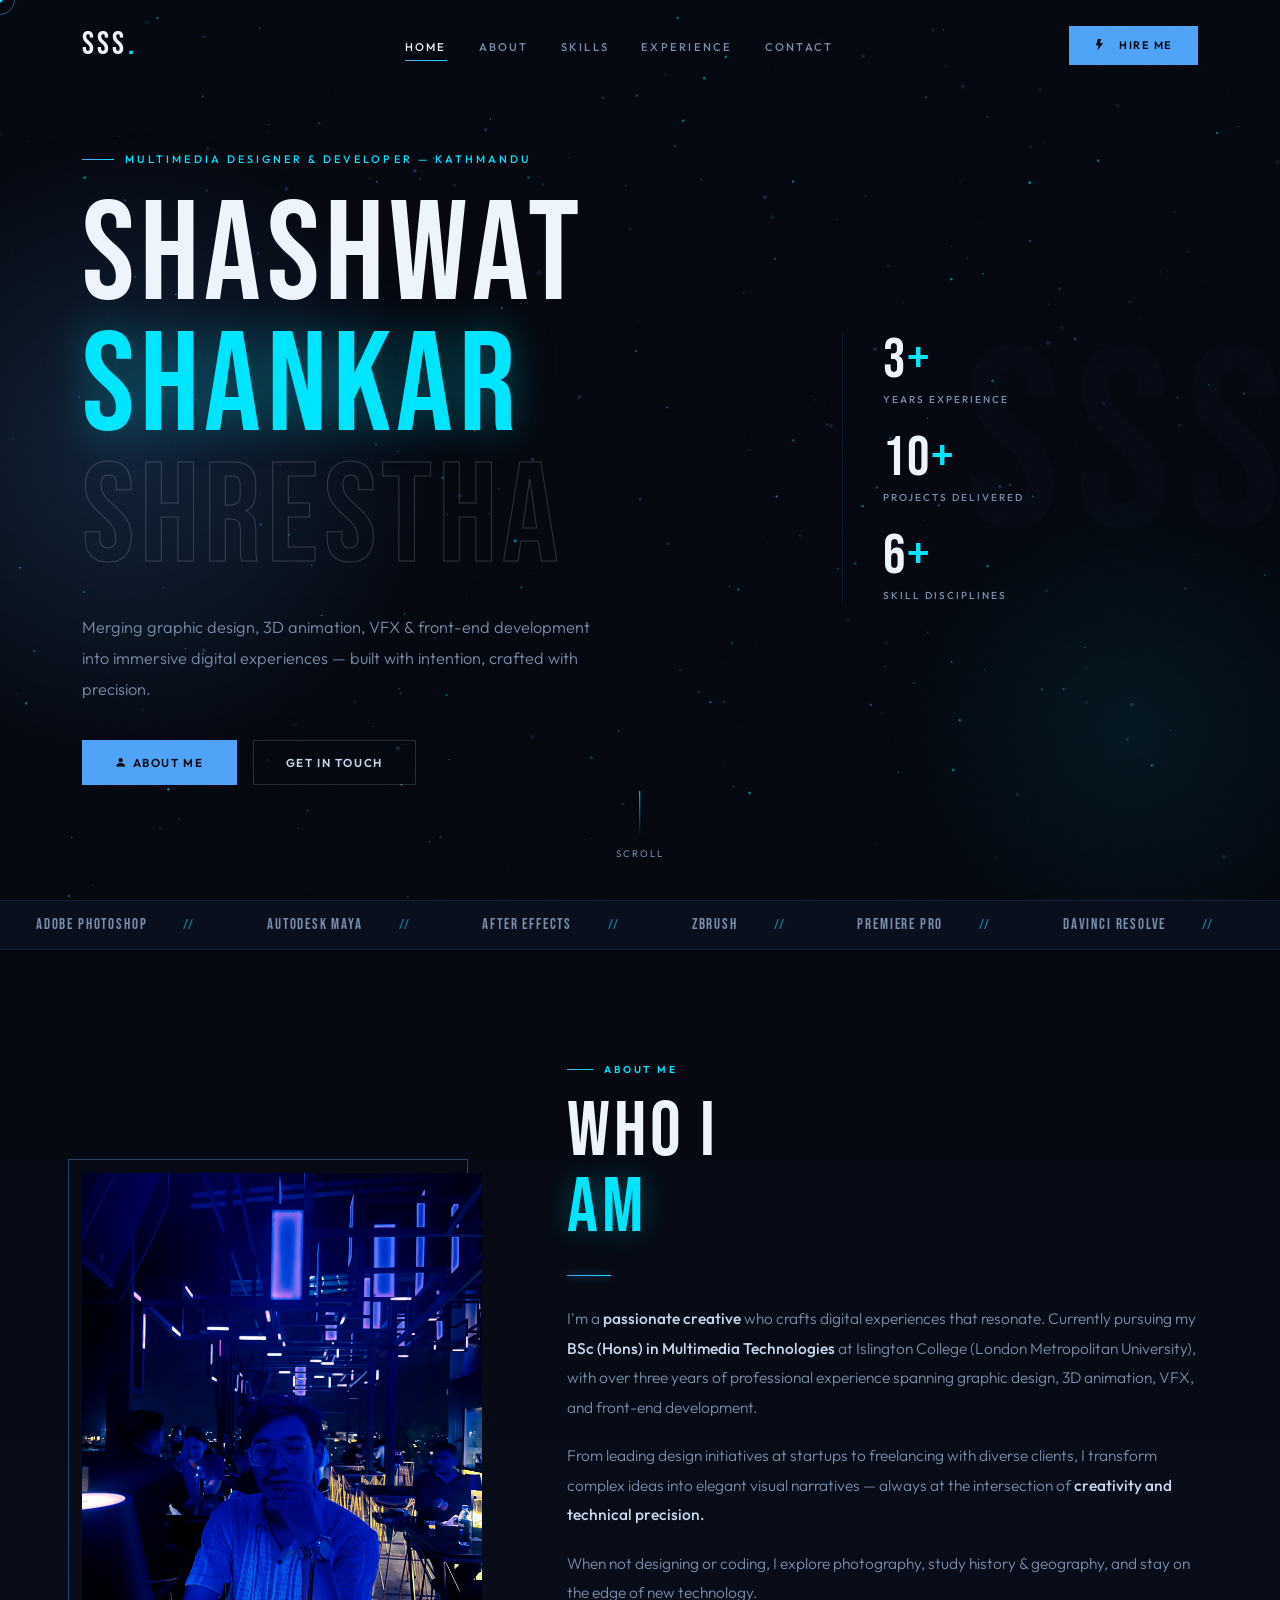
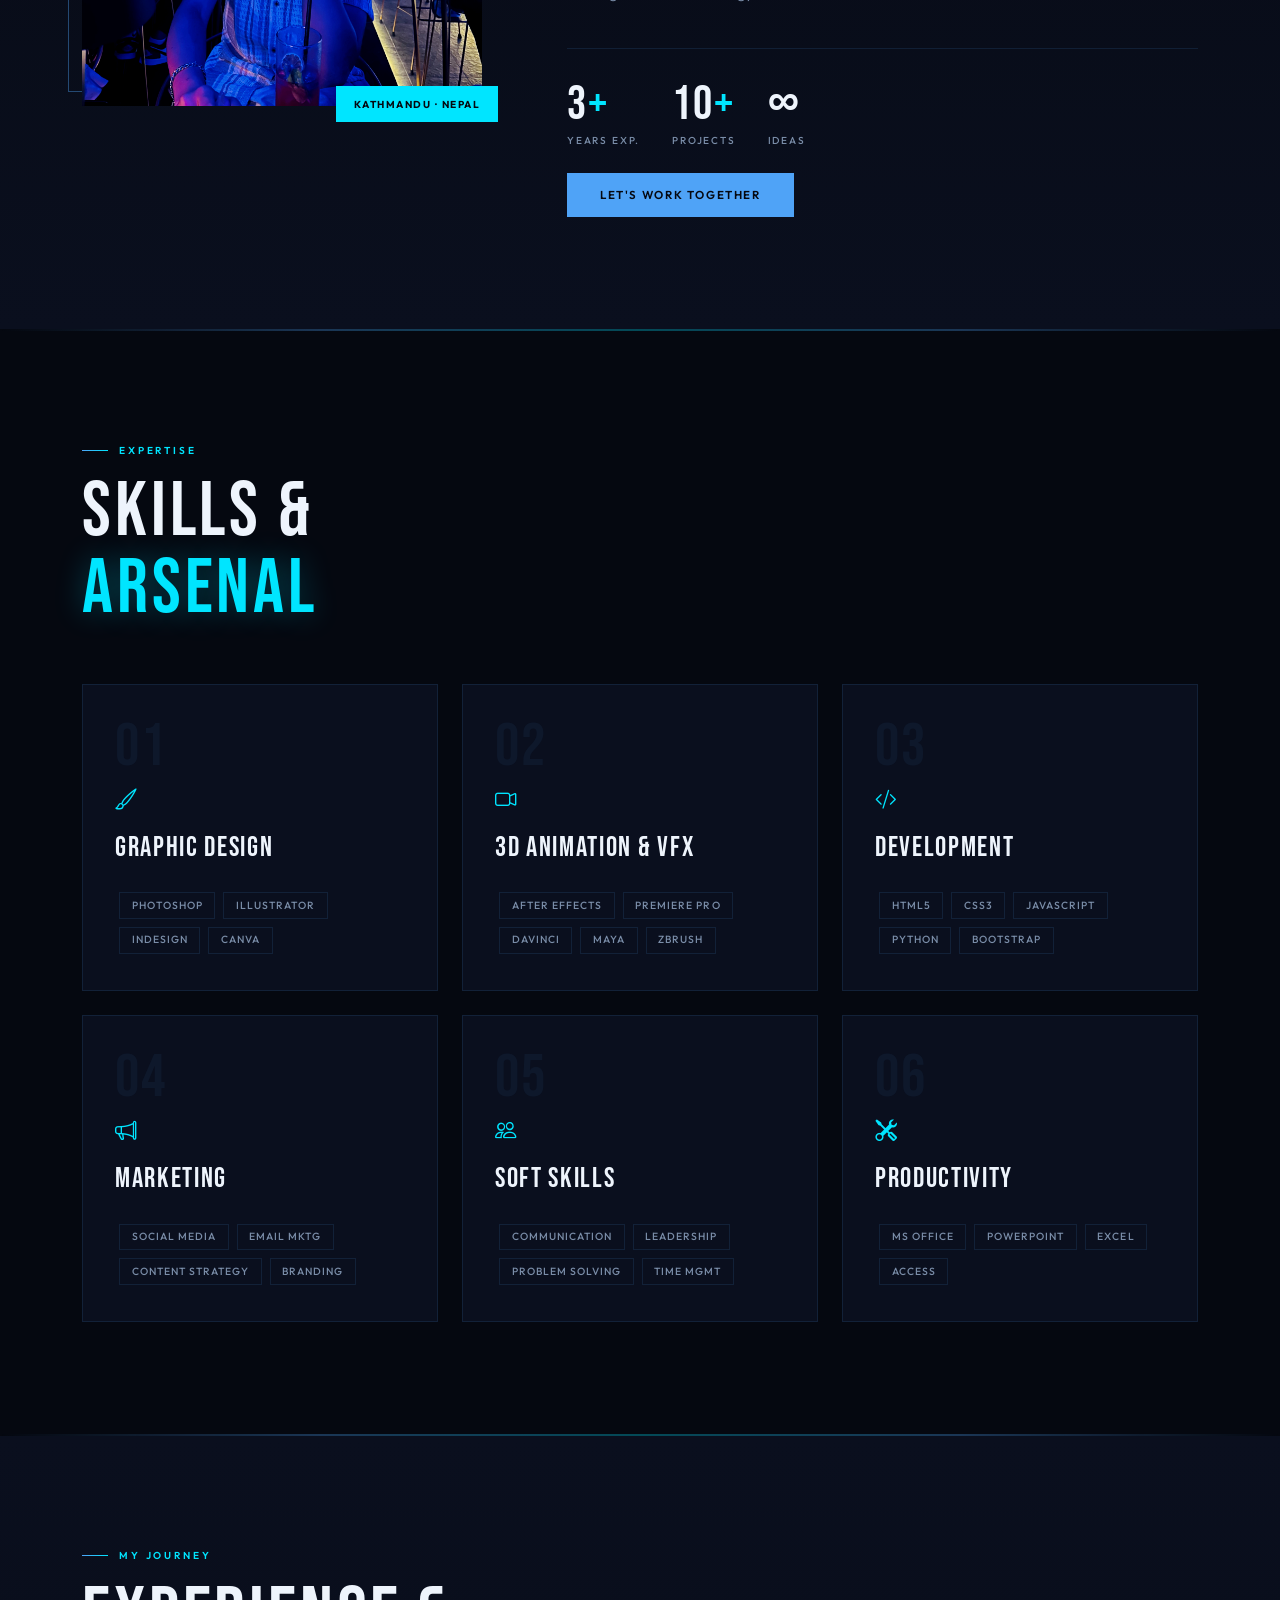
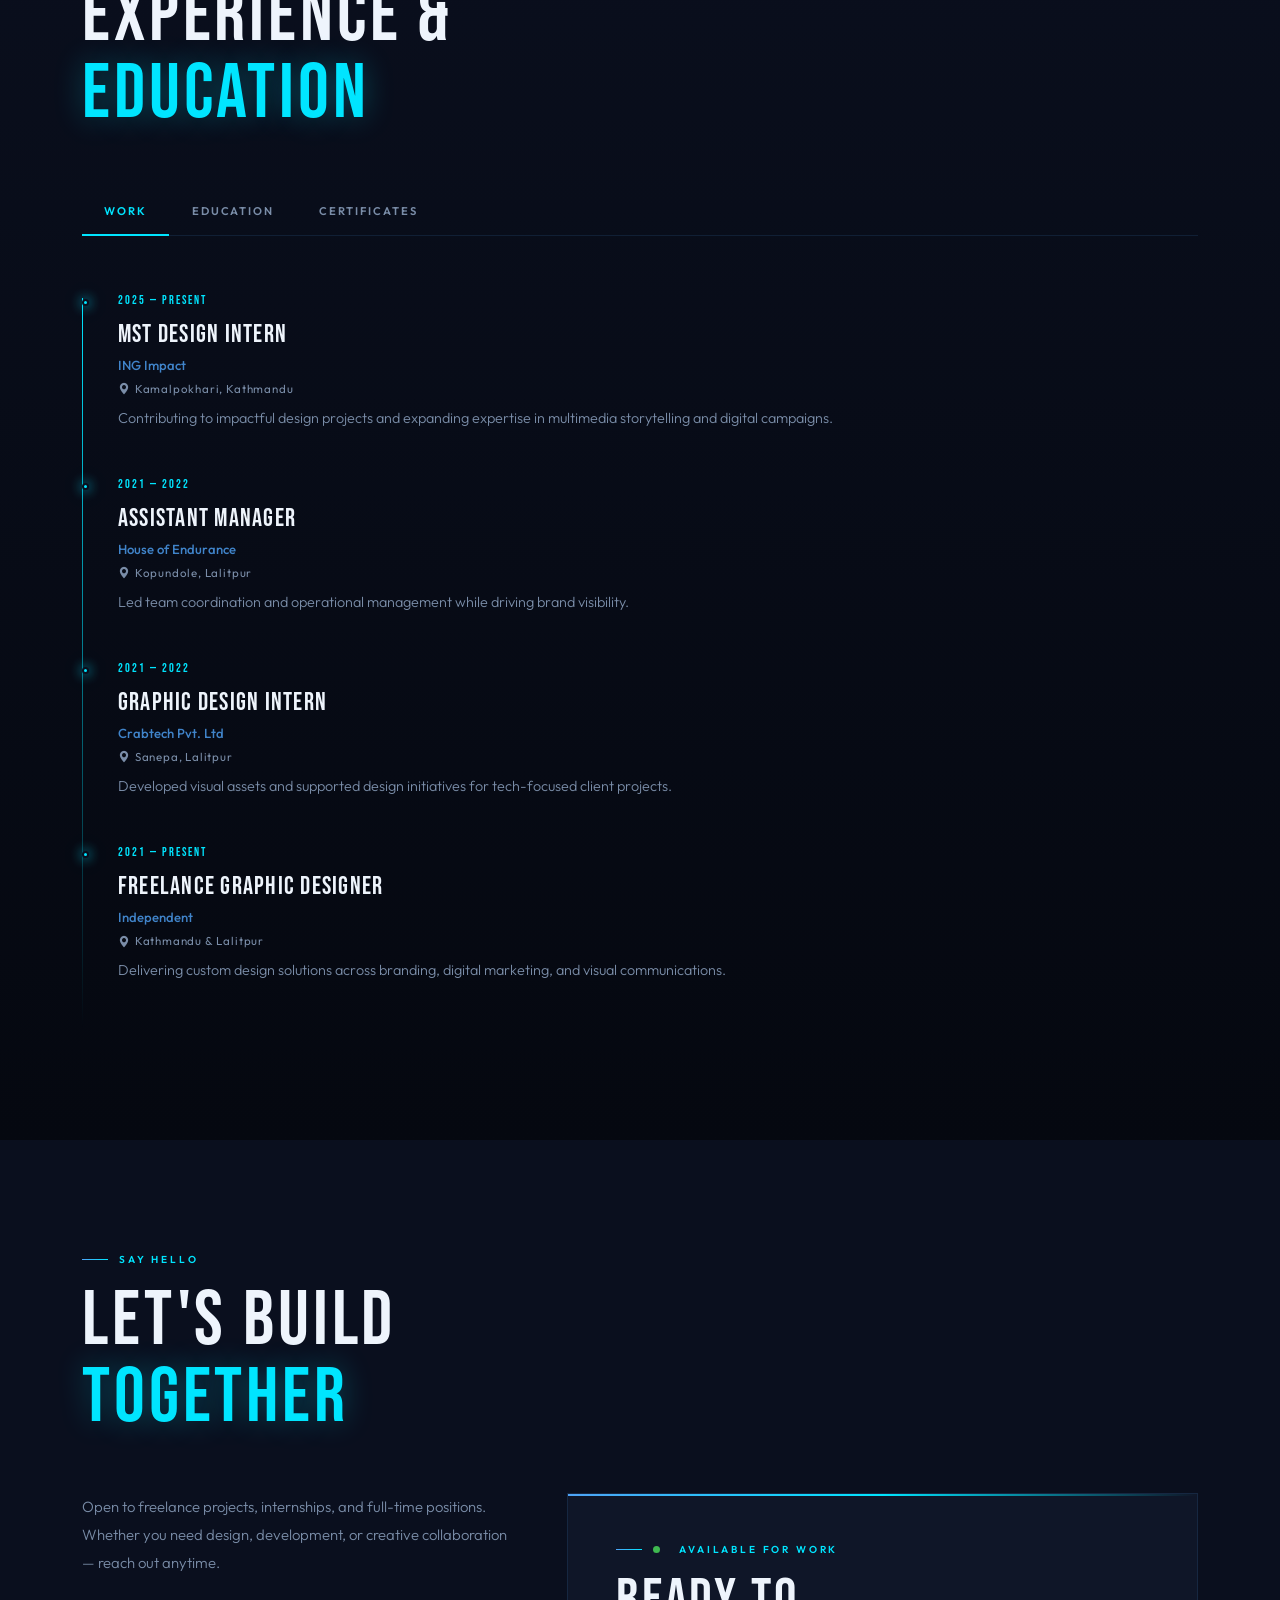
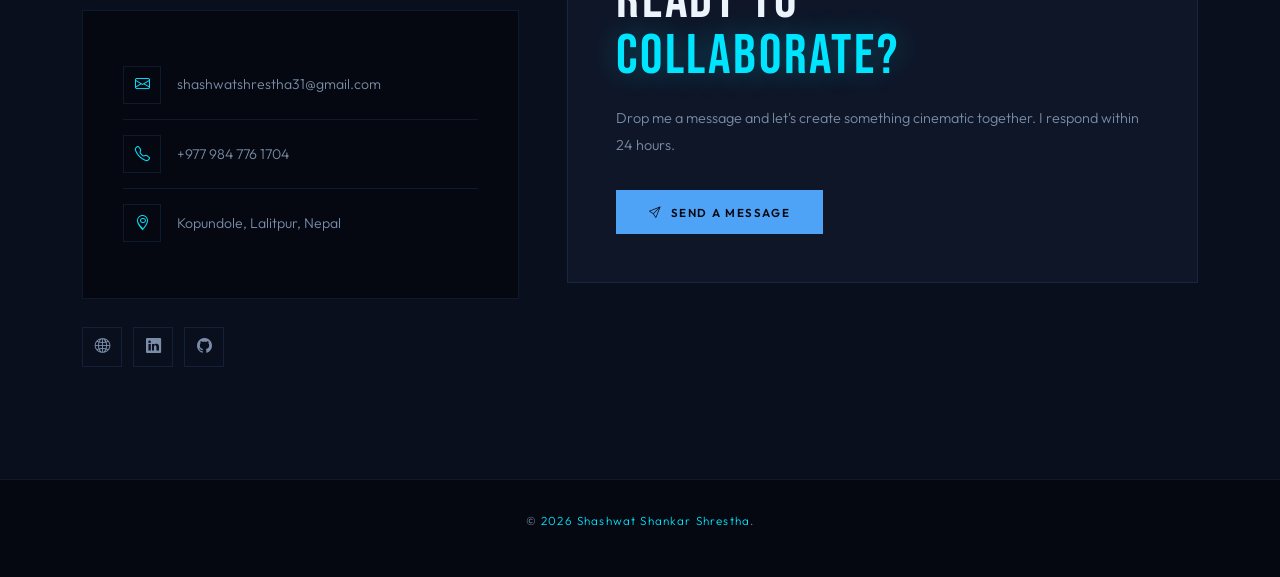
==== commit a694ddb5: "Update index.html" ====
--- a/index.html
+++ b/index.html
@@ -9,7 +9,7 @@
 <meta name="keywords" content="Shashwat Shankar Shrestha,Shashwat, Shashwat Nepal, Shashwat Designer"/>
 <link rel="preconnect" href="https://fonts.googleapis.com"/>
 <link rel="icon" type="favicon.png" href="/favicon.png">
-<link rel="icon" type="favicon.png" sizes="32x32" href="/favicon.png">
+<link rel="icon" type="favicon.png" sizes="48x48" href="/favicon.png">
 <link rel="icon" type="favicon.png" sizes="16x16" href="/favicon.png">
 <link rel="apple-touch-icon" href="/favicon.png">
 <link rel="preconnect" href="https://fonts.gstatic.com" crossorigin/>
@@ -451,7 +451,7 @@
         </div>
         <div class="soc-row">
           <a href="https://shashwatshankarshrestha.com.np" target="_blank" rel="noopener noreferrer" class="soc-btn" aria-label="Website"><i class="bi bi-globe2"></i></a>
-          <a href="https://www.linkedin.com/in/shashwat-shankar-shrestha" target="_blank" rel="noopener noreferrer" class="soc-btn" aria-label="LinkedIn"><i class="bi bi-linkedin"></i></a>
+          <a href="https://www.linkedin.com/in/shashwatshankarshrestha" target="_blank" rel="noopener noreferrer" class="soc-btn" aria-label="LinkedIn"><i class="bi bi-linkedin"></i></a>
           <a href="https://github.com/Phoenix17190" target="_blank" rel="noopener noreferrer" class="soc-btn" aria-label="GitHub"><i class="bi bi-github"></i></a>
         </div>
       </div>
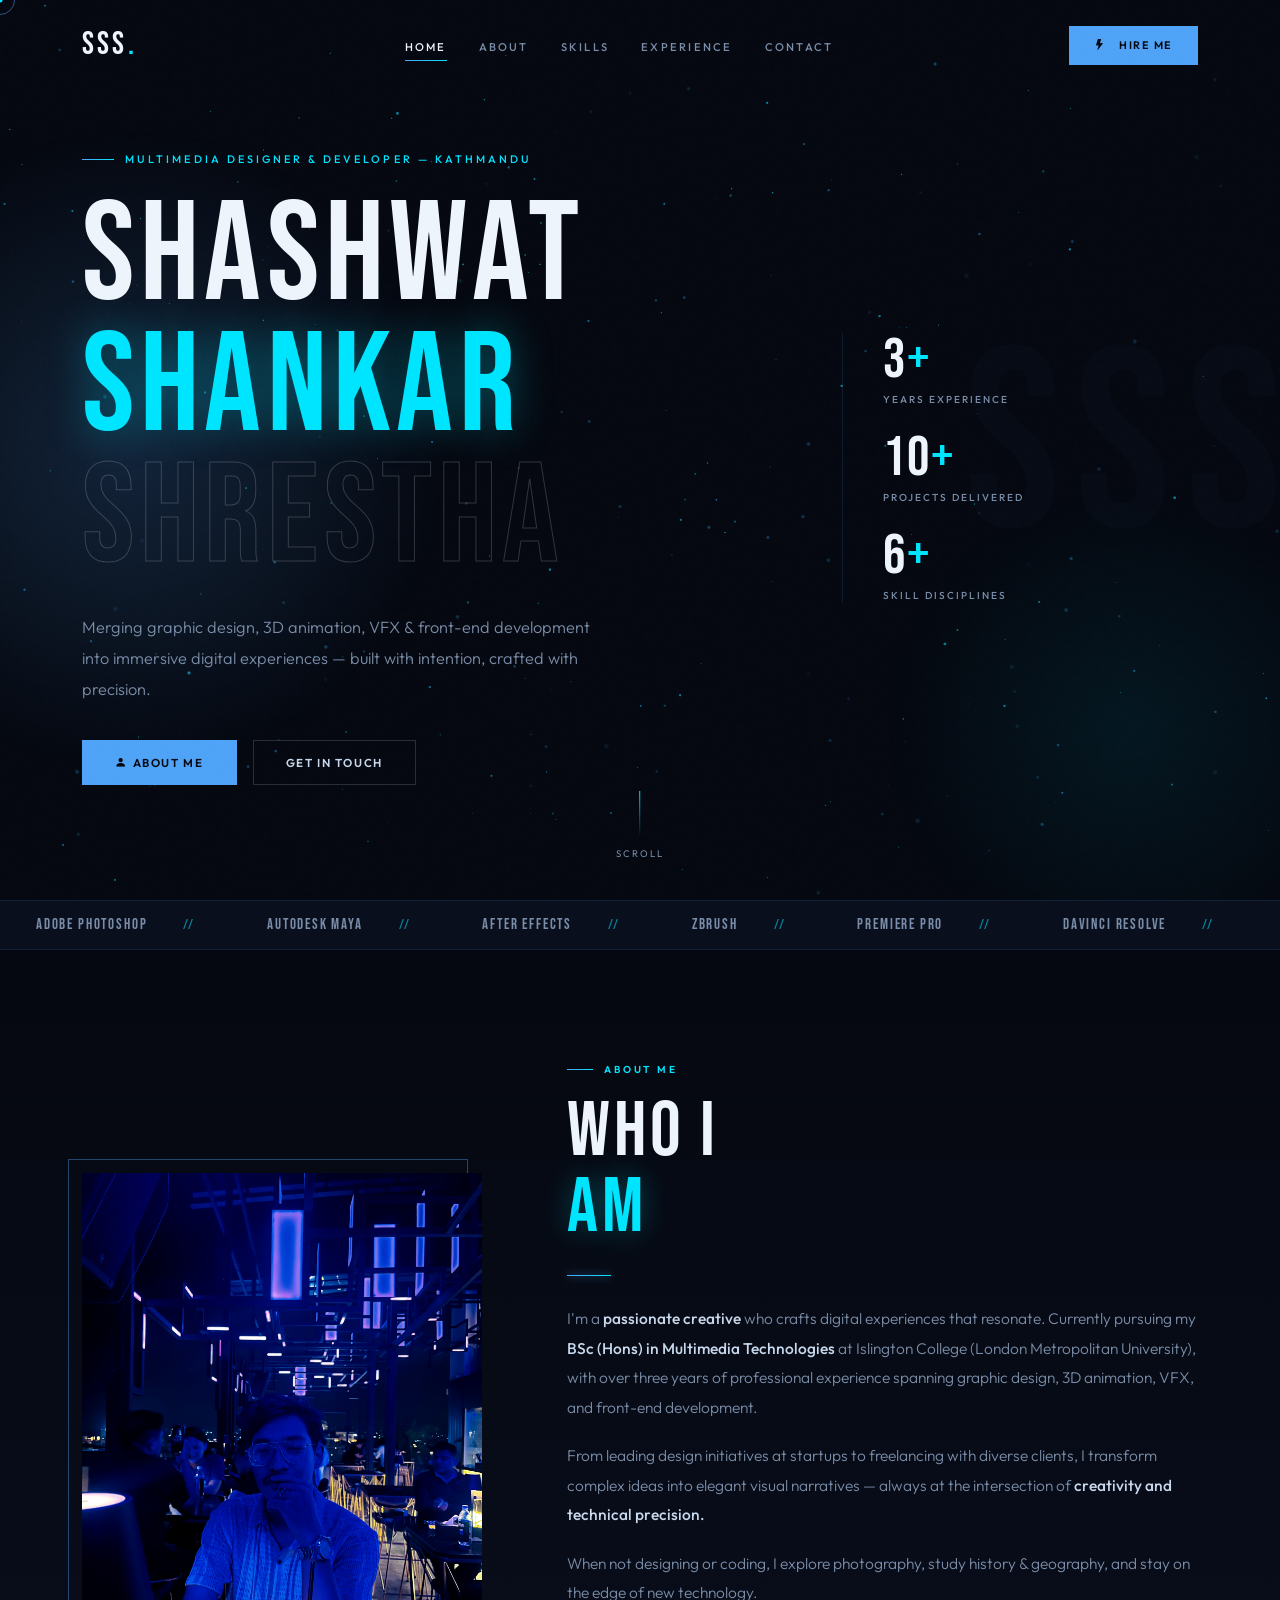
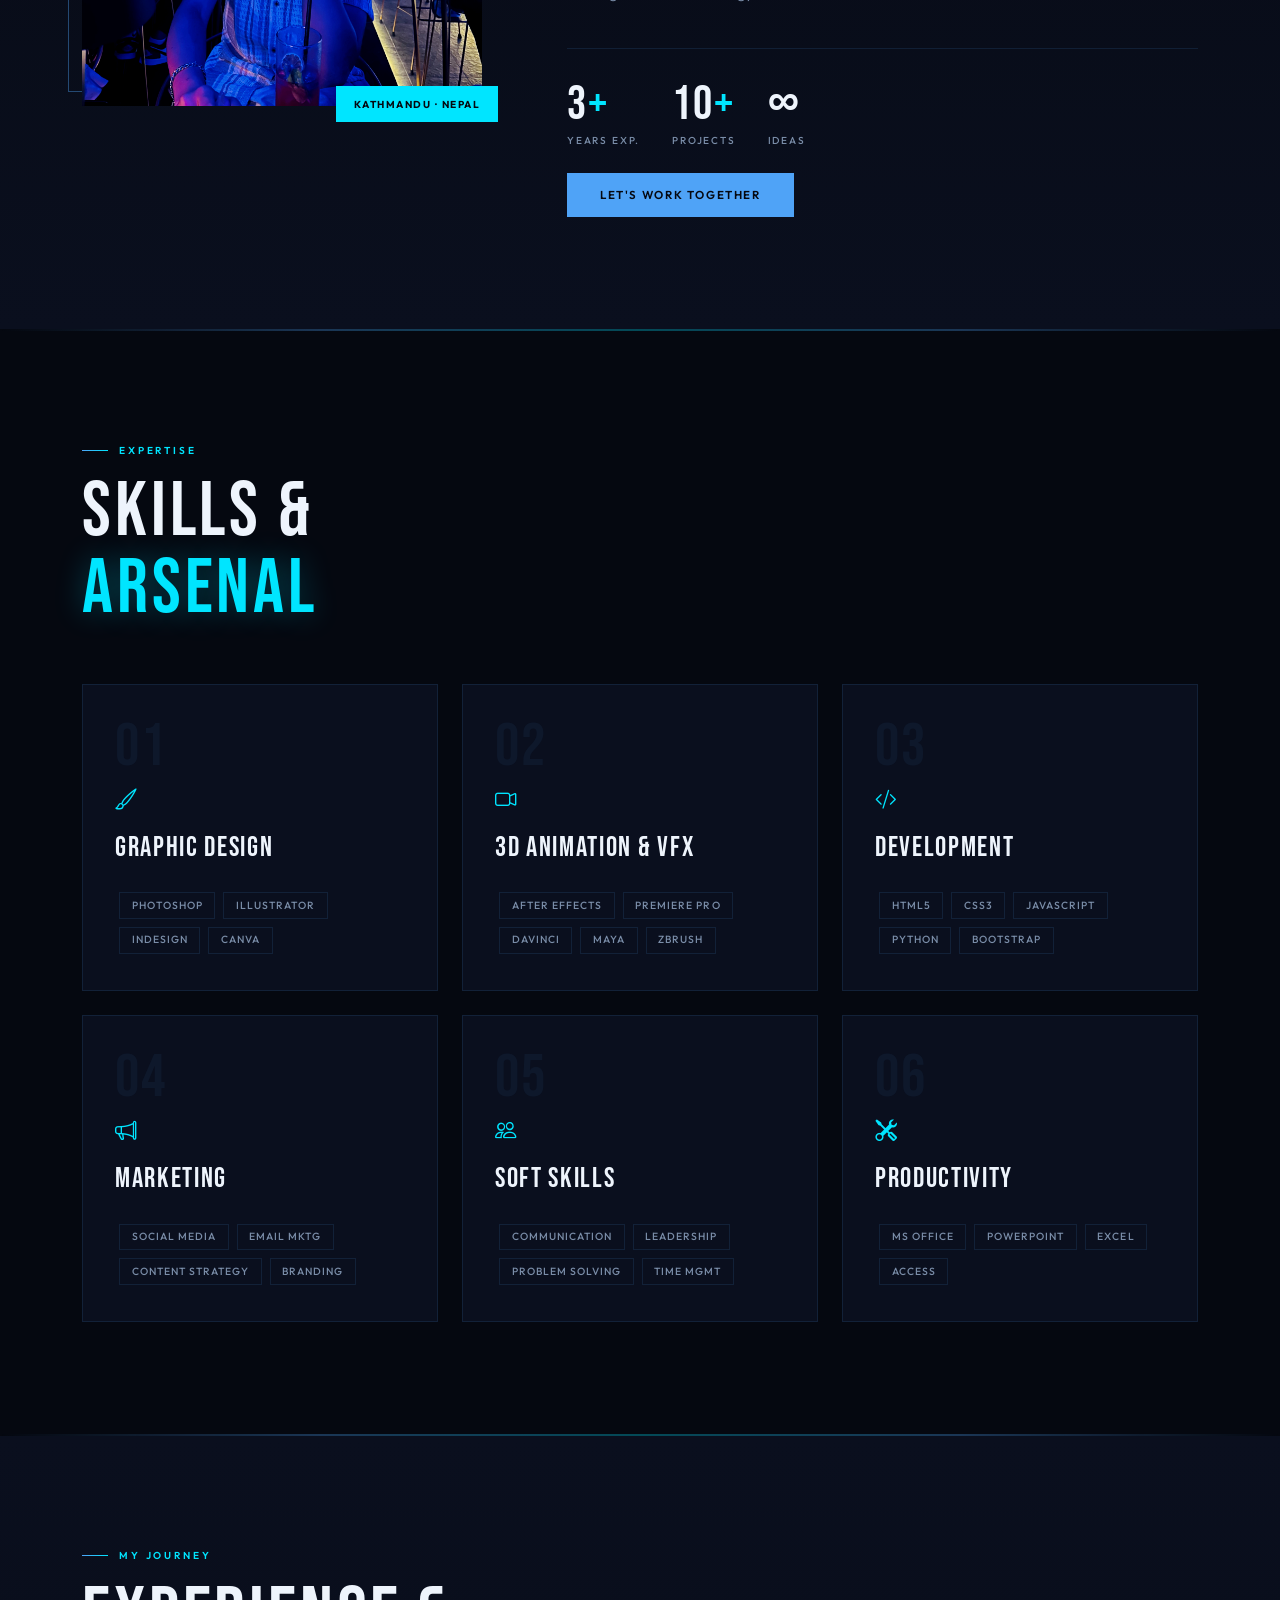
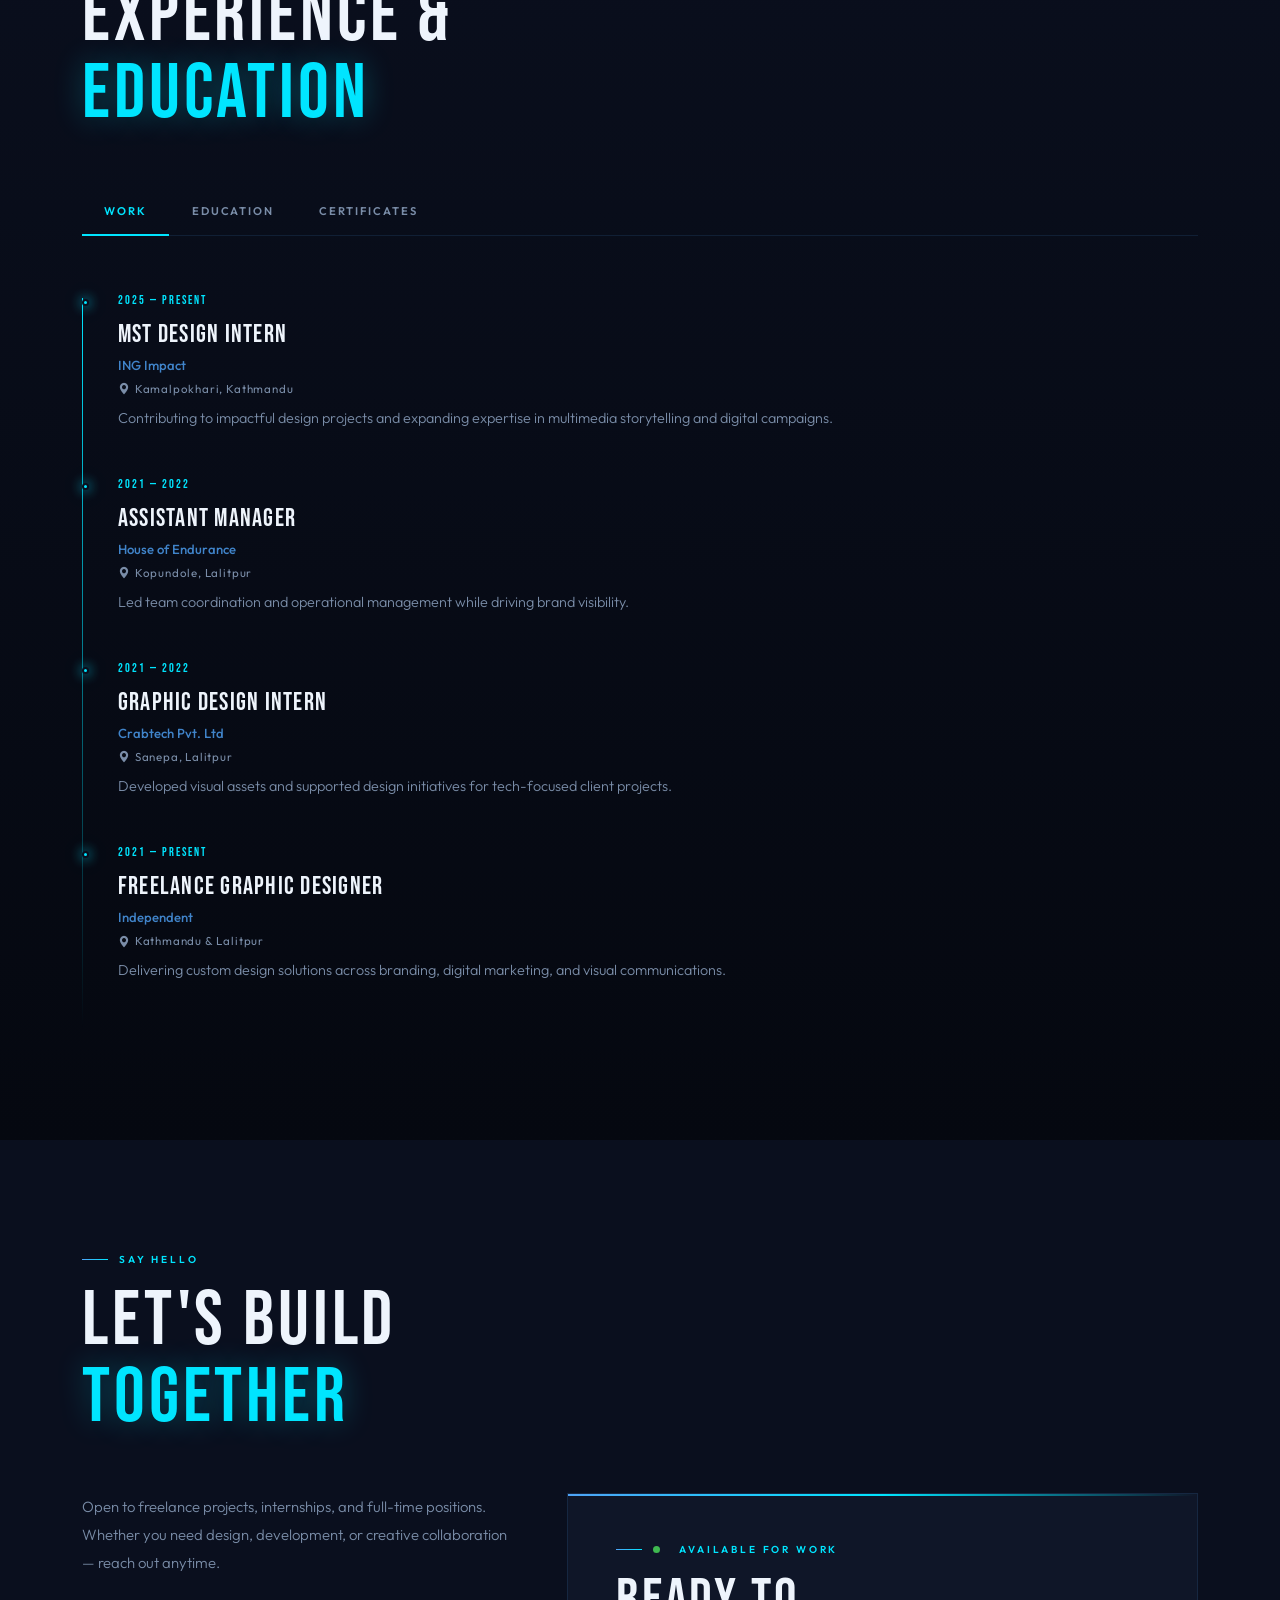
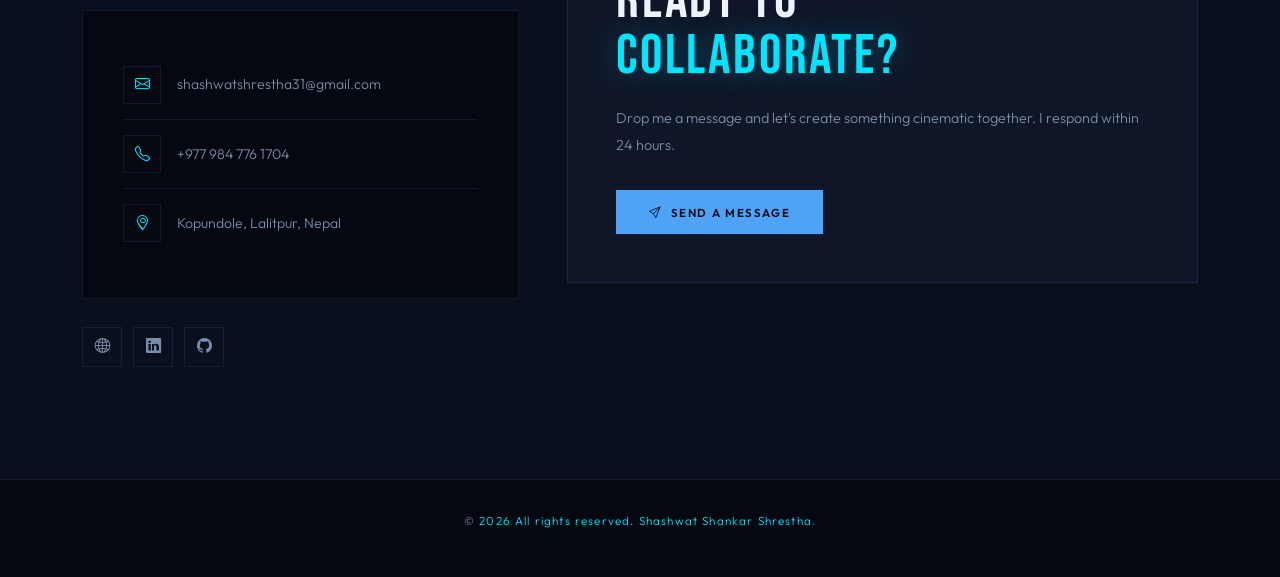
==== commit 7a187aa4: "Update index.html" ====
--- a/index.html
+++ b/index.html
@@ -451,7 +451,7 @@
         </div>
         <div class="soc-row">
           <a href="https://shashwatshankarshrestha.com.np" target="_blank" rel="noopener noreferrer" class="soc-btn" aria-label="Website"><i class="bi bi-globe2"></i></a>
-          <a href="https://www.linkedin.com/in/shashwatshankarshrestha" target="_blank" rel="noopener noreferrer" class="soc-btn" aria-label="LinkedIn"><i class="bi bi-linkedin"></i></a>
+          <a href="https://www.linkedin.com/in/shashwatshankarshrestha/" target="_blank" rel="noopener noreferrer" class="soc-btn" aria-label="LinkedIn"><i class="bi bi-linkedin"></i></a>
           <a href="https://github.com/Phoenix17190" target="_blank" rel="noopener noreferrer" class="soc-btn" aria-label="GitHub"><i class="bi bi-github"></i></a>
         </div>
       </div>
@@ -469,7 +469,7 @@
 
 <footer>
   <div class="container">
-    <p>&copy; <span id="yr"></span> <span>Shashwat Shankar Shrestha</span>.</p>
+    <p>&copy; <span id="yr"></span> <span>All rights reserved. Shashwat Shankar Shrestha</span>.</p>
   </div>
 </footer>
 
